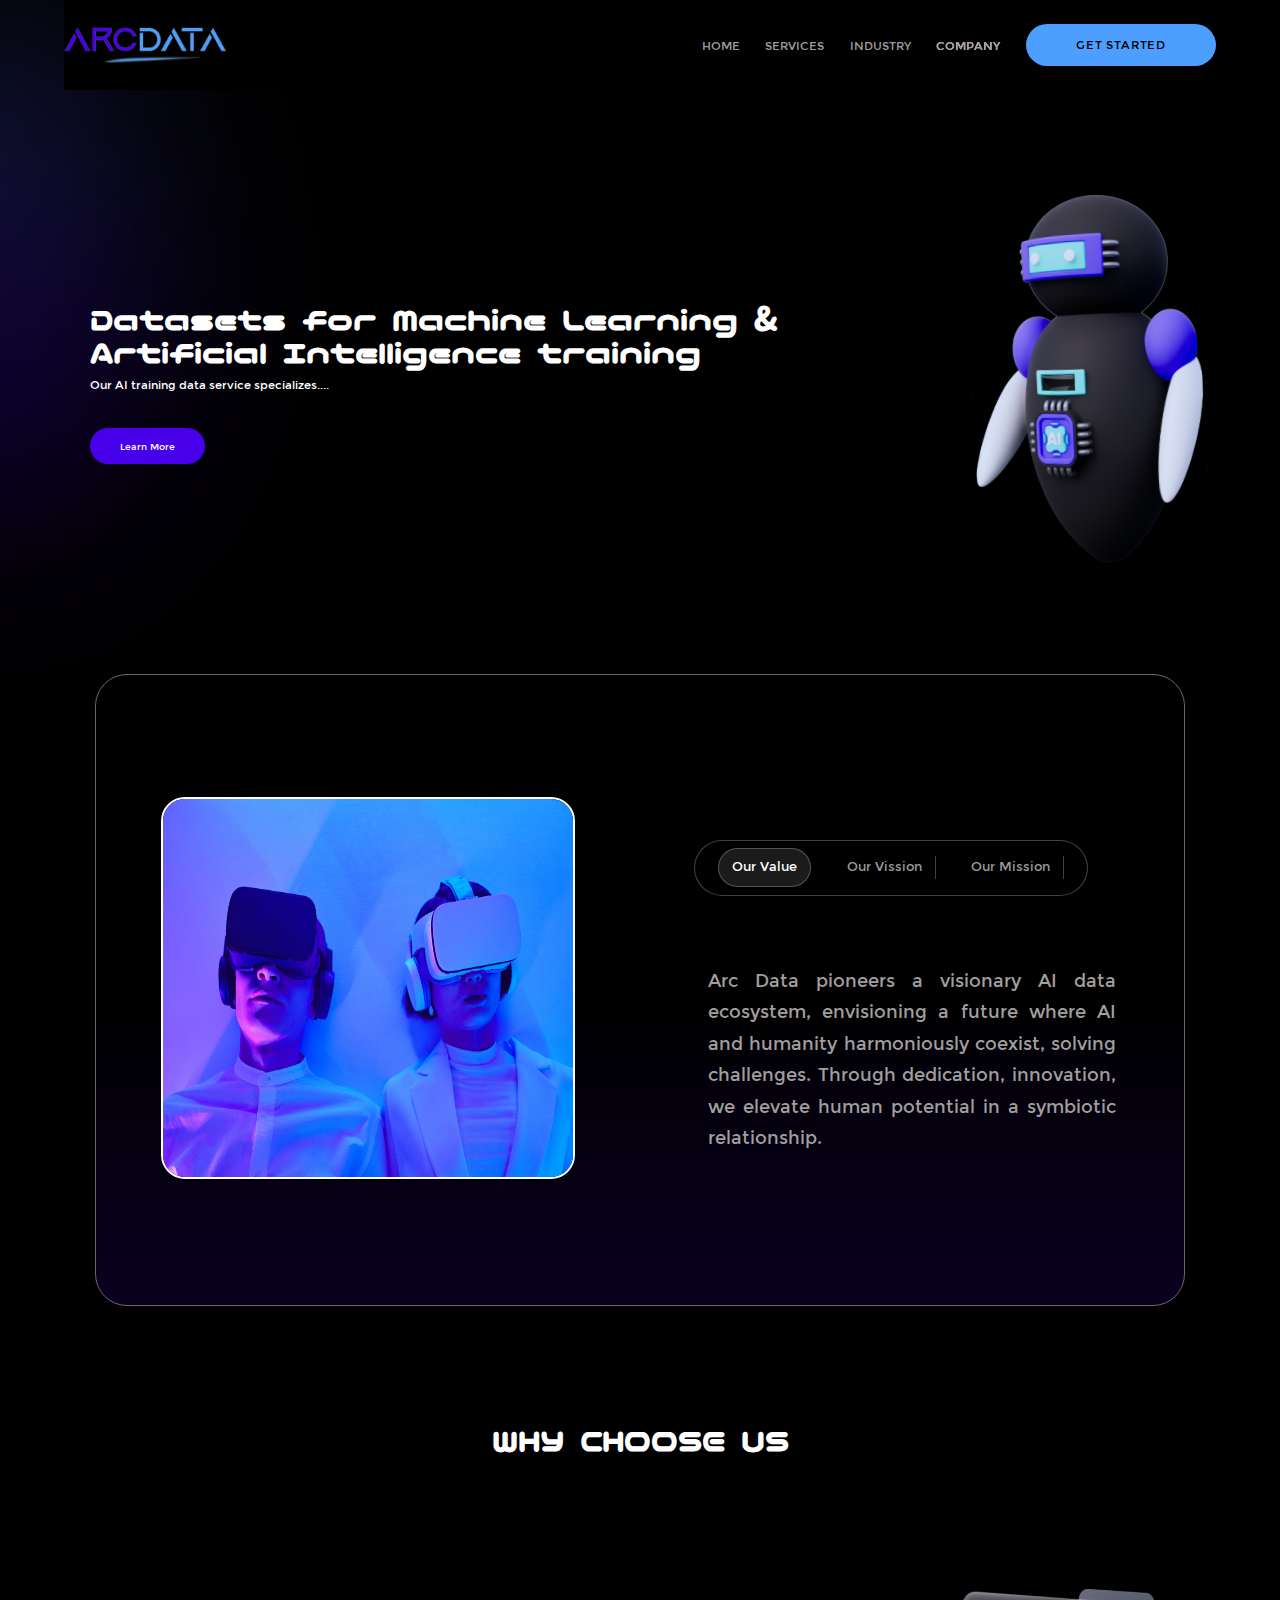
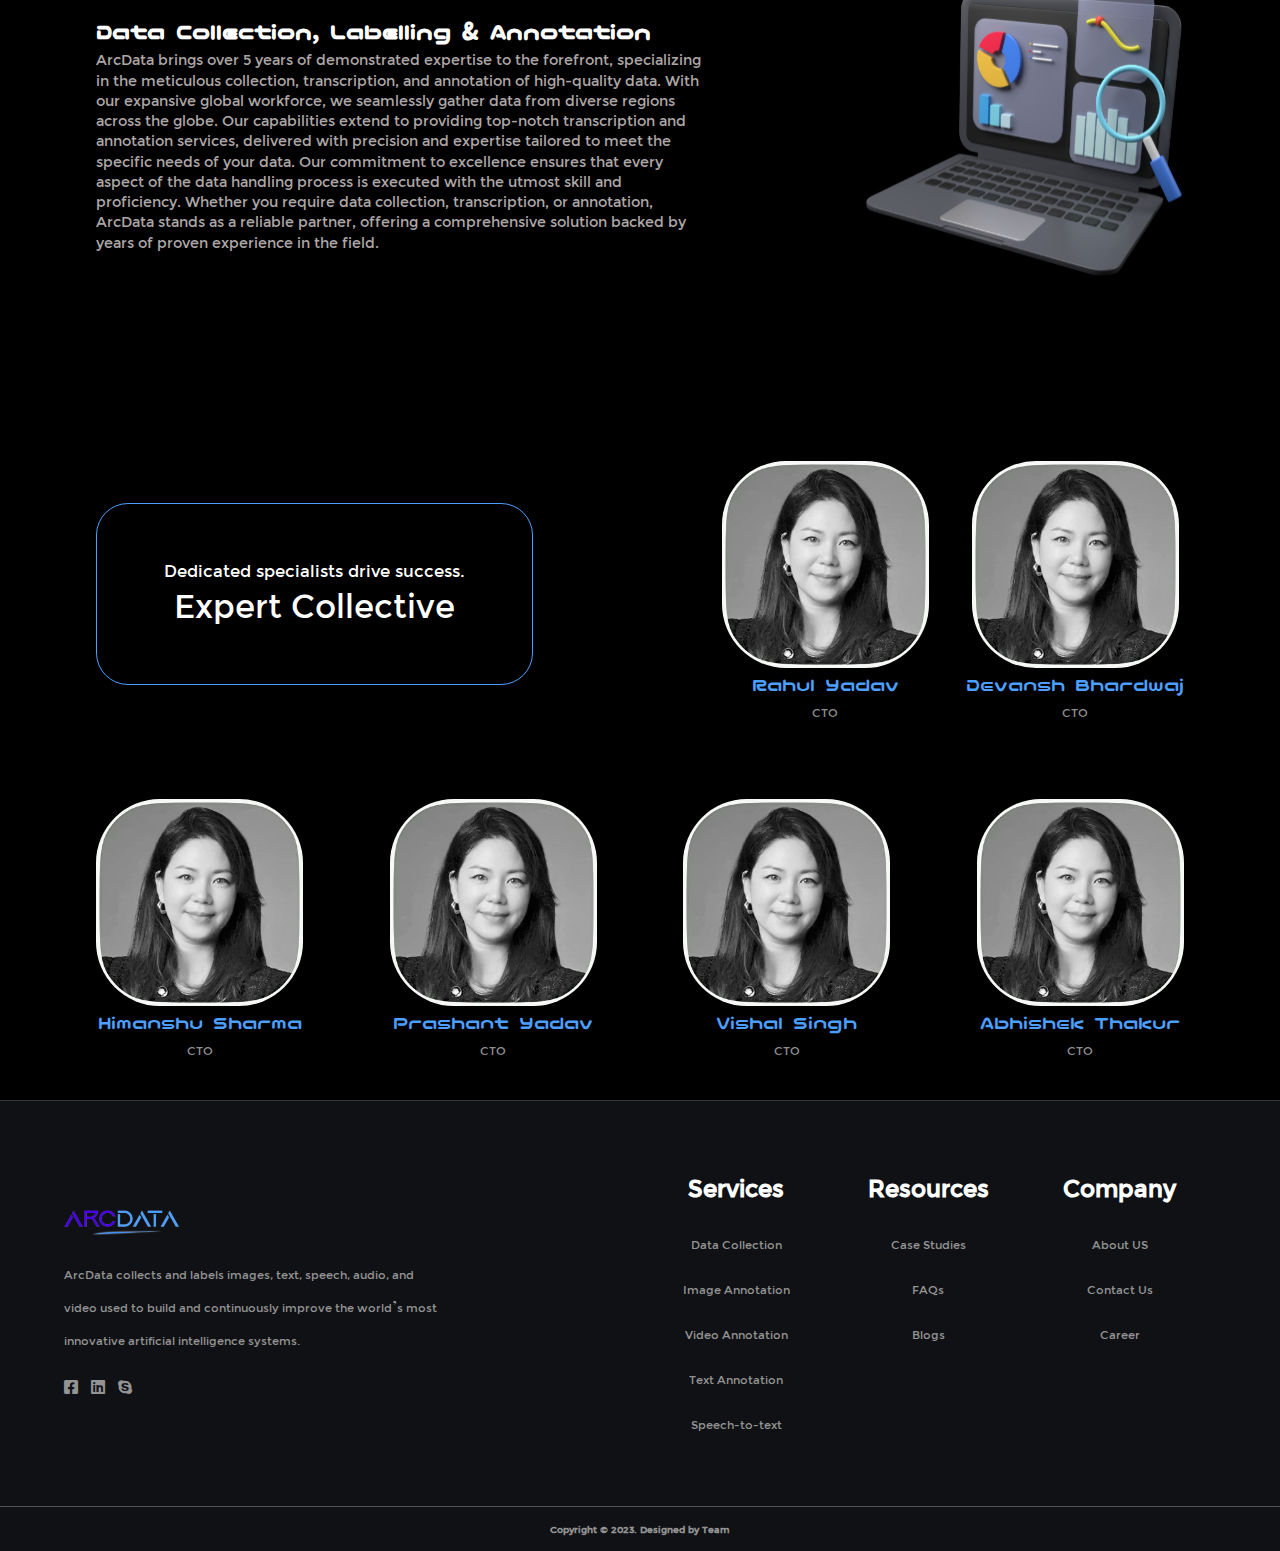
==== company.html @ 922b7103 "finished responsive page" ====
<!DOCTYPE html>
<html lang="en">
<head>
    <meta charset="UTF-8">
    <meta name="viewport" content="width=device-width, initial-scale=1.0">
    <title>ArcData Technology -</title>
    <link rel="icon" type="image/x-icon" href="./assests/favicon.png">
    <script defer src="./company-file.js"></script>
    <!-- responsive styling -->
    <link rel="stylesheet" media="all and (max-device-width: 500px) and (orientation:portrait)" href="./iphone-potrait-company.css" />
    <link rel="stylesheet" media="all and (max-device-width: 500px) and (orientation:landscape)" href="./iphone-landscape-company.css" />
    <link rel="stylesheet" media="all and (max-device-width: 1024px) and (min-device-width: 501px) and (orientation:portrait)" href="./ipad-portrait-company.css" />
    <link rel="stylesheet" media="all and (max-device-width: 1024px) and (min-device-width: 501px) and (orientation:landscape)" href="./ipad-landscape-company.css" />
    <link rel="stylesheet" media="all and (max-device-width: 1024px) and (min-device-width: 501px) and (orientation:landscape)" href="./style2.css">
    <link rel="stylesheet" media="all and (min-device-width: 1025px)" href="./company-style.css">
    <link rel="stylesheet" media="all and (min-device-width: 1025px)" href="./style2.css">

    <link rel="stylesheet" href="https://cdnjs.cloudflare.com/ajax/libs/font-awesome/6.0.0/css/all.min.css">
    <link rel="stylesheet" href="https://cdnjs.cloudflare.com/ajax/libs/font-awesome/4.7.0/css/font-awesome.min.css">
    <link rel="stylesheet" href="https://cdnjs.cloudflare.com/ajax/libs/font-awesome/5.15.3/css/all.min.css">
</head>
<body>
    <div class="loader">
        <img src="./assests/favicon.png" alt="logo">       
    </div>
    <section class="hidden">
        <div class="navbar">
            <div class="navnav">
                <img src="./assests/logo.png" alt="logo">
                <div class="navlinks">
                    <a class="undies" href="./index.html">HOME</a>
                    <a class="undies" href="./services.html">SERVICES</a>
                    <a class="undies" href="./industries.html">INDUSTRY</a>
                    <div class="dropdown"> 
                        <button class="undies">COMPANY</button>
                        <div class="dropdown-content">
                            
                            <div>
                                <div class="droptag1">
                                    <img src="./assests/multiperson.svg" alt="">
                                </div>
                                <div class="droptag2">
                                    <a href="#">About Us</a>
                                </div>
                            </div>
                            <div>
                                <div class="droptag1">
                                    <img src="./assests/telephone.svg" alt="">
                                </div>
                                <div class="droptag2">
                                    <a href="#">Contact Us</a>
                                </div>
                            </div>
                        </div>
                    </div>
                    <a href="#" class="btn4 btn4--svg js-animated-button">
                        <span class="btn4--svg__label">GET STARTED</span>
                        <svg width="190" x="0px" y="0px" viewBox="0 0 60 60" enable-background="new 0 0 60 60" class="btn4--svg__circle">
                            <circle fill="#4C9FFF" cx="30" cy="30" r="28.7" class="js-discover-circle"></circle>
                        </svg>
                        <svg x="0px" y="0px" preserveaspectratio="none" viewBox="2 29.3 56.9 13.4" enable-background="new 2 29.3 56.9 13.4" width="190" class="btn4--svg__border">
                            <g id="Calque_2" class="btn4--svg__border--left js-discover-left-border">
                                <path fill="none" stroke="#53A3FF" stroke-width="0.5" stroke-miterlimit="1" d="M30.4,41.9H9c0,0-6.2-0.3-6.2-5.9S9,30.1,9,30.1h21.4"></path>
                            </g>
                            <g id="Calque_3" class="btn4--svg__border--right js-discover-right-border">
                                <path fill="none" stroke="#53A3FF" stroke-width="0.5" stroke-miterlimit="1" d="M30.4,41.9h21.5c0,0,6.1-0.4,6.1-5.9s-6-5.9-6-5.9H30.4"></path>
                            </g>
                        </svg>
                    </a>
                </div>
                <div class="ham">
                    <button class="hamburger">
                        <div class="bar"></div>
                    </button>
                </div>
            </div>
        </div>  
        <nav class="mobile-nav">
            <a href="./index.html">HOME</a>
            <a href="./services.html">SERVICES</a>
            <a href="./industries.html">INDUSTRY</a>
            <a href="#">ABOUT US</a>
            <a href="#">CONTACT US</a>
        </nav>
        <div class="comp">
            <div class="comp-1">
                <img class="logo" src="./assests/Group.svg" alt="">
                <div class="comp-12">
                    <h1>Datasets for Machine Learning & Artificial Intelligence training</h1>
                    <p>Our AI training data service specializes....</p>
                    <button class="comp-learn">Learn More</button>
                </div>
            </div>
            <div class="comp-2">
                <img class="comp-2-img" src="./assests/robot.svg" alt="">
            </div>
        </div>
        <div class="comp-cont">
            <div class="comp-cont-1">
                <div class="sub-comp">
                    <div class="img">
                        <img class="img-1" src="./assests/vis.jpg" alt="">
                    </div>
                </div>
                <div class="sub1-comp">
                    <div class="sub1-0">
                        <div class="butth">
                            <p onclick="butth(1)" class="butth1 butth-active">Our Value</p>
                            <p onclick="butth(2)" class="butth2" >Our Vission</p>
                            <p onclick="butth(3)" class="butth3 butthright">Our Mission</p>
                        </div>
                    </div>
                    <div class="sub1-2">
                        <div class="sub1-3">
                            <p>Arc Data pioneers a visionary AI data ecosystem, envisioning a future where AI and humanity
                                harmoniously coexist, solving challenges. Through dedication, innovation, we elevate human
                                potential in a symbiotic relationship.
                            </p>
                        </div>
                    </div>
                </div>
            </div>
        </div>
        <div class="why">
            <div class="head-0">
                <h1 h1 class="head-1">WHY CHOOSE US</h1>
            </div>
            <div class="why-me">
                <div class="why-main">
                    <div class="why-1">
                        <h1 class="head-2">Data Collection, Labelling & Annotation</h1>
                        <p class="pa">ArcData brings over 5 years of demonstrated expertise to the forefront, specializing
                            in the meticulous collection, transcription, and annotation of high-quality data. With our
                            expansive global workforce, we seamlessly gather data from diverse regions across the globe. Our
                            capabilities extend to providing top-notch transcription and annotation services, delivered with
                            precision and expertise tailored to meet the specific needs of your data. Our commitment to
                            excellence ensures that every aspect of the data handling process is executed with the utmost
                            skill and proficiency. Whether you require data collection, transcription, or annotation,
                            ArcData stands as a reliable partner, offering a comprehensive solution backed by years of
                            proven experience in the field.
                        </p>
                    </div>
                </div>
                <div class="why-2">
                    <div class="why-img">
                        <img class="why-img-1" src="./assests/lap.svg" alt="">
                    </div>
                </div>
            </div>
        </div>
        <div class="team">
            <div class="team1">
                <div class="team1-1">
                    <div class="team1-1-1">
                        <div class="teamp">
                            <p>Dedicated specialists drive success.</p>
                            <h1>Expert Collective</h1>
                        </div>
                    </div>
                </div>
                <div class="m-main">
                    <div class="mmainxs">
                    <div class="m1"><img src="./assests/a1.jpg" alt="">
                        <h1>Rahul Yadav</h1>
                        <p>CTO</p>
                    </div>
                    <div class="m1"><img src="./assests/a1.jpg" alt="">
                        <h1>Devansh Bhardwaj</h1>
                        <p>CTO</p>
                    </div>
                    </div>
                </div>
            </div>
            <div class="team2">
                <div class="m-main-1">
                    <div class="m2"><img src="./assests/a1.jpg" alt="">
                        <h1>Himanshu Sharma</h1>
                        <p>CTO</p>
                    </div>
                    <div class="m2"><img src="./assests/a1.jpg" alt="">
                        <h1>Prashant Yadav</h1>
                        <p>CTO</p>
                    </div>
                    <div class="m2"><img src="./assests/a1.jpg" alt="">
                        <h1>Vishal Singh</h1>
                        <p>CTO</p>
                    </div>
                    <div class="m2"><img src="./assests/a1.jpg" alt="">
                        <h1>Abhishek Thakur</h1>
                        <p>CTO</p>
                    </div>
                    
                </div>
            </div>
        </div>

        <div class="footer">
            <div class="fcont">
                <div class="ftop">
                    <div class="ftop1">
                        <img src="./assests/logo.png" alt="logo"><img>
                        <p>ArcData collects and labels images, text, speech, audio, and video used to build and continuously improve the world’s most innovative artificial intelligence systems.</p>
                        <div class="iconcont">
                            <a href="#" class="social-button social-button--facebook" aria-label="Facebook">
                                <i class="fab fa-facebook-square"></i>
                            </a>
                            <a href="#" class="social-button social-button--linkedin" aria-label="LinkedIn">
                                <i class="fa-brands fa-linkedin"></i>
                            </a>
                            <a href="#" class="social-button social-button--skype" aria-label="Skype">
                                <i class="fab fa-skype"></i>
                            </a>
                        </div>
                    </div>
                    <div class="ftop2">
                        <div>
                            <h1>Services</h1>
                            <a href="#">Data Collection</a>
                            <a href="#">Image Annotation</a>
                            <a href="#">Video Annotation</a>
                            <a href="#">Text Annotation</a>
                            <a href="#">Speech-to-text</a>
                            
                        </div>
                        <div>
                            <h1>Resources</h1>
                            <a href="#">Case Studies</a>
                            <a href="#">FAQs</a>
                            <a href="#">Blogs</a>
                        </div>
                        <div>
                            <h1>Company</h1>
                            <a href="#">About US</a>
                            <a href="#">Contact Us</a>
                            <a href="#">Career</a>
                        </div>
                    </div>
                </div>
            </div>
            <div class="fbot">
                <h5>Copyright © 2023. Designed by Team</h5>
            </div>
        </div>
    </section>
</body>
</html>
---- iphone-potrait-company.css ----
@font-face {
    font-family: nico;
    font-style: normal;
    font-weight: 100;
    src: url("./assests/Nico/NicoMoji-Regular.ttf");
}
@font-face {
    font-family: nats;
    font-style: normal;
    font-weight: normal;
    src: url("./assests/nats/NATS-Regular.ttf");
}

::-webkit-scrollbar {
    width: 0.5vw;
}  
::-webkit-scrollbar-track {
    background: #000000; 
}
::-webkit-scrollbar-thumb {
    border-radius: 0.5vw;
    background: darkgrey;
}


*{
    margin: 0;
    padding: 0;
}

body{
    background-color: black;
    width: 100%;
}

.hidden{
    display: none !important;
}
.loader{
    height: 100vh;
    width: 100%;
    /* background-color: pink; */
    margin: 0;
    padding: 0;
    border: none;
    display: flex;
    justify-content: center;
    align-items: center;
    /* display: none; */
}
.loader > img{
    max-width: 5vh;
    max-width: 5vw;
    animation: rotate 2s infinite linear;
    transform-style: preserve-3d;
}
@keyframes rotate {
    0% { transform: translateZ(-50px) rotateY(0deg);}
    100% { transform: translateZ(-50px) rotateY(360deg);}
}



body{
    padding: 0;
    margin: 0;
    background-color: #000000;
}
.navbar{
    width: 100%;
    height: 10vh;
    display: flex;
    justify-content: center;
    align-items: center;
}
.navnav{
    display: flex;
    justify-content: space-between;
    align-items: center;
    width: 90%;
    height: 10vh;
    overflow: hidden;
}
.navnav img{
    height: 3vh;
}
.navlinks{
    height: 100%;
    display: flex;
    justify-content: center;
    align-items: center;
    display: none;
}

.navlinks a {
    float: left;
    color: #9D9D9D;
    text-align: center;
    margin-left: 2vw;
    text-decoration: none;
    font-family: nats;
    cursor: pointer;
    font-size: 1rem;
}
.dropdown button{
    color: #9D9D9D;
    text-align: center;
    margin-left: 2vw;
    text-decoration: none;
    font-family: nats;
    cursor: pointer;
    border: none;
    font-size: 1rem;
    font-weight: 100;
}
.undies{
    position: relative;
    background-image: linear-gradient(#FFFFFF,#FFFFFF) !important;
    background-size: 0% 100%;
    background-repeat: no-repeat;
    background-clip: text;
    background-position: right;
    /* color: hsl(0 0% 100% / 0.2) !important; */
    transition: background-size 0.3s ease-in-out;
}
.undies:hover{
    color: #FFFFFF;
    background-position: left;
    background-size: 100% 100%;
}
.dropdown {
    position: relative;
    display: inline-block !important;
}
.dropdown-content {
    display: none !important;
    position: absolute !important;
    min-width: 10vw;
    max-width: 10vw;
    width: 10vw;
    margin-left: -1vw;
    z-index: 1;
    border-radius: 20px;
    background-color: #0E0E0E;
    color: rgb(16, 16, 16);
    font-family: Cambria, Cochin, Georgia, Times, 'Times New Roman', serif;
    border: 0.05px solid rgba(136, 136, 136,0.3);
}
.dropdown-content a {
    color: rgb(112, 111, 111);
    padding: 12px 16px;
    text-decoration: none;
    display: block;
    transition: color,font-size 0.2s linear;
    margin-left: 0vw;
    font-size: 0.8rem !important;
}
.dropdown-content a:hover{
    color:#4C9FFF;
    font-size: 1rem !important;
  }
.dropdown:hover .dropdown-content {
    display: flex !important;
    flex-direction: column;
}

.ham{
    height: 100%;
    display: flex;
    justify-content: center;
    align-items: center;
    flex-direction: column;
    width:25px;
}
.hamburger{
    display: block;
    width: 25px;
    height: 35px;
    cursor: pointer;

    background: none;
    appearance: none;
    outline: none;
    border: none;
}
.hamburger .bar, .hamburger:after, .hamburger:before {
	content: '';
	display: block;
	width: 100%;
	height: 2.5px;
	background-color: #FFF;
	margin: 6px 0px;
    border-radius: 5px;
	transition: 0.4s;
}
.hamburger.is-active:before {
	transform: rotate(-45deg) translate(-4px, 3px);
}
.hamburger.is-active:after {
	transform: rotate(45deg) translate(-9px, -8px);
}
.hamburger.is-active .bar {
	opacity: 0;
}


.mobile-nav {
    z-index: 100000;
	position: fixed;
	top: 10vh;
	left: 100%;
	width: 100%;
	min-height: 100vh;
	display: block;
	background-color: #12002F;
	padding-top: 10vh;
	transition: 0.4s;
}
.mobile-nav.is-active {
	left: 0;
}
.mobile-nav a {
	display: block;
	width: 100%;
	max-width: 200px;
	margin: 0 auto 16px;
	text-align: center;
	padding: 12px 16px;
	background-color: #1f103F;
    font-family: nats;
	color: #FFF;
	text-decoration: none;
}

.mobile-nav a:hover {
	background-color: #24104f;
}
.comh1{
    width: 100%;
    color: white;
    font-family: nico;
    height: 5vh;
    text-align: center;
    display: flex;
    justify-content: center;
    align-items: center;
}
.comdiv{
    display: flex;
    justify-content: center;
    align-items: center;
    flex-direction: column;
}
.comdiv a{
	display: block;
	width: 80%;
	max-width: 150px;
	margin: 0 auto 12px;
	text-align: center;
	padding: 8px 12px;
	background-color: #1f103F;
    font-family: nats;
	color: #FFF;
	text-decoration: none;
}


.comp{
    width: 100%;
    height: 50vh;
    display: flex;
    flex-direction: column-reverse;
    color:white;
    justify-content: center;
    align-items: center;
}
.comp-1{
    width: 100%;
    display: flex;
    justify-content: center;
    align-items: center;
    flex-direction: row;
    height: 50%;
  
}
.comp-12{
    width: 80%;
    display: flex;
    flex-direction: column;
    justify-content: center;
    align-items: center;
}
@keyframes updown {
    0%, 100% {
      transform: translateY(0);
    }
    50% {
      transform: translateY(-20px);
    }
  }
.comp-2-img{
    width:50vw;
    max-width: 30vw;
    animation: updown 1.8s infinite;

}
.comp-12 h1{
    font-family: nico;
    font-size: 2.5vmax;
    line-height: 2.5vmax;
    text-align: center;
}
.comp-12 p{
    color: #adb5bd;;
    font-family: nats;
    font-size: 1.75vmax;
    line-height: 4vmax;
}
.comp-2{
    display: flex;
    justify-content: center;
    align-items: center;
    width: 100%;
    height: 50%;

}
.logo{
    position: absolute;
    width: 100%;
    left: -30%;
    top: -20%;
    z-index: -1;
  }
.comp-learn{
    margin-top: 3vh;
    text-align: center;
    background-color: #4800EA;
    width: 40vw;
    height: 4vh;
    color: white;
    border: none;
    border-radius: 3em;
    font-family: nats;
    transition: all 0.3s ease-in-out;
    cursor: pointer;
}
.comp-learn:hover{
    background-color: white;
    color: black;
    cursor: pointer;
}
.comp-cont{
    display: flex;
    justify-content: center;
    align-items: center;
    height: 75vh;
    width: 100%;
    

}
.comp-cont-1{
    display: flex;
    flex-direction: column;
    justify-content: flex-start;
    align-items: center;
    height: 90%;
    width: 85%;
    border-radius: 2em;
    border:1px solid #6b6868;
    background: rgb(0,0,0);
    background: linear-gradient(180deg, rgba(0,0,0,1) 53%, rgba(3,0,11,1) 66%, rgba(72,0,234,0.128685224089635) 97%);

}
.sub-comp{
    display: flex;
    justify-content: center;
    align-items: center;
    width: 100%;
    height: 60%;
}
.img{
    display: flex;
    justify-content: center;
    align-items: center;
    height: 100%;
    width: 100%;
}
.img-1{
    width: 70vw !important;
    max-width: 70vw !important;
    height: 25vh !important;
    max-height: 25vh !important;
    aspect-ratio: 16/9;
    border-radius: 1.5em;
    border: 2px solid white;
}

.sub1-comp{
    display: flex;
    justify-content: center;
    align-items: center;
    flex-direction: column;
    width: 100%;
    height: 40%;
}

.butth{
    height: 100%;
    width: 75%;
    overflow: hidden;
    background-color:#000000;
    border: 0.8px solid rgba(218, 218, 218,0.3);
    border-radius: 3em;
    display: flex;
    justify-content: space-evenly;
    align-items: center;
    flex-direction: row !important;
    flex-wrap: wrap;

    
}
.butthright{
    border: none !important;
}
.butth p{
    margin: 0;
    color: #adb5bd;
    font-family: nats;
    font-size: 1em;
    cursor: pointer;
    width: 30%;
    text-align: center;
    line-height: 2.5vh;
    border-right: 0.1px solid rgba(218, 218, 218,0.3);
    
}
.butth p:hover{
    color: #fff;
}
.butth-active{
    display: flex;
    align-items: center;
    justify-content: center;
    height: 70%;
    border-radius: 2rem;
    border: none !important;
    border: 0.8px solid rgba(218, 218, 218,0.3) !important;
    background-color: rgba(137, 134, 142, 0.2);
    color: white !important;
    position: relative;
    
   
}

.sub1-0{
    display: flex;
    justify-content: center;
    font-size: 1.25vmax;
    width: 100%;
    height: 15%;
    align-items: center;
}
.sub1-1{
    display: flex;
    justify-content: center;
    align-items: center;
    height: 30%;
    width:80%;
    border-radius: 1.1em;
    border: 1.8px solid #333333;
    background-color: #0B0B0B;

}
.sub-001-active{
    display: flex;
    align-items: center;
    justify-content: center;
    background-color: #333333;
    overflow: hidden;
    border-right: none !important;
    border: solid 1px white;
    border-radius: .75em;
    border-right: none !important;
    height: 4vh;
}
.sub1-2{
    height: 85%;
    display: flex;
    justify-content: center;
    align-items:center;
    width:75%;
}
.sub1-1 p{
    color: #DAD3D3;
    line-height: 1vh;
    border-right: 1px solid #333333;
    font-size: 0.2em;
    display: flex;
    justify-content: center;
    align-items: center;
    font-family: nico;

}
.sub-001{
    width: 33.33%;
}
.sub-002{
    width: 33.33%;
    
}
.sub-003{
    width: 33.33%;
}
.sub-00{
    display: flex;
    justify-content: center;
    align-items: center;
}
.sub-p{
    color: #DAD3D3;
    border-right: none !important;
    line-height: 2vh;
    font-family: nico;
}
.sub1-3{
    height: 80%;
    display: flex;
    justify-content: center;
    align-items: flex-start;

}
.sub1-3 p{
    color:#adb5bd;
    font-family: nats;
    font-size: 1.75vmax;
    line-height: 2vmax;

}

.why{
    display:flex;
    height: 40vh;
    max-height: fit-content;
    width: 100%;
    color: white;
    display: flex;
    flex-direction: column;
    justify-content: center;
    align-items: center;
}
.head-0{
    display: flex;
    width: 100%;
    height: 10%;
    justify-content: center;
    align-items: center;
    
}
.head-1{
    display: flex;
    justify-content: center;
    align-items: center;
    color: #fff;
    width: 100%;
    height: 50%;
    font-size: 3vmax;
    line-height: 3vmax;
    font-family: nico;
}
.head-2{
    font-family: nico;
    font-size: 2vmax;
    color:rgb(233, 232, 232);
    text-align: center;
    top:0;
    margin-top: 0vh;
    width: 100%;
}

.why-me{
    width:100%;
    height: 90%;
    display: flex;
    flex-direction: row;
    justify-content: center;
    align-items: center;
}
.why-main{
    width: 100%;
    height: 100%;
    display: grid;
    place-items: center;
}
.pa{
    line-height: 1.75vmax;
    font-size: 1.5vmax;
    color:#adb5bd;
    font-family: nats;
    text-align: justify;
   
}

.why-2{
    display: none;
    width: 30%;
    justify-content: center;
    align-items: center;
}

.why-1{
    display: flex;
    justify-content: space-evenly;
    align-items: center;
    height:100%;
    flex-direction: column;
    width: 80%;
}
.why-img{
    width: 80%;
    display: flex;
    justify-content: center;
    align-items: center;
}
.team{
    display: flex;
    justify-content: flex-start;
    flex-direction: column;
    align-items: center;
    height:90vh;
    font-family: nats;
    color: white;
}
.team1{
    display: flex;
    justify-content:space-between;
    flex-direction: column;
    align-items: flex-end;
    width: 100%;
    height: 45%;
}
.team1-1{
    width: 100%;
    display: flex;
    justify-content: center;
    align-items: center;
    height: 30%;
}


.team1-1-1{
    display: flex;
    justify-content: center;
    align-items: center;
    flex-direction: column;
    height: fit-content;
    width: 60%;
    height: 100%;
    border-radius: 1.1em;
    color: white;
    background-color: #000000;
    border: 0.9px solid #4C9FFF


}


.teamp{
    display: flex;
    flex-direction: column;     
    justify-content: center ;
    align-items: center;
    width: 100%;
    
}
.teamp p{
    color: #adb5bd;;
    font-size: 1.5vmax;
    line-height: 1.75vmax;
}
.teamp h1{
    font-size: 3vmax;
    line-height: 3vmax;
}

.m-main{
    width: 100%;
    height: 62%;
    justify-content: row;
    display: flex;
    justify-content: center;
    align-items: center;
    line-height: 0.5vh;
    
}
.m1{
    display: flex;
    flex-direction: column; 
    align-items: center;
    justify-content: center;
}
.mmainxs{
    display: grid;
    grid-template-columns: repeat(2, 1fr);
    align-items: center;
    justify-content: space-between;
    width: 100%;
}
.m-main div img{
    height: 18vh;
    border-radius: 2rem ;
    
}


.team2{
    width: 100%;
    height: 55%;
    display: flex;
    justify-content: center;


}
.m-main-1 img{
    height: 18vh;
    border-radius: 2rem;
}
.m-main-1 {
    width: 100%;
    display: grid;
    grid-template-columns: repeat(2, 1fr);
    grid-template-rows: repeat(2, 1fr);
    

}
.m-main-1 div{
    display: flex;
    flex-direction: column;
    justify-content: center;
    align-items: center;
    line-height: 0.5vh;
}
.m-main-1 h1{
    color: #4C9FFF;
    font-size: 1.75vmax;
    line-height: 2.5vmax;
    font-family: nico;
}
.m-main h1{
    font-family: nico;
    font-size: 1.75vmax;
    line-height: 2.5vmax;
    color: #4C9FFF;
}
.m-main p{
    color:#adb5bd;
    font-size: 1.25vmax;
    line-height: 1.75vmax;

}
.m-main-1 p{
    color: #adb5bd;
    font-size: 1.25vmax;
    line-height: 1.75vmax;

}

.team h1{
    font-weight: 100;
    font-size: 1.75vmax;
    line-height: 4vmax;
}



.footer{
    margin-top: 5vh;
    height:50vh;
    width: 100%;
    display: flex;
    justify-content: center;
    align-items: center;
    flex-direction: column;
    border-top: 1px solid #343a40;
    background-color: #0f1114;
    /* display:none; */
}
.fcont{
    height: 100%;
    width: 90%;
}
.ftop{
    height: 45vh;
    display: flex;
    justify-content: center;
    align-items: center;
    flex-direction: column;
}
.fbot{
    border-top: 1px solid #515151;
    height: 10vh;
    max-height: 10vh;
    width: 100%;
    max-width: 100%;
    display: flex;
    justify-content: center;
    align-items: center;
}
.fbot h5{
    color: #adb5bd;
    font-family: nats;
    font-size: 1.5vmax;
    line-height: 1.5vmax;
}
.ftop1{
    height: 100%;
    width: 100%;
    display: flex;
    justify-content: center;
    align-items: center;
    flex-direction: column;
}
.ftop1 img{
    width:20%;
}
.ftop1 p{
    text-align: center;
    margin-top: 2.5vh;
    color: #adb5bd;
    font-family: nats;
    max-width: 100%;
    line-height: 2vh;
    font-size: 3vmin;
}
.ftop2{
    height: 100%;
    width: 100%;
    display: flex;
    justify-content: center;
    align-items: center;
    flex-direction: row;
}
.ftop2 div{
    height: 100%;
    width:33.33%;
    display: flex;
    justify-content: flex-start;
    align-items: center;
    flex-direction: column;
}
.ftop2 div h1{
    margin-top: 15%;
    color: #FFFFFF;
    font-family: nats;
    font-size: 2vmax;
    line-height: 3vmax;
}
.ftop2 div a{
    text-decoration: none;
    color: #adb5bd;
    font-family: nats;
    font-size: 1.5vmax;
    line-height: 2.5vmax;
    transition: 0.3s linear;
}
.ftop2 div a:hover{
    color: #FFFFFF;
}
.iconcont{
    margin-top: 2.5vh;
    width: 100%;
    display: flex;
    align-items: center;
    justify-content: center;
    flex-direction: row;
    gap: 3vw;
}
.iconcont a{
    text-decoration: none;
}
.fa-brands, .fab {
    font-family: "Font Awesome 6 Brands";
    font-weight: 400;
    color: #939393;
    transition: 0.2s linear;
}
.fa-facebook-square:hover{
    color:#fff;
}

.fa-skype:hover{
    color:#fff;
}
.fa-linkedin:hover{
    color:#Fff
}
---- iphone-landscape-company.css ----
*{
    display: none !important;
}
---- ipad-portrait-company.css ----
@font-face {
    font-family: nico;
    font-style: normal;
    font-weight: 100;
    src: url("./assests/Nico/NicoMoji-Regular.ttf");
}
@font-face {
    font-family: nats;
    font-style: normal;
    font-weight: normal;
    src: url("./assests/nats/NATS-Regular.ttf");
}


::-webkit-scrollbar {
    width: 0.5vw;
}  
::-webkit-scrollbar-track {
    background: #000000; 
}
::-webkit-scrollbar-thumb {
    border-radius: 0.5vw;
    background: darkgrey;
}


*{
    margin: 0;
    padding: 0;
}


body{
    background-color: black;
    width: 100%;
}

.hidden{
    display: none !important;
}
.loader{
    height: 100vh;
    width: 100%;
    /* background-color: pink; */
    margin: 0;
    padding: 0;
    border: none;
    display: flex;
    justify-content: center;
    align-items: center;
    /* display: none; */
}
.loader > img{
    max-width: 5vh;
    max-width: 5vw;
    animation: rotate 2s infinite linear;
    transform-style: preserve-3d;
}
@keyframes rotate {
    0% { transform: translateZ(-50px) rotateY(0deg);}
    100% { transform: translateZ(-50px) rotateY(360deg);}
}



body{
    padding: 0;
    margin: 0;
    background-color: #000000;
}
.navbar{
    width: 100%;
    height: 10vh;
    display: flex;
    justify-content: center;
    align-items: center;
}
.navnav{
    display: flex;
    justify-content: space-between;
    align-items: center;
    width: 90%;
    height: 10vh;
    overflow: hidden;
}
.navnav img{
    height: 3vh;
}
.navlinks{
    height: 100%;
    display: flex;
    justify-content: center;
    align-items: center;
    display: none;
}

.navlinks a {
    float: left;
    color: #9D9D9D;
    text-align: center;
    margin-left: 2vw;
    text-decoration: none;
    font-family: nats;
    cursor: pointer;
    font-size: 1rem;
}
.dropdown button{
    color: #9D9D9D;
    text-align: center;
    margin-left: 2vw;
    text-decoration: none;
    font-family: nats;
    cursor: pointer;
    border: none;
    font-size: 1rem;
    font-weight: 100;
}
.undies{
    position: relative;
    background-image: linear-gradient(#FFFFFF,#FFFFFF) !important;
    background-size: 0% 100%;
    background-repeat: no-repeat;
    background-clip: text;
    background-position: right;
    /* color: hsl(0 0% 100% / 0.2) !important; */
    transition: background-size 0.3s ease-in-out;
}
.undies:hover{
    color: #FFFFFF;
    background-position: left;
    background-size: 100% 100%;
}
.dropdown {
    position: relative;
    display: inline-block !important;
}
.dropdown-content {
    display: none !important;
    position: absolute !important;
    min-width: 10vw;
    max-width: 10vw;
    width: 10vw;
    margin-left: -1vw;
    z-index: 1;
    border-radius: 20px;
    background-color: #0E0E0E;
    color: rgb(16, 16, 16);
    font-family: Cambria, Cochin, Georgia, Times, 'Times New Roman', serif;
    border: 0.05px solid rgba(136, 136, 136,0.3);
}
.dropdown-content a {
    color: rgb(112, 111, 111);
    padding: 12px 16px;
    text-decoration: none;
    display: block;
    transition: color,font-size 0.2s linear;
    margin-left: 0vw;
    font-size: 0.8rem !important;
}
.dropdown-content a:hover{
    color:#4C9FFF;
    font-size: 1rem !important;
  }
.dropdown:hover .dropdown-content {
    display: flex !important;
    flex-direction: column;
}

.ham{
    height: 100%;
    display: flex;
    justify-content: center;
    align-items: center;
    flex-direction: column;
    width:25px;
}
.hamburger{
    display: block;
    width: 25px;
    height: 35px;
    cursor: pointer;

    background: none;
    appearance: none;
    outline: none;
    border: none;
}
.hamburger .bar, .hamburger:after, .hamburger:before {
	content: '';
	display: block;
	width: 100%;
	height: 2.5px;
	background-color: #FFF;
	margin: 6px 0px;
    border-radius: 5px;
	transition: 0.4s;
}
.hamburger.is-active:before {
	transform: rotate(-45deg) translate(-4px, 3px);
}
.hamburger.is-active:after {
	transform: rotate(45deg) translate(-9px, -8px);
}
.hamburger.is-active .bar {
	opacity: 0;
}


.mobile-nav {
    z-index: 100000;
	position: fixed;
	top: 10vh;
	left: 100%;
	width: 100%;
	min-height: 100vh;
	display: block;
	background-color: #12002F;
	padding-top: 10vh;
	transition: 0.4s;
}
.mobile-nav.is-active {
	left: 0;
}
.mobile-nav a {
	display: block;
	width: 100%;
	max-width: 200px;
	margin: 0 auto 16px;
	text-align: center;
	padding: 12px 16px;
	background-color: #1f103F;
    font-family: nats;
	color: #FFF;
	text-decoration: none;
}

.mobile-nav a:hover {
	background-color: #24104f;
}
.comh1{
    width: 100%;
    color: white;
    font-family: nico;
    height: 5vh;
    text-align: center;
    display: flex;
    justify-content: center;
    align-items: center;
}
.comdiv{
    display: flex;
    justify-content: center;
    align-items: center;
    flex-direction: column;
}
.comdiv a{
	display: block;
	width: 80%;
	max-width: 150px;
	margin: 0 auto 12px;
	text-align: center;
	padding: 8px 12px;
	background-color: #1f103F;
    font-family: nats;
	color: #FFF;
	text-decoration: none;
}


.comp{
    width: 100%;
    height: 50vh;
    display: flex;
    flex-direction: column-reverse;
    color:white;
    justify-content: center;
    align-items: center;
}
.comp-1{
    width: 100%;
    display: flex;
    justify-content: center;
    align-items: center;
    flex-direction: row;
    height: 50%;
  
}
.comp-12{
    width: 80%;
    display: flex;
    flex-direction: column;
    justify-content: center;
    align-items: center;
}
@keyframes updown {
    0%, 100% {
      transform: translateY(0);
    }
    50% {
      transform: translateY(-20px);
    }
  }
.comp-2-img{
    width:50vw;
    max-width: 30vw;
    animation: updown 1.8s infinite;

}
.comp-12 h1{
    font-family: nico;
    font-size: 2.5vh;
    text-align: center;
}
.comp-12 p{
    font-family: nats;
    font-size:2.5vmin;
    color: #c0b8b8;
}
.comp-2{
    display: flex;
    justify-content: center;
    align-items: center;
    width: 100%;
    height: 50%;

}
.logo{
    position: absolute;
    width: 100%;
    left: -30%;
    top: -20%;
    z-index: -1;
  }
.comp-learn{
    margin-top: 3vh;
    text-align: center;
    background-color: #4800EA;
    width: 40vw;
    height: 4vh;
    color: white;
    border: none;
    border-radius: 3em;
    font-size: 3vmin;
    font-family: nats;
    line-height: 0vmin;
    transition: all 0.3s ease-in-out;
    cursor: pointer;
}
.comp-learn:hover{
    background-color: white;
    color: black;
    cursor: pointer;
}
.comp-cont{
    display: flex;
    justify-content: center;
    align-items: center;
    height: 75vh;
    width: 100%;
    

}
.comp-cont-1{
    display: flex;
    flex-direction: column;
    justify-content: flex-start;
    align-items: center;
    height: 90%;
    width: 85%;
    border-radius: 2em;
    border:1px solid #6b6868;
    background: rgb(0,0,0);
    background: linear-gradient(180deg, rgba(0,0,0,1) 53%, rgba(3,0,11,1) 66%, rgba(72,0,234,0.128685224089635) 97%);

}
.sub-comp{
    display: flex;
    justify-content: center;
    align-items: center;
    width: 100%;
    height: 65%;
}
.img{
    display: flex;
    justify-content: center;
    align-items: center;
    height: 100%;
    width: 100%;
}
.img-1{
    width: 70vw !important;
    max-width: 70vw !important;
    height: 35vh !important;
    max-height: 35vh !important;
    aspect-ratio: 4/3;
    border-radius: 1.5em;
    border: 2px solid white;
}

.sub1-comp{
    display: flex;
    justify-content: center;
    align-items: center;
    flex-direction: column;
    width: 100%;
    height: 35%;
}

.butth{
    height: 6vh;
    width: 75%;
    overflow: hidden;
    background-color:#000000;
    border: 0.8px solid rgba(218, 218, 218,0.3);
    border-radius: 3em;
    display: flex;
    justify-content: space-evenly;
    align-items: center;
    flex-direction: row !important;
    flex-wrap: wrap;

    
}
.butthright{
    border: none !important;
}
.butth p{
    margin: 0;
    color: #999999;
    font-family: nats;
    font-size: 2.2vmin;
    cursor: pointer;
    width: 30%;
    text-align: center;
    line-height: 2.5vh;
    border-right: 0.1px solid rgba(218, 218, 218,0.3);
    
}
.butth p:hover{
    color: #fff;
}
.butth-active{
    display: flex;
    align-items: center;
    justify-content: center;
    height: 70%;
    border-radius: 2rem;
    border: none !important;
    border: 0.8px solid rgba(218, 218, 218,0.3) !important;
    background-color: rgba(137, 134, 142, 0.2);
    color: white !important;
    position: relative;
    
   
}

.sub1-0{
    display: flex;
    justify-content: center;
    font-size: 1em;
    width: 100%;
    height: 30%;
    align-items: center;
}
.sub1-1{
    display: flex;
    justify-content: center;
    align-items: center;
    height: 30%;
    width:80%;
    border-radius: 1.1em;
    border: 1.8px solid #333333;
    background-color: #0B0B0B;

}
.sub-001-active{
    display: flex;
    align-items: center;
    justify-content: center;
    background-color: #333333;
    overflow: hidden;
    border-right: none !important;
    border: solid 1px white;
    border-radius: .75em;
    border-right: none !important;
    height: 4vh;
}
.sub1-2{
    height: 70%;
    display: flex;
    justify-content: center;
    align-items:center;
    width:75%;
}
.sub1-1 p{
    color: #DAD3D3;
    line-height: 1vh;
    border-right: 1px solid #333333;
    font-size: 0.2em;
    display: flex;
    justify-content: center;
    align-items: center;
    font-family: nico;

}
.sub-001{
    width: 33.33%;
}
.sub-002{
    width: 33.33%;
    
}
.sub-003{
    width: 33.33%;
}
.sub-00{
    display: flex;
    justify-content: center;
    align-items: center;
}
.sub-p{
    color: #DAD3D3;
    border-right: none !important;
    line-height: 2vh;
    font-family: nico;
}
.sub1-3{
    height: 80%;
    display: flex;
    justify-content: center;
    align-items: flex-start;

}
.sub1-3 p{
    color:rgb(161, 158, 158);
    font-family: nats;
    font-size: 2.5vmin;
    line-height: 2.75vmin;

}

.why{
    display:flex;
    height: 40vh;
    max-height: fit-content;
    width: 100%;
    color: white;
    display: flex;
    flex-direction: column;
    justify-content: center;
    align-items: center;
}
.head-0{
    display: flex;
    width: 100%;
    height: 20%;
    justify-content: center;
    align-items: center;
    
}
.head-1{
    display: flex;
    justify-content: center;
    align-items: center;
    color: #fff;
    width: 100%;
    height: 50%;
    font-size: 2vh;
    font-family: nico;
    line-height: 0vh;
}
.head-2{
    font-family: nico;
    font-size: 2vh;
    justify-content: center;
    align-items: center;
    color:rgb(233, 232, 232);
    top:0;
    margin-top: 0vh;
    width: 100%;
}

.why-me{
    width:100%;
    height: 80%;
    display: flex;
    flex-direction: row;
    justify-content: center;
    align-items: center;
}
.why-main{
    width: 100%;
    height: 100%;
    display: grid;
    place-items: center;
}
.pa{
    line-height: 2vh;
    font-size: 2vh;
    color:rgb(172, 167, 167);
    font-family: nats;
    text-align: justify;
   
}

.why-2{
    display: none;
    width: 30%;
    justify-content: center;
    align-items: center;
}

.why-1{
    display: flex;
    justify-content: space-evenly;
    align-items: center;
    height:100%;
    flex-direction: column;
    width: 80%;
}
.why-img{
    width: 80%;
    display: flex;
    justify-content: center;
    align-items: center;
}
.team{
    display: flex;
    justify-content: flex-start;
    flex-direction: column;
    align-items: center;
    height:100vh;
    font-family: nats;
    color: white;
}
.team1{
    display: flex;
    justify-content:space-between;
    flex-direction: column;
    align-items: flex-end;
    width: 100%;
    height: 45%;
}
.team1-1{
    width: 100%;
    display: flex;
    justify-content: center;
    align-items: center;
    height: 30%;
}


.team1-1-1{
    display: flex;
    justify-content: center;
    align-items: center;
    flex-direction: column;
    height: fit-content;
    width: 60%;
    height: 100%;
    border-radius: 1.1em;
    color: white;
    background-color: #000000;
    border: 0.9px solid #4C9FFF


}


.teamp{
    display: flex;
    flex-direction: column;     
    justify-content: center ;
    align-items: center;
    width: 100%;
    
}
.teamp p{
    font-size: 2.25vmin;
}
.teamp h1{
    font-size: 3.75vmin;
}

.m-main{
    width: 100%;
    height: 62%;
    justify-content: space-evenly;
    display: flex;
    justify-content: center;
    align-items: center;
    line-height: 0.5vh;
    
}
.m1{
    display: flex;
    flex-direction: column; 
    align-items: center;
    justify-content: space-evenly;
}
.m2{
    display: flex !important;
    flex-direction: column; 
    align-items: center;
    justify-content: space-evenly;
}
.mmainxs{
    display: grid;
    grid-template-columns: repeat(2, 1fr);
    justify-content: space-between;
    height: 100%;
    width: 100%;
}
.m-main div img{
    height: 18vh;
    border-radius: 2rem ;
    
}

.team2{
    width: 100%;
    height: 55%;
    display: flex;
    justify-content: center;


}
.m-main-1 img{
    height: 18vh;
    border-radius: 2rem;
}
.m-main-1 {
    width: 100%;
    display: grid;
    justify-content: center;
    grid-template-columns: repeat(2, 1fr);
    grid-template-rows: repeat(2, 1fr);

}

.m-main-1 h1{
    color: #4C9FFF;
    font-size:2.75vmin;
    line-height: 3vmin;
    font-family: nico;
}
.m-main h1{
    font-family: nico;
    line-height: 2.75vmin;
    font-size:3vmin;
    color: #4C9FFF;
}
.m-main p{
    color:#8E8E8E;
    font-size:2.5vmin;
    line-height: 2.5vmin;


}
.m-main-1 p{
    color:#8E8E8E;
    font-size:2.5vmin;
    line-height: 2.5vmin;
}

.team h1{
    font-weight: 100;
}



.footer{
    margin-top: 5vh;
    height:50vh;
    width: 100%;
    display: flex;
    justify-content: center;
    align-items: center;
    flex-direction: column;
    border-top: 1px solid #343a40;
    background-color: #0f1114;
    /* display:none; */
}
.fcont{
    height: 100%;
    width: 90%;
}
.ftop{
    height: 45vh;
    display: flex;
    justify-content: center;
    align-items: center;
    flex-direction: column;
}
.fbot{
    border-top: 1px solid #515151;
    height: 10vh;
    max-height: 10vh;
    width: 100%;
    max-width: 100%;
    display: flex;
    justify-content: center;
    align-items: center;
}
.fbot h5{
    color: #939393;
    font-family: nats;
}
.ftop1{
    height: 100%;
    width: 100%;
    display: flex;
    justify-content: center;
    align-items: center;
    flex-direction: column;
}
.ftop1 img{
    width:20%;
}
.ftop1 p{
    text-align: center;
    margin-top: 2.5vh;
    color: #adb5bd;
    font-family: nats;
    max-width: 100%;
    line-height: 2vh;
    font-size: 2vmin;
}
.ftop2{
    height: 100%;
    width: 100%;
    display: flex;
    justify-content: center;
    align-items: center;
    flex-direction: row;
}
.ftop2 div{
    height: 100%;
    width:33.33%;
    display: flex;
    justify-content: flex-start;
    align-items: center;
    flex-direction: column;
}
.ftop2 div h1{
    margin-top: 15%;
    color: #FFFFFF;
    font-family: nats;
    font-size: 3vmin;
    line-height: 3.5vmin;
}
.ftop2 div a{
    text-decoration: none;
    color: #adb5bd;;
    font-family: nats;
    font-size: 1.75vmin;
    line-height: 3vmin;
    transition: 0.3s linear;
}
.ftop2 div a:hover{
    color: #FFFFFF;
}
.iconcont{
    margin-top: 2.5vh;
    width: 100%;
    display: flex;
    align-items: center;
    justify-content: center;
    flex-direction: row;
    gap: 3vw;
}
.iconcont a{
    text-decoration: none;
}
.fa-brands, .fab {
    font-family: "Font Awesome 6 Brands";
    font-weight: 400;
    color: #939393;
    transition: 0.2s linear;
}
.fa-facebook-square:hover{
    color:#fff;
}

.fa-skype:hover{
    color:#fff;
}
.fa-linkedin:hover{
    color:#Fff
}
---- ipad-landscape-company.css ----
@font-face {
    font-family: nico;
    font-style: normal;
    font-weight: 100;
    src: url("./assests/Nico/NicoMoji-Regular.ttf");
}
@font-face {
    font-family: nats;
    font-style: normal;
    font-weight: normal;
    src: url("./assests/nats/NATS-Regular.ttf");
}
::-webkit-scrollbar {
    width: 0.5vw;
}  
::-webkit-scrollbar-track {
    background: #000000; 
}
::-webkit-scrollbar-thumb {
    border-radius: 0.5vw;
    background: darkgrey;
}
body{
    background-color: black;
}

.hidden{
    display: none !important;
}
.loader{
    height: 100vh;
    width: 100%;
    /* background-color: pink; */
    margin: 0;
    padding: 0;
    border: none;
    display: flex;
    justify-content: center;
    align-items: center;
    /* display: none; */
}
.loader > img{
    max-width: 5vh;
    max-width: 5vw;
    animation: rotate 2s infinite linear;
    transform-style: preserve-3d;
}
@keyframes rotate {
    0% { transform: translateZ(-50px) rotateY(0deg);}
    100% { transform: translateZ(-50px) rotateY(360deg);}
}


.navbar{
    width: 100%;
    height: 10vh;
    display: flex;
    justify-content: center;
    align-items: center;
    
}
.navnav{
    display: flex;
    justify-content: space-between;
    align-items: center;
    width: 90%;
    background-color: #000000;
    height: 10vh;
}
.fade-effect1{
    color:white;
    height: 0.05vh;
    background: linear-gradient(to right, transparent, rgb(75, 75, 75), transparent);
    border: 1px solid linear-gradient(to right, transparent, rgb(75, 75, 75), transparent);
}
.navnav img{
    height: 4vh;
}
.navlinks{
    height: 100%;
    display: flex;
    justify-content: center;
    align-items: center;
}

.navlinks a {
    float: left;
    /* display: block; */
    color: #9D9D9D;
    text-align: center;
    margin-left: 2vw;
    text-decoration: none;
    font-family: nats;
    cursor: pointer;
    font-size: 1rem;
}
.dropdown button{
    color: #9D9D9D;
    text-align: center;
    margin-left: 2vw;
    text-decoration: none;
    font-family: nats;
    cursor: pointer;
    border: none;
    font-size: 1rem;
    font-weight: 100;
}
/* .navlinks a:hover {
    color:#FFF;
} */
.undies{
    position: relative;
    background-image: linear-gradient(#FFFFFF,#FFFFFF) !important;
    background-size: 0% 100%;
    background-repeat: no-repeat;
    background-clip: text;
    background-position: right;
    /* color: hsl(0 0% 100% / 0.2) !important; */
    transition: background-size 0.3s ease-in-out;
}
.undies:hover{
    color: #FFFFFF;
    background-position: left;
    background-size: 100% 100%;
}
.dropdown {
    position: relative;
    display: inline-block !important;
}
.dropdown-content {
    display: none !important;
    position: absolute !important;
    min-width: 14vw;
    max-width: 14vw;
    width: 14vw;
    margin-left: -2.7vw;
    z-index: 1;
    border-radius: 20px;
    background-color: #0E0E0E;
    color: rgb(16, 16, 16);
    font-family: Cambria, Cochin, Georgia, Times, 'Times New Roman', serif;
    border: 0.05px solid rgba(136, 136, 136,0.3);
}
.dropdown-content a {
    color: #bbbbbb;
    padding: 12px 16px;
    text-decoration: none;
    display: block;
    transition: color,font-size 0.2s linear;
    margin-left: 0vw;
    font-size: 0.8rem !important;
}
.dropdown-content  img{
    height: 2vh;
    width: 2vw;
    aspect-ratio: 1;
}
.dropdown-content div{
    width: 100%;
    height: fit-content;
    display: flex;
    justify-content: center;
    align-items: center;
}
.dropdown-content div:hover a{
    color:#4C9FFF;
    font-size: 1rem !important;
}
.dropdown-content div:hover img{
    filter: invert(59%) sepia(56%) saturate(3686%) hue-rotate(193deg) brightness(104%) contrast(101%);
}
.dropdown:hover .dropdown-content {
    display: flex !important;
    flex-direction: column;
}
.droptag1{
    width: 30% !important;
    height: 100%;
    display: flex !important;
    justify-content: flex-end !important;
    align-items: center !important;
}
.droptag2{
    width: 70% !important;
    height: 100%;
    display: flex !important;
    justify-content: flex-start !important;
    align-items: center !important;
}
.ham{
    display: none;
}
.mobile-nav{
    display: none;
}
.comp{
    height: 65vh;
    width: 100%;
    display: flex;
    flex-direction: row;
    color:white;
    justify-content: center;
    align-items: center;
}
.comp-1{
    width: 70%;
    display: flex;
    justify-content: center;
    align-items: center;
    flex-direction: column;
    height: 100%;
    /* background-image: url(Group.svg); */

}
.comp-12{
    width: 80%;
    display: flex;
    flex-direction: column;
    justify-content: center;
    align-items: flex-start;
}
@keyframes updown {
    0%, 100% {
    transform: translateY(0);
    }
    50% {
    transform: translateY(-20px);
    }
}
.comp-2-img{
    height: 50vh;
    max-height: 50vh;;
    width:20vw;
    max-width: 20vw;
    animation: updown 1.8s infinite;

}
.comp-12 h1{
    font-family: nico;
}
.comp-12 p{
    font-family: nats;
}
.comp-2{
    display: flex;
    justify-content: center;
    align-items: center;
    width: 30%;
    height: 100%;
}
.logo{
    position: absolute;
    left: -30%;
    top: -20%;
    z-index: -1;
}
.comp-learn{
    margin-top: 3vh;
    text-align: none;
    background-color: #4800EA;
    width: 9vw;
    height: 4vh;
    color: white;
    border: none;
    border-radius: 3em;
    font-family: nats;
    transition: all 0.3s ease-in-out;
    cursor: pointer;
    line-height: 0vh;
}
.comp-learn:hover{
    background-color: white;
    color: black;
    cursor: pointer;
}
.comp-cont{
    display: flex;
    justify-content: center;
    align-items: center;
    height: 70vh;
    width: 100%;
    

}
.comp-cont-1{
    display: flex;
    justify-content: flex-start;
    align-items: center;
    height: 100%;
    width: 85%;
    border-radius: 2em;
    border:1px solid #6b6868;
    background: rgb(0,0,0);
    background: linear-gradient(180deg, rgba(0,0,0,1) 53%, rgba(3,0,11,1) 66%, rgba(72,0,234,0.128685224089635) 97%);

}
.sub-comp{
    display: flex;
    justify-content: center;
    align-items: center;
    width: 50%;
}

.img-1{
    width: 32vw;
    max-width: 32vw;
    height: 42vh;
    max-height: 42vh;
    border-radius: 1.5em;
    border: 2px solid white;
}

.sub1-comp{
    display: flex;
    justify-content: center;
    align-items: center;
    flex-direction: column;
    width: 50%;
    height: 100%;
}

.butth{
    height: 6vh;
    width: 100%;
    overflow: hidden;
    background-color:#000000;
    border: 0.8px solid rgba(218, 218, 218,0.3);
    border-radius: 3em;
    display: flex;
    justify-content: space-evenly;
    align-items: center;
    flex-direction: row !important;
    flex-wrap: wrap;
}
.butthright{
    border: none !important;
}
.butth p{
    margin: 0;
    padding-right:1vw;
    padding-left: 1vw;
    color: #999999;
    font-family: nats;
    font-size: 1.1rem;
    cursor: pointer;
    text-align: center;
    line-height: 2.5vh;
    border-right: 0.1px solid rgba(218, 218, 218,0.3); 
}
.butth p:hover{
    color: #fff;
}
.butth-active{
    display: flex;
    align-items: center;
    justify-content: center;
    height: 70%;
    border-radius: 2rem;
    border: none !important;
    border: 0.8px solid rgba(218, 218, 218,0.3) !important;
    background-color: rgba(137, 134, 142, 0.2);
    color: white !important;
    position: relative;
}
.sub1-0{
    height: 35%;
    width: 80%;
    display: flex;
    justify-content:flex-start !important;
    align-items: flex-end;
}
.sub1-1{
    display: flex;
    justify-content: center;
    align-items: center;
    height: 6vh;
    width:27vw;
    border-radius: 1.1em;
    border: 1.8px solid #333333;
    background-color: #0B0B0B;

}
.sub-001-active{
    display: flex;
    align-items: center;
    justify-content: center;
    background-color: #333333;
    overflow: hidden;
    border-right: none !important;
    border: solid 1px white;
    border-radius: .75em;
    border-right: none !important;
    height: 4vh;
}
.sub1-2{
    display: flex;
    justify-content: center;
    align-items:flex-start;
    height:65%;
    width:75%;
}
.sub1-1 p{
    color: #DAD3D3;
    border-right: 1px solid #333333;
    line-height: 2vh;
    font-size: 0.8em;
    display: flex;
    flex-direction: column;
    justify-content: center;
    align-items: center;
    font-family: nico;

}
.sub-001{
    width: 33.33%;
}
.sub-002{
    width: 33.33%;
    
}
.sub-003{
    width: 33.33%;
}
.sub-00{
    display: flex;
    justify-content: center;
    align-items: center;
}
.sub-p{
    color: #DAD3D3;
    border-right: none !important;
    line-height: 2vh;
    font-family: nico;
}
.sub1-3{
    color:rgb(161, 158, 158);
    font-family: nats;
    font-weight: 100;
    font-size: 2.75vmin;
    line-height: 3.5vmin;
    text-align: justify;
    height: 80%;
    display: flex;
    justify-content: center;
    align-items: center;

}
@keyframes moveZAxis {
    0% {
    transform: translateY(0);
    }
    50% {
    transform: translateY(10px);
    }
    100% {
    transform: translateY(0);
    }
}
.why-img{
    height: 50vh;
    max-height: 50vh;;
    width:20vw;
    max-width: 20vw;
    animation: moveZAxis 1.5s infinite;
}


.why{
    height: 80vh;
    color: white;
    display: flex;
    flex-direction: column;
    justify-content: center;
    align-items: center;
}
.head-0{
    display: flex;
    width: 100%;
    justify-content: center;
    align-items: center;
    
}
.head-1{
    display: flex;
    justify-content: center;
    align-items: center;
    color: #fff;
    width: 100%;
    height: 15vh;
    font-family: nico;
}
.head-2{
    font-family: nico;
}

.why-me{
    width:100%;
    display: flex;
    flex-direction: row;
    justify-content: center;
    align-items: center;
}
.why-main{
    width: 70%;
    display: flex;
    justify-content: center;
    align-items: center;
}
.pa{
    line-height: 3vh;
    color:rgb(172, 167, 167);
    font-family: nats;

}

.why-2{
    width: 30%;
    display: flex;
    justify-content: center;
    align-items: center;
}

.why-1{
    display: flex;
    flex-direction: column;
    width: 80%;
}
.why-img{
    width: 80%;
    display: flex;
    justify-content: center;
    align-items: center;
}
.team{
    display: flex;
    justify-content: center;
    flex-direction: column;
    align-items: center;
    height: 75vh;
    font-family: nats;
    color: white;
}
.team1{
    display: flex;
    justify-content: center;
    flex-direction: row;
    align-items: flex-start;
    height: 50%;
    width: 85%;

}
.team1-1{
    display: flex;
    justify-content: flex-start;
    align-items: center;
    height: 80%;
    width: 50%;
}

.chomu{
    display: flex;
    flex-direction: row;
    width: 80%;
}

.team1-1-1{
    display: flex;
    justify-content: center;
    align-items: center;
    flex-direction: column;
    height: 20vh;
    width: 80%;
    border-radius: 2em;
    color: white;
    background-color: #000000;
    border: 0.9px solid #4C9FFF


}
.teamp{
    display: flex;
    flex-direction: column;     
    justify-content: center ;
    align-items: center;
    width: 96%;
    height: 100%;
    line-height: 0vh;
    
}
.teamp p{
    font-size: 2.5vh;
}
.teamp h1{
    font-size: 5vh;
}

.m-main{
    width: 50%;
    display: flex;  
    flex-direction: row;
    justify-content: flex-end;
}
.m-main div img{
    height: 23vh;
    border-radius: 4rem ;
}

.mmainxs{
    display: flex;
    flex-direction: row; 
    width: 85%;
    justify-content: space-between;
    align-items: flex-end;


}
.m1{
    display: flex;
    flex-direction: column;
    align-items: center;
    justify-content: center;
}
.m-main div {
    display: flex;
    align-items: center;
    line-height: 0.5vh;
}
.team2{
    width: 85%;
    height: 50%;
    display: flex;
    justify-content: space-evenly;
    align-items: center;

}
.m-main-1 img{
    height: 23vh;
    border-radius: 4rem ;
}
.m-main-1 {
    width: 100%;
    display: flex;  
    flex-direction: row;
    justify-content: space-between;
    align-items: center;
}
.m-main-1 div{
    display: flex;
    flex-direction: column;
    justify-content: center;
    align-items: center;
    line-height: 0.5vh;
}
.m-main-1 h1{
    color: #4C9FFF;
    font-size:1.2em;
    line-height: 3vh;
    font-family: nico;
}
.m-main h1{
    font-family: nico;
    line-height: 3vh;
    font-size:1.2em;
    color: #4C9FFF;
    text-align: center;
}
.m-main p{
    color:#8E8E8E;

}
.m-main-1 p{
    color:#8E8E8E;

}
.team h1{
    font-weight: 100;
}


    

.footer{
    height:50vh;
    width: 100%;
    display: flex;
    justify-content: center;
    align-items: center;
    flex-direction: column;
    border-top: 1px solid #343a40;
    background-color: #0f1114;
}
.fcont{
    height: 100%;
    width: 90%;
}
.ftop{
    height: 45vh;
    display: flex;
    justify-content: center;
    align-items: center;
}
.fbot{
    border-top: 1px solid #515151;
    height: 10vh;
    max-height: 10vh;
    width: 100%;
    max-width: 100%;
    display: flex;
    justify-content: center;
    align-items: center;
}
.fbot h5{
    color: #939393;
    font-family: nats;
}
.ftop1{
    height: 100%;
    width: 50%;
    display: flex;
    justify-content: center;
    align-items: flex-start;
    flex-direction: column;
}
.ftop1 img{
    width:20%;
}
.ftop1 p{
    margin-top: 2.5vh;
    color: #939393;
    font-family: nats;
    max-width: 65%;
}
.ftop2{
    height: 100%;
    width: 50%;
    display: flex;
    justify-content: center;
    align-items: center;
    flex-direction: row;
}
.ftop2 div{
    height: 100%;
    width:33.33%;
    display: flex;
    justify-content: flex-start;
    align-items: center;
    flex-direction: column;
}
.ftop2 div h1{
    margin-top: 27.5%;
    color: #FFFFFF;
    font-family: nats;
}
.ftop2 div a{
    text-decoration: none;
    color: #939393;
    font-family: nats;
    line-height: 5vh;
    transition: 0.3s linear;
}
.ftop2 div a:hover{
    color: #FFFFFF;
}
.iconcont{
    margin-top: 2.5vh;
    width: 100%;
    display: flex;
    align-items: flex-start;
    flex-direction: row;
    gap: 1vw;
}
.iconcont a{
    text-decoration: none;
}
.fa-brands, .fab {
    font-family: "Font Awesome 6 Brands";
    font-weight: 400;
    color: #939393;
    transition: 0.2s linear;
}
.fa-facebook-square:hover{
    color:#fff;
}

.fa-skype:hover{
    color:#fff;
}
.fa-linkedin:hover{
    color:#Fff
}
---- style2.css ----
.btn4 {
  font-size: 1em;
  line-height: 1em;
  letter-spacing: 0.04em;
  display: inline-block;
  transition: font-size 0.3s linear;
}
.btn4--svg {
  position: relative;
  height: 42px;
  width: 190px;
  overflow: hidden;
  border-radius: 21px;
}
.btn4--svg:hover {
  font-size: 1.125em;
}
.btn4--svg:hover .btn4--svg__circle circle {
  -webkit-transform: scale(0);
  -moz-transform: scale(0);
  -ms-transform: scale(0);
  transform: scale(0);
}
.btn4--svg:hover .btn4--svg__label {
  color: #fff;
}
.btn4--svg:hover .btn4--svg__border--left path,
.btn4--svg:hover .btn4--svg__border--right path {
  stroke-dasharray: 61.8204345703 61.8204345703;
  stroke-dashoffset: 0;
  -webkit-transition-delay: 0.25s;
  -webkit-transition-duration: 0.5s;
  -webkit-transition-timing-function: ease-in-out;
  -webkit-transition-property: stroke-dashoffset;
  -moz-transition-delay: 0.25s;
  -moz-transition-duration: 0.5s;
  -moz-transition-property: stroke-dashoffset;
  -ms-transition-delay: 0.25s;
  -ms-transition-duration: 0.5s;
  -ms-transition-timing-function: ease-in-out;
  -ms-transition-property: stroke-dashoffset;
  transition-delay: 0.25s;
  transition-duration: 0.5s;
  transition-timing-function: ease-in-out;
  transition-property: stroke-dashoffset;
}
.btn4--svg__label {
  -webkit-font-smoothing: antialiased;
  text-align: center;
  color: black;
  z-index: 3;
  width: 100%;
  -webkit-transition: color 0.5s ease-in-out;
  -moz-transition: color 0.5s ease-in-out;
  -ms-transition: color 0.5s ease-in-out;
  transition: color 0.5s ease-in-out;
}
.btn4--svg__circle circle {
  -webkit-transition: transform 0.5s ease-in-out;
  -webkit-transform: scale(1.1);
  -webkit-transform-origin: 50% 50%;
  -moz-transition: transform 0.5s ease-in-out;
  -moz-transform: scale(1.1);
  -moz-transform-origin: 50% 50%;
  -ms-transition: transform 0.5s ease-in-out;
  -ms-transform: scale(1.1);
  -ms-transform-origin: 50% 50%;
  transition: transform 0.5s ease-in-out;
  transform: scale(1.1);
  transform-origin: 50% 50%;
}
.btn4--svg__border--left path, .btn4--svg__border--right path {
  stroke-dasharray: 61.8204345703 61.8204345703;
  -webkit-transition-duration: 0s;
  -webkit-transition-timing-function: ease-in-out;
  -webkit-transition-property: stroke-dashoffset;
  -webkit-transition-delay: 0.5s;
  -moz-transition-duration: 0s;
  -moz-transition-timing-function: ease-in-out;
  -moz-transition-property: stroke-dashoffset;
  -moz-transition-delay: 0.5s;
  -ms-transition-duration: 0s;
  -ms-transition-timing-function: ease-in-out;
  -ms-transition-property: stroke-dashoffset;
  -ms-transition-delay: 0.5s;
  transition-duration: 0s;
  transition-timing-function: ease-in-out;
  transition-property: stroke-dashoffset;
  transition-delay: 0.5s;
}
.btn4--svg__border--left path {
  stroke-dashoffset: -61.8204345703;
}
.btn4--svg__border--right path {
  stroke-dashoffset: 61.8204345703;
}
.btn4--svg svg, .btn4--svg__label {
  position: absolute;
  top: 50%;
  left: 50%;
  -webkit-transform: translate(-50%, -50%);
  -webkit-transform-origin: 50% 50%;
  -moz-transform: translate(-50%, -50%);
  -moz-transform-origin: 50% 50%;
  -ms-transform: translate(-50%, -50%);
  -ms-transform-origin: 50% 50%;
  transform: translate(-50%, -50%);
  transform-origin: 50% 50%;
}
---- company-style.css ----
@font-face {
    font-family: nico;
    font-style: normal;
    font-weight: 100;
    src: url("./assests/Nico/NicoMoji-Regular.ttf");
}
@font-face {
    font-family: nats;
    font-style: normal;
    font-weight: normal;
    src: url("./assests/nats/NATS-Regular.ttf");
}
::-webkit-scrollbar {
    width: 0.5vw;
}  
::-webkit-scrollbar-track {
    background: #000000; 
}
::-webkit-scrollbar-thumb {
    border-radius: 0.5vw;
    background: darkgrey;
}
*{
    margin: 0;
    padding: 0;
}
@media only screen and (min-width: 1025px) {
    body{
        background-color: black;
    }

    .hidden{
        display: none !important;
    }
    .loader{
        height: 100vh;
        width: 100%;
        /* background-color: pink; */
        margin: 0;
        padding: 0;
        border: none;
        display: flex;
        justify-content: center;
        align-items: center;
        /* display: none; */
    }
    .loader > img{
        max-width: 5vh;
        max-width: 5vw;
        animation: rotate 2s infinite linear;
        transform-style: preserve-3d;
    }
    @keyframes rotate {
        0% { transform: translateZ(-50px) rotateY(0deg);}
        100% { transform: translateZ(-50px) rotateY(360deg);}
    }


    .navbar{
        width: 100%;
        height: 10vh;
        display: flex;
        justify-content: center;
        align-items: center;
        
    }
    .navnav{
        display: flex;
        justify-content: space-between;
        align-items: center;
        width: 90%;
        background-color: #000000;
        height: 10vh;
    }
    .fade-effect1{
        color:white;
        height: 0.05vh;
        background: linear-gradient(to right, transparent, rgb(75, 75, 75), transparent);
        border: 1px solid linear-gradient(to right, transparent, rgb(75, 75, 75), transparent);
    }
    .navnav img{
        height: 4vh;
    }
    .navlinks{
        height: 100%;
        display: flex;
        justify-content: center;
        align-items: center;
    }

    .navlinks a {
        float: left;
        /* display: block; */
        color: #9D9D9D;
        text-align: center;
        margin-left: 2vw;
        text-decoration: none;
        font-family: nats;
        cursor: pointer;
        font-size: 1rem;
    }
    .dropdown button{
        color: #9D9D9D;
        text-align: center;
        margin-left: 2vw;
        text-decoration: none;
        font-family: nats;
        cursor: pointer;
        border: none;
        font-size: 1rem;
        font-weight: 100;
    }
    /* .navlinks a:hover {
        color:#FFF;
    } */
    .undies{
        position: relative;
        background-image: linear-gradient(#FFFFFF,#FFFFFF) !important;
        background-size: 0% 100%;
        background-repeat: no-repeat;
        background-clip: text;
        background-position: right;
        /* color: hsl(0 0% 100% / 0.2) !important; */
        transition: background-size 0.3s ease-in-out;
    }
    .undies:hover{
        color: #FFFFFF;
        background-position: left;
        background-size: 100% 100%;
    }
    .dropdown {
        position: relative;
        display: inline-block !important;
    }
    .dropdown-content {
        display: none !important;
        position: absolute !important;
        min-width: 14vw;
        max-width: 14vw;
        width: 14vw;
        margin-left: -2.7vw;
        z-index: 1;
        border-radius: 20px;
        background-color: #0E0E0E;
        color: rgb(16, 16, 16);
        font-family: Cambria, Cochin, Georgia, Times, 'Times New Roman', serif;
        border: 0.05px solid rgba(136, 136, 136,0.3);
    }
    .dropdown-content a {
        color: #bbbbbb;
        padding: 12px 16px;
        text-decoration: none;
        display: block;
        transition: color,font-size 0.2s linear;
        margin-left: 0vw;
        font-size: 0.8rem !important;
    }
    .dropdown-content  img{
        height: 2vh;
        width: 2vw;
        aspect-ratio: 1;
    }
    .dropdown-content div{
        width: 100%;
        height: fit-content;
        display: flex;
        justify-content: center;
        align-items: center;
    }
    .dropdown-content div:hover a{
        color:#4C9FFF;
        font-size: 1rem !important;
    }
    .dropdown-content div:hover img{
        filter: invert(59%) sepia(56%) saturate(3686%) hue-rotate(193deg) brightness(104%) contrast(101%);
    }
    .dropdown:hover .dropdown-content {
        display: flex !important;
        flex-direction: column;
    }
    .droptag1{
        width: 30% !important;
        height: 100%;
        display: flex !important;
        justify-content: flex-end !important;
        align-items: center !important;
    }
    .droptag2{
        width: 70% !important;
        height: 100%;
        display: flex !important;
        justify-content: flex-start !important;
        align-items: center !important;
    }
    .ham{
        display: none;
    }
    .mobile-nav{
        display: none;
    }
    .comp{
        height: 65vh;
        width: 100%;
        display: flex;
        flex-direction: row;
        color:white;
        justify-content: center;
        align-items: center;
    }
    .comp-1{
        width: 70%;
        display: flex;
        justify-content: center;
        align-items: center;
        flex-direction: column;
        height: 100%;
        /* background-image: url(Group.svg); */
    
    }
    .comp-12{
        width: 80%;
        display: flex;
        flex-direction: column;
        justify-content: center;
        align-items: flex-start;
    }
    @keyframes updown {
        0%, 100% {
        transform: translateY(0);
        }
        50% {
        transform: translateY(-20px);
        }
    }
    .comp-2-img{
        height: 50vh;
        max-height: 50vh;;
        width:20vw;
        max-width: 20vw;
        animation: updown 1.8s infinite;

    }
    .comp-12 h1{
        font-family: nico;
    }
    .comp-12 p{
        font-family: nats;
    }
    .comp-2{
        display: flex;
        justify-content: center;
        align-items: center;
        width: 30%;
        height: 100%;
    }
    .logo{
        position: absolute;
        left: -30%;
        top: -20%;
        z-index: -1;
    }
    .comp-learn{
        margin-top: 3vh;
        text-align: none;
        background-color: #4800EA;
        width: 9vw;
        height: 4vh;
        color: white;
        border: none;
        border-radius: 3em;
        font-family: nats;
        transition: all 0.3s ease-in-out;
        cursor: pointer;
        line-height: 0vh;
    }
    .comp-learn:hover{
        background-color: white;
        color: black;
        cursor: pointer;
    }
    .comp-cont{
        display: flex;
        justify-content: center;
        align-items: center;
        height: 70vh;
        width: 100%;
        

    }
    .comp-cont-1{
        display: flex;
        justify-content: flex-start;
        align-items: center;
        height: 100%;
        width: 85%;
        border-radius: 2em;
        border:1px solid #6b6868;
        background: rgb(0,0,0);
        background: linear-gradient(180deg, rgba(0,0,0,1) 53%, rgba(3,0,11,1) 66%, rgba(72,0,234,0.128685224089635) 97%);

    }
    .sub-comp{
        display: flex;
        justify-content: center;
        align-items: center;
        width: 50%;
    }

    .img-1{
        width: 32vw;
        max-width: 32vw;
        height: 42vh;
        max-height: 42vh;
        border-radius: 1.5em;
        border: 2px solid white;
    }

    .sub1-comp{
        display: flex;
        justify-content: center;
        align-items: center;
        flex-direction: column;
        width: 50%;
        height: 100%;
    }
    
    .butth{
        height: 6vh;
        width: 90%;
        overflow: hidden;
        background-color:#000000;
        border: 0.8px solid rgba(218, 218, 218,0.3);
        border-radius: 3em;
        display: flex;
        justify-content: space-evenly;
        align-items: center;
        flex-direction: row !important;
        flex-wrap: wrap;
    }
    .butth-active{
        display: flex;
        align-items: center;
        justify-content: center;
        height: 70%;
        border-radius: 2rem;
        border: none !important;
        border: 0.8px solid rgba(218, 218, 218,0.3) !important;
        background-color: rgba(137, 134, 142, 0.2);
        color: white !important;
    }
    
    .butth p{
        margin: 0;
        padding-right:1vw;
        padding-left: 1vw;
        color: #999999;
        font-family: nats;
        font-size: 1.1rem;
        cursor: pointer;
        text-align: center;
        line-height: 2.5vh;
        border-right: 0.1px solid rgba(218, 218, 218,0.3);
        
    }
    .butth p:hover{
        color: #fff;
    }
    .sub1-0{
        height: 35%;
        width: 80%;
        display: flex;
        justify-content:flex-start !important;
        align-items: flex-end;
    }
    .sub1-1{
        display: flex;
        justify-content: center;
        align-items: center;
        height: 6vh;
        width:27vw;
        border-radius: 1.1em;
        border: 1.8px solid #333333;
        background-color: #0B0B0B;

    }
    .sub-001-active{
        display: flex;
        align-items: center;
        justify-content: center;
        background-color: #333333;
        overflow: hidden;
        border-right: none !important;
        border: solid 1px white;
        border-radius: .75em;
        border-right: none !important;
        height: 4vh;
    }
    .sub1-2{
        display: flex;
        justify-content: center;
        align-items:flex-start;
        height:65%;
        width:75%;
    }
    .sub1-1 p{
        color: #DAD3D3;
        border-right: 1px solid #333333;
        line-height: 2vh;
        font-size: 0.8em;
        display: flex;
        flex-direction: column;
        justify-content: center;
        align-items: center;
        font-family: nico;

    }
    .sub-001{
        width: 33.33%;
    }
    .sub-002{
        width: 33.33%;
        
    }
    .sub-003{
        width: 33.33%;
    }
    .sub-00{
        display: flex;
        justify-content: center;
        align-items: center;
    }
    .sub-p{
        color: #DAD3D3;
        border-right: none !important;
        line-height: 2vh;
        font-family: nico;
    }
    .sub1-3{
        color:rgb(161, 158, 158);
        font-family: nats;
        font-weight: 100;
        font-size: 2.75vmin;
        line-height: 3.5vmin;
        text-align: justify;
        height: 80%;
        display: flex;
        justify-content: center;
        align-items: center;

    }
    @keyframes moveZAxis {
        0% {
        transform: translateY(0);
        }
        50% {
        transform: translateY(10px);
        }
        100% {
        transform: translateY(0);
        }
    }
    .why-img{
        height: 50vh;
        max-height: 50vh;;
        width:20vw;
        max-width: 20vw;
        animation: moveZAxis 1.5s infinite;
    }


    .why{
        height: 80vh;
        color: white;
        display: flex;
        flex-direction: column;
        justify-content: center;
        align-items: center;
    }
    .head-0{
        display: flex;
        width: 100%;
        justify-content: center;
        align-items: center;
        
    }
    .head-1{
        display: flex;
        justify-content: center;
        align-items: center;
        color: #fff;
        width: 100%;
        height: 15vh;
        font-family: nico;
        font-size: 2.5vmax;
        line-height: 3vmax;
    }
    .head-2{
        font-family: nico;
        font-size: 1.75vmax;
        line-height: 3vmax;
    }

    .why-me{
        width:100%;
        display: flex;
        flex-direction: row;
        justify-content: center;
        align-items: center;
    }
    .why-main{
        width: 60%;
        display: flex;
        justify-content: flex-start;
        align-items: center;
    }
    .pa{
        line-height: 3vh;
        color:rgb(172, 167, 167);
        font-family: nats;
        font-size: 2.25vmin;
        line-height: 2.25vmin;
    }

    .why-2{
        width: 25%;
        display: flex;
        justify-content: center;
        align-items: center;
    }

    .why-1{
        display: flex;
        flex-direction: column;
        width: 80%;
    }
    .why-img{
        width: 80%;
        display: flex;
        justify-content: center;
        align-items: center;
    }
    
    .team{
        display: flex;
        justify-content: center;
        flex-direction: column;
        align-items: center;
        height: 75vh;
        font-family: nats;
        color: white;
    }
    .team1{
        display: flex;
        justify-content: center;
        flex-direction: row;
        align-items: flex-start;
        height: 50%;
        width: 85%;

    }
    .team1-1{
        display: flex;
        justify-content: flex-start;
        align-items: center;
        height: 100%;
        width: 50%;
    }

    .chomu{
        display: flex;
        flex-direction: row;
        width: 80%;
    }

    .team1-1-1{
        display: flex;
        justify-content: center;
        align-items: center;
        flex-direction: column;
        height: 20vh;
        width: 80%;
        border-radius: 2em;
        color: white;
        background-color: #000000;
        border: 0.9px solid #4C9FFF


    }
    .teamp{
        display: flex;
        flex-direction: column;     
        justify-content: center ;
        align-items: center;
        height: 100%;
        width: 96%;
        
    }
    .teamp p{
        font-size: 2.5vh;
        line-height: 2.5vh;
    }
    .teamp h1{
        font-size: 5vh;
        line-height: 5vh;
    }

    .m-main{
        height: 100%;
        width: 50%;
        display: flex;  
        flex-direction: row;
        justify-content: flex-end;
    }
    .m-main div img{
        height: 23vh;
        border-radius: 4rem ;
    }

    .mmainxs{
        display: flex;
        flex-direction: row; 
        width: 85%;
        justify-content: space-between;
        align-items: flex-end;


    }
    .m1{
        height: 100%;
        display: flex;
        flex-direction: column;
        align-items: center;
        justify-content: center;
    }
    .m-main div {
        display: flex;
        align-items: center;
        line-height: 0.5vh;
    }
    .team2{
        width: 85%;
        height: 50%;
        display: flex;
        justify-content: space-evenly;
        align-items: center;

    }
    .m-main-1 img{
        height: 23vh;
        border-radius: 4rem ;
    }
    .m-main-1 {
        width: 100%;
        display: flex;  
        flex-direction: row;
        justify-content: space-between;
        align-items: center;
    }
    .m-main-1 div{
        display: flex;
        flex-direction: column;
        justify-content: center;
        align-items: center;
        line-height: 0.5vh;
    }
    .m-main-1 h1{
        color: #4C9FFF;
        font-size: 1.5vmax;
        line-height: 2.5vmax;
        font-family: nico;
    }
    .m-main h1{
        font-family: nico;
        font-size: 1.5vmax;
        line-height: 2.5vmax;
        color: #4C9FFF;
        text-align: center;
    }
    .m-main p{
        color:#8E8E8E;
        font-size: 1.25vmax;
        line-height: 2vmax;

    }
    .m-main-1 p{
        color:#8E8E8E;
        font-size: 1.25vmax;
        line-height: 2vmax;

    }
    .team h1{
        font-weight: 100;
    }

    
        

    .footer{
        height:50vh;
        width: 100%;
        display: flex;
        justify-content: center;
        align-items: center;
        flex-direction: column;
        border-top: 1px solid #343a40;
        background-color: #0f1114;
    }
    .fcont{
        height: 100%;
        width: 90%;
    }
    .ftop{
        height: 45vh;
        display: flex;
        justify-content: center;
        align-items: center;
    }
    .fbot{
        border-top: 1px solid #515151;
        height: 10vh;
        max-height: 10vh;
        width: 100%;
        max-width: 100%;
        display: flex;
        justify-content: center;
        align-items: center;
    }
    .fbot h5{
        color: #939393;
        font-family: nats;
    }
    .ftop1{
        height: 100%;
        width: 50%;
        display: flex;
        justify-content: center;
        align-items: flex-start;
        flex-direction: column;
    }
    .ftop1 img{
        width:20%;
    }
    .ftop1 p{
        margin-top: 2.5vh;
        color: #939393;
        font-family: nats;
        max-width: 65%;
    }
    .ftop2{
        height: 100%;
        width: 50%;
        display: flex;
        justify-content: center;
        align-items: center;
        flex-direction: row;
    }
    .ftop2 div{
        height: 100%;
        width:33.33%;
        display: flex;
        justify-content: flex-start;
        align-items: center;
        flex-direction: column;
    }
    .ftop2 div h1{
        margin-top: 27.5%;
        color: #FFFFFF;
        font-family: nats;
    }
    .ftop2 div a{
        text-decoration: none;
        color: #939393;
        font-family: nats;
        line-height: 5vh;
        transition: 0.3s linear;
    }
    .ftop2 div a:hover{
        color: #FFFFFF;
    }
    .iconcont{
        margin-top: 2.5vh;
        width: 100%;
        display: flex;
        align-items: flex-start;
        flex-direction: row;
        gap: 1vw;
    }
    .iconcont a{
        text-decoration: none;
    }
    .fa-brands, .fab {
        font-family: "Font Awesome 6 Brands";
        font-weight: 400;
        color: #939393;
        transition: 0.2s linear;
    }
    .fa-facebook-square:hover{
        color:#fff;
    }

    .fa-skype:hover{
        color:#fff;
    }
    .fa-linkedin:hover{
        color:#Fff
    }

}
@media only screen and (max-width: 1024px) and (min-width: 501px) and (orientation:portrait) {
    *{
        display: none !important;
    }
}
@media only screen and (max-width: 1024px) and (min-width: 501px) and (orientation:landscape) {
    *{
        display: none !important;
    }
}
@media only screen and (max-width: 500px) and (orientation:landscape) {
    *{
        display: none !important;
    }
}
@media only screen and (max-width: 500px) and (orientation:portrait) {
    *{
        margin: 0;
        padding: 0;
    }
    
    body{
        background-color: black;
        width: 100%;
    }
    
    .hidden{
        display: none !important;
    }
    .loader{
        height: 100vh;
        width: 100%;
        /* background-color: pink; */
        margin: 0;
        padding: 0;
        border: none;
        display: flex;
        justify-content: center;
        align-items: center;
        /* display: none; */
    }
    .loader > img{
        max-width: 5vh;
        max-width: 5vw;
        animation: rotate 2s infinite linear;
        transform-style: preserve-3d;
    }
    @keyframes rotate {
        0% { transform: translateZ(-50px) rotateY(0deg);}
        100% { transform: translateZ(-50px) rotateY(360deg);}
    }
    
    
    
    body{
        padding: 0;
        margin: 0;
        background-color: #000000;
    }
    .navbar{
        width: 100%;
        height: 10vh;
        display: flex;
        justify-content: center;
        align-items: center;
    }
    .navnav{
        display: flex;
        justify-content: space-between;
        align-items: center;
        width: 90%;
        height: 10vh;
        overflow: hidden;
    }
    .navnav img{
        height: 3vh;
    }
    .navlinks{
        height: 100%;
        display: flex;
        justify-content: center;
        align-items: center;
        display: none;
    }
    
    .navlinks a {
        float: left;
        color: #9D9D9D;
        text-align: center;
        margin-left: 2vw;
        text-decoration: none;
        font-family: nats;
        cursor: pointer;
        font-size: 1rem;
    }
    .dropdown button{
        color: #9D9D9D;
        text-align: center;
        margin-left: 2vw;
        text-decoration: none;
        font-family: nats;
        cursor: pointer;
        border: none;
        font-size: 1rem;
        font-weight: 100;
    }
    .undies{
        position: relative;
        background-image: linear-gradient(#FFFFFF,#FFFFFF) !important;
        background-size: 0% 100%;
        background-repeat: no-repeat;
        background-clip: text;
        background-position: right;
        /* color: hsl(0 0% 100% / 0.2) !important; */
        transition: background-size 0.3s ease-in-out;
    }
    .undies:hover{
        color: #FFFFFF;
        background-position: left;
        background-size: 100% 100%;
    }
    .dropdown {
        position: relative;
        display: inline-block !important;
    }
    .dropdown-content {
        display: none !important;
        position: absolute !important;
        min-width: 10vw;
        max-width: 10vw;
        width: 10vw;
        margin-left: -1vw;
        z-index: 1;
        border-radius: 20px;
        background-color: #0E0E0E;
        color: rgb(16, 16, 16);
        font-family: Cambria, Cochin, Georgia, Times, 'Times New Roman', serif;
        border: 0.05px solid rgba(136, 136, 136,0.3);
    }
    .dropdown-content a {
        color: rgb(112, 111, 111);
        padding: 12px 16px;
        text-decoration: none;
        display: block;
        transition: color,font-size 0.2s linear;
        margin-left: 0vw;
        font-size: 0.8rem !important;
    }
    .dropdown-content a:hover{
        color:#4C9FFF;
        font-size: 1rem !important;
      }
    .dropdown:hover .dropdown-content {
        display: flex !important;
        flex-direction: column;
    }
    
    .ham{
        height: 100%;
        display: flex;
        justify-content: center;
        align-items: center;
        flex-direction: column;
        width:25px;
    }
    .hamburger{
        display: block;
        width: 25px;
        height: 35px;
        cursor: pointer;
    
        background: none;
        appearance: none;
        outline: none;
        border: none;
    }
    .hamburger .bar, .hamburger:after, .hamburger:before {
        content: '';
        display: block;
        width: 100%;
        height: 2.5px;
        background-color: #FFF;
        margin: 6px 0px;
        border-radius: 5px;
        transition: 0.4s;
    }
    .hamburger.is-active:before {
        transform: rotate(-45deg) translate(-4px, 3px);
    }
    .hamburger.is-active:after {
        transform: rotate(45deg) translate(-9px, -8px);
    }
    .hamburger.is-active .bar {
        opacity: 0;
    }
    
    
    .mobile-nav {
        z-index: 100000;
        position: fixed;
        top: 10vh;
        left: 100%;
        width: 100%;
        min-height: 100vh;
        display: block;
        background-color: #12002F;
        padding-top: 10vh;
        transition: 0.4s;
    }
    .mobile-nav.is-active {
        left: 0;
    }
    .mobile-nav a {
        display: block;
        width: 100%;
        max-width: 200px;
        margin: 0 auto 16px;
        text-align: center;
        padding: 12px 16px;
        background-color: #1f103F;
        font-family: nats;
        color: #FFF;
        text-decoration: none;
    }
    
    .mobile-nav a:hover {
        background-color: #24104f;
    }
    .comh1{
        width: 100%;
        color: white;
        font-family: nico;
        height: 5vh;
        text-align: center;
        display: flex;
        justify-content: center;
        align-items: center;
    }
    .comdiv{
        display: flex;
        justify-content: center;
        align-items: center;
        flex-direction: column;
    }
    .comdiv a{
        display: block;
        width: 80%;
        max-width: 150px;
        margin: 0 auto 12px;
        text-align: center;
        padding: 8px 12px;
        background-color: #1f103F;
        font-family: nats;
        color: #FFF;
        text-decoration: none;
    }
    
    
    .comp{
        width: 100%;
        height: 50vh;
        display: flex;
        flex-direction: column-reverse;
        color:white;
        justify-content: center;
        align-items: center;
    }
    .comp-1{
        width: 100%;
        display: flex;
        justify-content: center;
        align-items: center;
        flex-direction: row;
        height: 50%;
      
    }
    .comp-12{
        width: 80%;
        display: flex;
        flex-direction: column;
        justify-content: center;
        align-items: center;
    }
    @keyframes updown {
        0%, 100% {
          transform: translateY(0);
        }
        50% {
          transform: translateY(-20px);
        }
      }
    .comp-2-img{
        width:50vw;
        max-width: 30vw;
        animation: updown 1.8s infinite;
    
    }
    .comp-12 h1{
        font-family: nico;
        font-size: 2.5vmax;
        line-height: 2.5vmax;
        text-align: center;
    }
    .comp-12 p{
        color: #adb5bd;;
        font-family: nats;
        font-size: 1.75vmax;
        line-height: 4vmax;
    }
    .comp-2{
        display: flex;
        justify-content: center;
        align-items: center;
        width: 100%;
        height: 50%;
    
    }
    .logo{
        position: absolute;
        width: 100%;
        left: -30%;
        top: -20%;
        z-index: -1;
      }
    .comp-learn{
        margin-top: 3vh;
        text-align: center;
        background-color: #4800EA;
        width: 40vw;
        height: 4vh;
        color: white;
        border: none;
        border-radius: 3em;
        font-family: nats;
        transition: all 0.3s ease-in-out;
        cursor: pointer;
    }
    .comp-learn:hover{
        background-color: white;
        color: black;
        cursor: pointer;
    }
    .comp-cont{
        display: flex;
        justify-content: center;
        align-items: center;
        height: 75vh;
        width: 100%;
        
    
    }
    .comp-cont-1{
        display: flex;
        flex-direction: column;
        justify-content: flex-start;
        align-items: center;
        height: 90%;
        width: 85%;
        border-radius: 2em;
        border:1px solid #6b6868;
        background: rgb(0,0,0);
        background: linear-gradient(180deg, rgba(0,0,0,1) 53%, rgba(3,0,11,1) 66%, rgba(72,0,234,0.128685224089635) 97%);
    
    }
    .sub-comp{
        display: flex;
        justify-content: center;
        align-items: center;
        width: 100%;
        height: 60%;
    }
    .img{
        display: flex;
        justify-content: center;
        align-items: center;
        height: 100%;
        width: 100%;
    }
    .img-1{
        width: 70vw !important;
        max-width: 70vw !important;
        height: 25vh !important;
        max-height: 25vh !important;
        aspect-ratio: 16/9;
        border-radius: 1.5em;
        border: 2px solid white;
    }
    
    .sub1-comp{
        display: flex;
        justify-content: center;
        align-items: center;
        flex-direction: column;
        width: 100%;
        height: 40%;
    }
    
    .butth{
        height: 100%;
        width: 75%;
        overflow: hidden;
        background-color:#000000;
        border: 0.8px solid rgba(218, 218, 218,0.3);
        border-radius: 3em;
        display: flex;
        justify-content: space-evenly;
        align-items: center;
        flex-direction: row !important;
        flex-wrap: wrap;
    
        
    }
    .butthright{
        border: none !important;
    }
    .butth p{
        margin: 0;
        color: #adb5bd;
        font-family: nats;
        font-size: 1em;
        cursor: pointer;
        width: 30%;
        text-align: center;
        line-height: 2.5vh;
        border-right: 0.1px solid rgba(218, 218, 218,0.3);
        
    }
    .butth p:hover{
        color: #fff;
    }
    .butth-active{
        display: flex;
        align-items: center;
        justify-content: center;
        height: 70%;
        border-radius: 2rem;
        border: none !important;
        border: 0.8px solid rgba(218, 218, 218,0.3) !important;
        background-color: rgba(137, 134, 142, 0.2);
        color: white !important;
        position: relative;
        
       
    }
    
    .sub1-0{
        display: flex;
        justify-content: center;
        font-size: 1.25vmax;
        width: 100%;
        height: 15%;
        align-items: center;
    }
    .sub1-1{
        display: flex;
        justify-content: center;
        align-items: center;
        height: 30%;
        width:80%;
        border-radius: 1.1em;
        border: 1.8px solid #333333;
        background-color: #0B0B0B;
    
    }
    .sub-001-active{
        display: flex;
        align-items: center;
        justify-content: center;
        background-color: #333333;
        overflow: hidden;
        border-right: none !important;
        border: solid 1px white;
        border-radius: .75em;
        border-right: none !important;
        height: 4vh;
    }
    .sub1-2{
        height: 85%;
        display: flex;
        justify-content: center;
        align-items:center;
        width:75%;
    }
    .sub1-1 p{
        color: #DAD3D3;
        line-height: 1vh;
        border-right: 1px solid #333333;
        font-size: 0.2em;
        display: flex;
        justify-content: center;
        align-items: center;
        font-family: nico;
    
    }
    .sub-001{
        width: 33.33%;
    }
    .sub-002{
        width: 33.33%;
        
    }
    .sub-003{
        width: 33.33%;
    }
    .sub-00{
        display: flex;
        justify-content: center;
        align-items: center;
    }
    .sub-p{
        color: #DAD3D3;
        border-right: none !important;
        line-height: 2vh;
        font-family: nico;
    }
    .sub1-3{
        height: 80%;
        display: flex;
        justify-content: center;
        align-items: flex-start;
    
    }
    .sub1-3 p{
        color:#adb5bd;
        font-family: nats;
        font-size: 1.75vmax;
        line-height: 2vmax;
    
    }
    
    .why{
        display:flex;
        height: 40vh;
        max-height: fit-content;
        width: 100%;
        color: white;
        display: flex;
        flex-direction: column;
        justify-content: center;
        align-items: center;
    }
    .head-0{
        display: flex;
        width: 100%;
        height: 10%;
        justify-content: center;
        align-items: center;
        
    }
    .head-1{
        display: flex;
        justify-content: center;
        align-items: center;
        color: #fff;
        width: 100%;
        height: 50%;
        font-size: 3vmax;
        line-height: 3vmax;
        font-family: nico;
    }
    .head-2{
        font-family: nico;
        font-size: 2vmax;
        color:rgb(233, 232, 232);
        text-align: center;
        top:0;
        margin-top: 0vh;
        width: 100%;
    }
    
    .why-me{
        width:100%;
        height: 90%;
        display: flex;
        flex-direction: row;
        justify-content: center;
        align-items: center;
    }
    .why-main{
        width: 100%;
        height: 100%;
        display: grid;
        place-items: center;
    }
    .pa{
        line-height: 1.75vmax;
        font-size: 1.5vmax;
        color:#adb5bd;
        font-family: nats;
        text-align: justify;
       
    }
    
    .why-2{
        display: none;
        width: 30%;
        justify-content: center;
        align-items: center;
    }
    
    .why-1{
        display: flex;
        justify-content: space-evenly;
        align-items: center;
        height:100%;
        flex-direction: column;
        width: 80%;
    }
    .why-img{
        width: 80%;
        display: flex;
        justify-content: center;
        align-items: center;
    }
    .team{
        display: flex;
        justify-content: flex-start;
        flex-direction: column;
        align-items: center;
        height:90vh;
        font-family: nats;
        color: white;
    }
    .team1{
        display: flex;
        justify-content:space-between;
        flex-direction: column;
        align-items: flex-end;
        width: 100%;
        height: 45%;
    }
    .team1-1{
        width: 100%;
        display: flex;
        justify-content: center;
        align-items: center;
        height: 30%;
    }
    
    
    .team1-1-1{
        display: flex;
        justify-content: center;
        align-items: center;
        flex-direction: column;
        height: fit-content;
        width: 60%;
        height: 100%;
        border-radius: 1.1em;
        color: white;
        background-color: #000000;
        border: 0.9px solid #4C9FFF
    
    
    }
    
    
    .teamp{
        display: flex;
        flex-direction: column;     
        justify-content: center ;
        align-items: center;
        width: 100%;
        
    }
    .teamp p{
        color: #adb5bd;;
        font-size: 1.5vmax;
        line-height: 1.75vmax;
    }
    .teamp h1{
        font-size: 3vmax;
        line-height: 3vmax;
    }
    
    .m-main{
        width: 100%;
        height: 62%;
        justify-content: row;
        display: flex;
        justify-content: center;
        align-items: center;
        line-height: 0.5vh;
        
    }
    .m1{
        display: flex;
        flex-direction: column; 
        align-items: center;
        justify-content: center;
    }
    .mmainxs{
        display: grid;
        grid-template-columns: repeat(2, 1fr);
        align-items: center;
        justify-content: space-between;
        width: 100%;
    }
    .m-main div img{
        height: 18vh;
        border-radius: 2rem ;
        
    }
    
    
    .team2{
        width: 100%;
        height: 55%;
        display: flex;
        justify-content: center;
    
    
    }
    .m-main-1 img{
        height: 18vh;
        border-radius: 2rem;
    }
    .m-main-1 {
        width: 100%;
        display: grid;
        grid-template-columns: repeat(2, 1fr);
        grid-template-rows: repeat(2, 1fr);
        
    
    }
    .m-main-1 div{
        display: flex;
        flex-direction: column;
        justify-content: center;
        align-items: center;
        line-height: 0.5vh;
    }
    .m-main-1 h1{
        color: #4C9FFF;
        font-size: 1.75vmax;
        line-height: 2.5vmax;
        font-family: nico;
    }
    .m-main h1{
        font-family: nico;
        font-size: 1.75vmax;
        line-height: 2.5vmax;
        color: #4C9FFF;
    }
    .m-main p{
        color:#adb5bd;
        font-size: 1.25vmax;
        line-height: 1.75vmax;
    
    }
    .m-main-1 p{
        color: #adb5bd;
        font-size: 1.25vmax;
        line-height: 1.75vmax;
    
    }
    
    .team h1{
        font-weight: 100;
        font-size: 1.75vmax;
        line-height: 4vmax;
    }
    
    
    
    .footer{
        margin-top: 5vh;
        height:50vh;
        width: 100%;
        display: flex;
        justify-content: center;
        align-items: center;
        flex-direction: column;
        border-top: 1px solid #343a40;
        background-color: #0f1114;
        /* display:none; */
    }
    .fcont{
        height: 100%;
        width: 90%;
    }
    .ftop{
        height: 45vh;
        display: flex;
        justify-content: center;
        align-items: center;
        flex-direction: column;
    }
    .fbot{
        border-top: 1px solid #515151;
        height: 10vh;
        max-height: 10vh;
        width: 100%;
        max-width: 100%;
        display: flex;
        justify-content: center;
        align-items: center;
    }
    .fbot h5{
        color: #adb5bd;
        font-family: nats;
        font-size: 1.5vmax;
        line-height: 1.5vmax;
    }
    .ftop1{
        height: 100%;
        width: 100%;
        display: flex;
        justify-content: center;
        align-items: center;
        flex-direction: column;
    }
    .ftop1 img{
        width:20%;
    }
    .ftop1 p{
        text-align: center;
        margin-top: 2.5vh;
        color: #adb5bd;
        font-family: nats;
        max-width: 100%;
        line-height: 2vh;
        font-size: 3vmin;
    }
    .ftop2{
        height: 100%;
        width: 100%;
        display: flex;
        justify-content: center;
        align-items: center;
        flex-direction: row;
    }
    .ftop2 div{
        height: 100%;
        width:33.33%;
        display: flex;
        justify-content: flex-start;
        align-items: center;
        flex-direction: column;
    }
    .ftop2 div h1{
        margin-top: 15%;
        color: #FFFFFF;
        font-family: nats;
        font-size: 2vmax;
        line-height: 3vmax;
    }
    .ftop2 div a{
        text-decoration: none;
        color: #adb5bd;
        font-family: nats;
        font-size: 1.5vmax;
        line-height: 2.5vmax;
        transition: 0.3s linear;
    }
    .ftop2 div a:hover{
        color: #FFFFFF;
    }
    .iconcont{
        margin-top: 2.5vh;
        width: 100%;
        display: flex;
        align-items: center;
        justify-content: center;
        flex-direction: row;
        gap: 3vw;
    }
    .iconcont a{
        text-decoration: none;
    }
    .fa-brands, .fab {
        font-family: "Font Awesome 6 Brands";
        font-weight: 400;
        color: #939393;
        transition: 0.2s linear;
    }
    .fa-facebook-square:hover{
        color:#fff;
    }
    
    .fa-skype:hover{
        color:#fff;
    }
    .fa-linkedin:hover{
        color:#Fff
    }
    
}
---- style2.css ----
.btn4 {
  font-size: 1em;
  line-height: 1em;
  letter-spacing: 0.04em;
  display: inline-block;
  transition: font-size 0.3s linear;
}
.btn4--svg {
  position: relative;
  height: 42px;
  width: 190px;
  overflow: hidden;
  border-radius: 21px;
}
.btn4--svg:hover {
  font-size: 1.125em;
}
.btn4--svg:hover .btn4--svg__circle circle {
  -webkit-transform: scale(0);
  -moz-transform: scale(0);
  -ms-transform: scale(0);
  transform: scale(0);
}
.btn4--svg:hover .btn4--svg__label {
  color: #fff;
}
.btn4--svg:hover .btn4--svg__border--left path,
.btn4--svg:hover .btn4--svg__border--right path {
  stroke-dasharray: 61.8204345703 61.8204345703;
  stroke-dashoffset: 0;
  -webkit-transition-delay: 0.25s;
  -webkit-transition-duration: 0.5s;
  -webkit-transition-timing-function: ease-in-out;
  -webkit-transition-property: stroke-dashoffset;
  -moz-transition-delay: 0.25s;
  -moz-transition-duration: 0.5s;
  -moz-transition-property: stroke-dashoffset;
  -ms-transition-delay: 0.25s;
  -ms-transition-duration: 0.5s;
  -ms-transition-timing-function: ease-in-out;
  -ms-transition-property: stroke-dashoffset;
  transition-delay: 0.25s;
  transition-duration: 0.5s;
  transition-timing-function: ease-in-out;
  transition-property: stroke-dashoffset;
}
.btn4--svg__label {
  -webkit-font-smoothing: antialiased;
  text-align: center;
  color: black;
  z-index: 3;
  width: 100%;
  -webkit-transition: color 0.5s ease-in-out;
  -moz-transition: color 0.5s ease-in-out;
  -ms-transition: color 0.5s ease-in-out;
  transition: color 0.5s ease-in-out;
}
.btn4--svg__circle circle {
  -webkit-transition: transform 0.5s ease-in-out;
  -webkit-transform: scale(1.1);
  -webkit-transform-origin: 50% 50%;
  -moz-transition: transform 0.5s ease-in-out;
  -moz-transform: scale(1.1);
  -moz-transform-origin: 50% 50%;
  -ms-transition: transform 0.5s ease-in-out;
  -ms-transform: scale(1.1);
  -ms-transform-origin: 50% 50%;
  transition: transform 0.5s ease-in-out;
  transform: scale(1.1);
  transform-origin: 50% 50%;
}
.btn4--svg__border--left path, .btn4--svg__border--right path {
  stroke-dasharray: 61.8204345703 61.8204345703;
  -webkit-transition-duration: 0s;
  -webkit-transition-timing-function: ease-in-out;
  -webkit-transition-property: stroke-dashoffset;
  -webkit-transition-delay: 0.5s;
  -moz-transition-duration: 0s;
  -moz-transition-timing-function: ease-in-out;
  -moz-transition-property: stroke-dashoffset;
  -moz-transition-delay: 0.5s;
  -ms-transition-duration: 0s;
  -ms-transition-timing-function: ease-in-out;
  -ms-transition-property: stroke-dashoffset;
  -ms-transition-delay: 0.5s;
  transition-duration: 0s;
  transition-timing-function: ease-in-out;
  transition-property: stroke-dashoffset;
  transition-delay: 0.5s;
}
.btn4--svg__border--left path {
  stroke-dashoffset: -61.8204345703;
}
.btn4--svg__border--right path {
  stroke-dashoffset: 61.8204345703;
}
.btn4--svg svg, .btn4--svg__label {
  position: absolute;
  top: 50%;
  left: 50%;
  -webkit-transform: translate(-50%, -50%);
  -webkit-transform-origin: 50% 50%;
  -moz-transform: translate(-50%, -50%);
  -moz-transform-origin: 50% 50%;
  -ms-transform: translate(-50%, -50%);
  -ms-transform-origin: 50% 50%;
  transform: translate(-50%, -50%);
  transform-origin: 50% 50%;
}
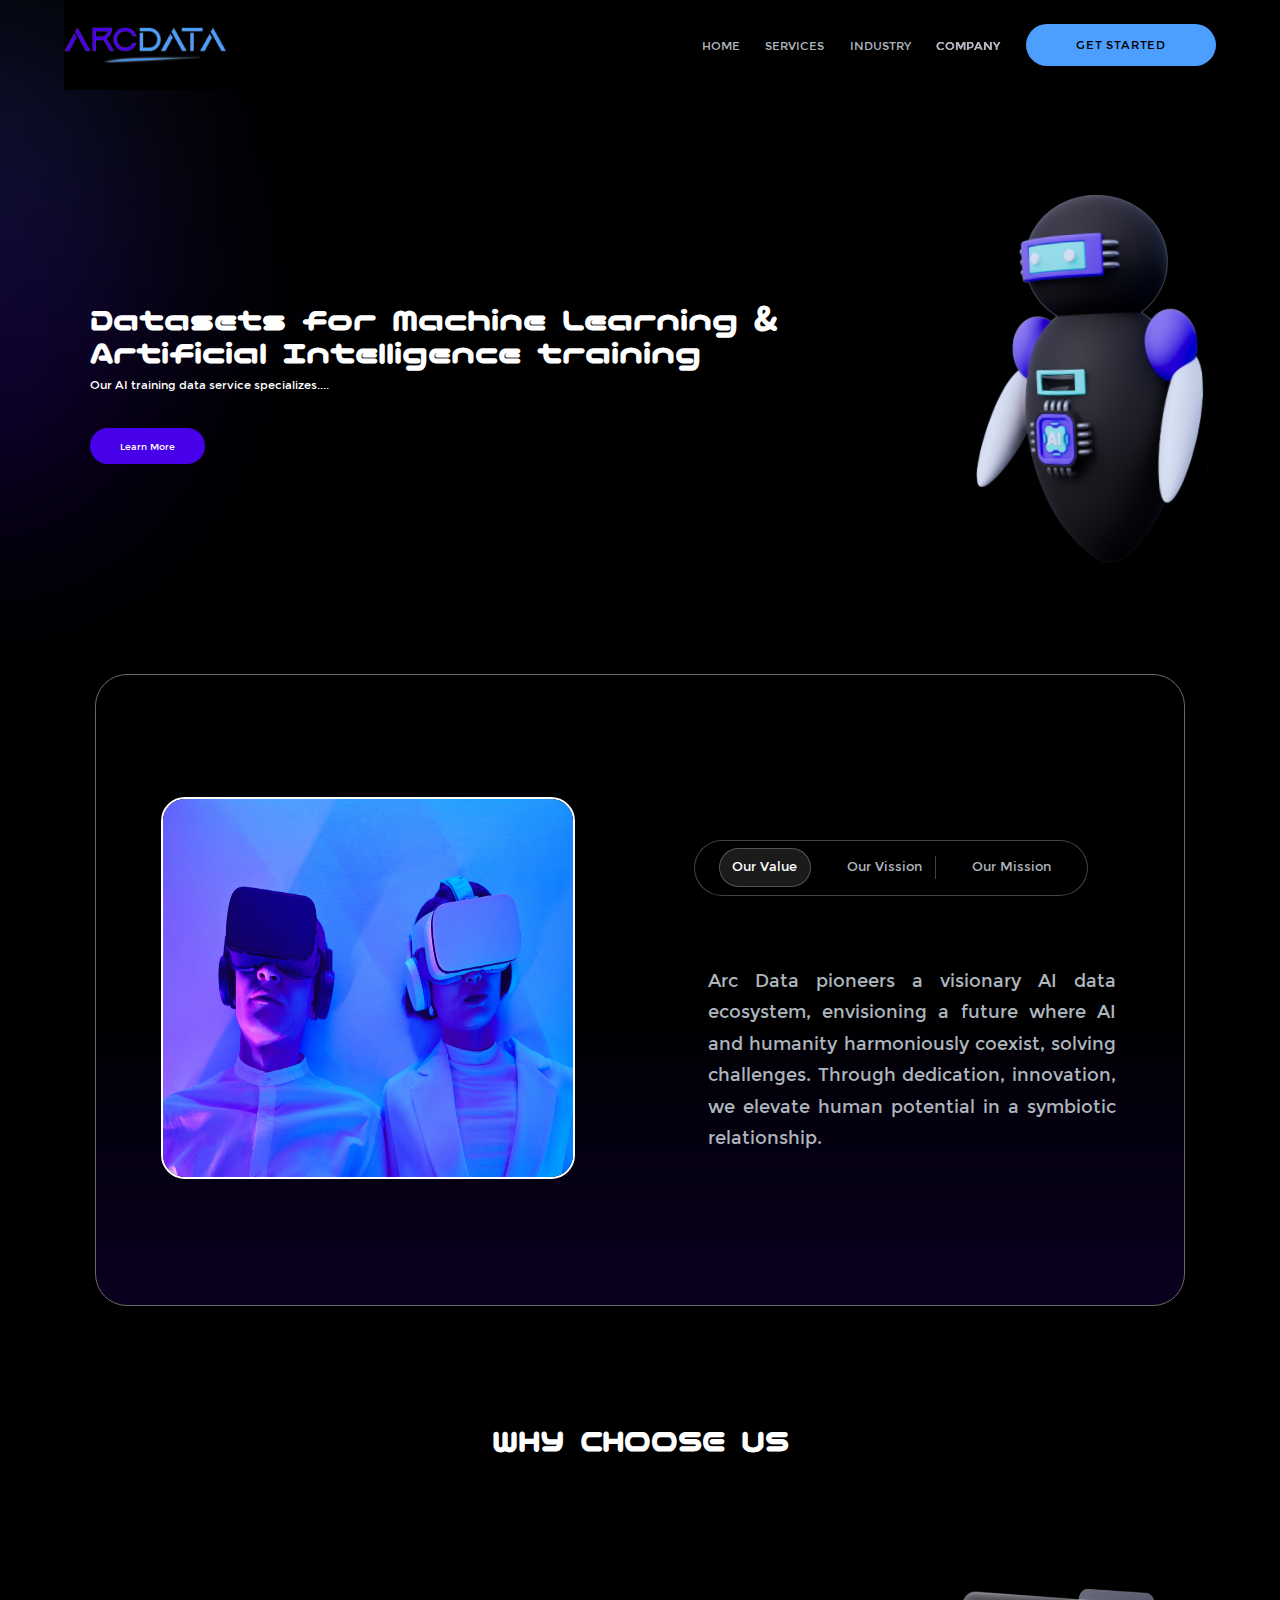
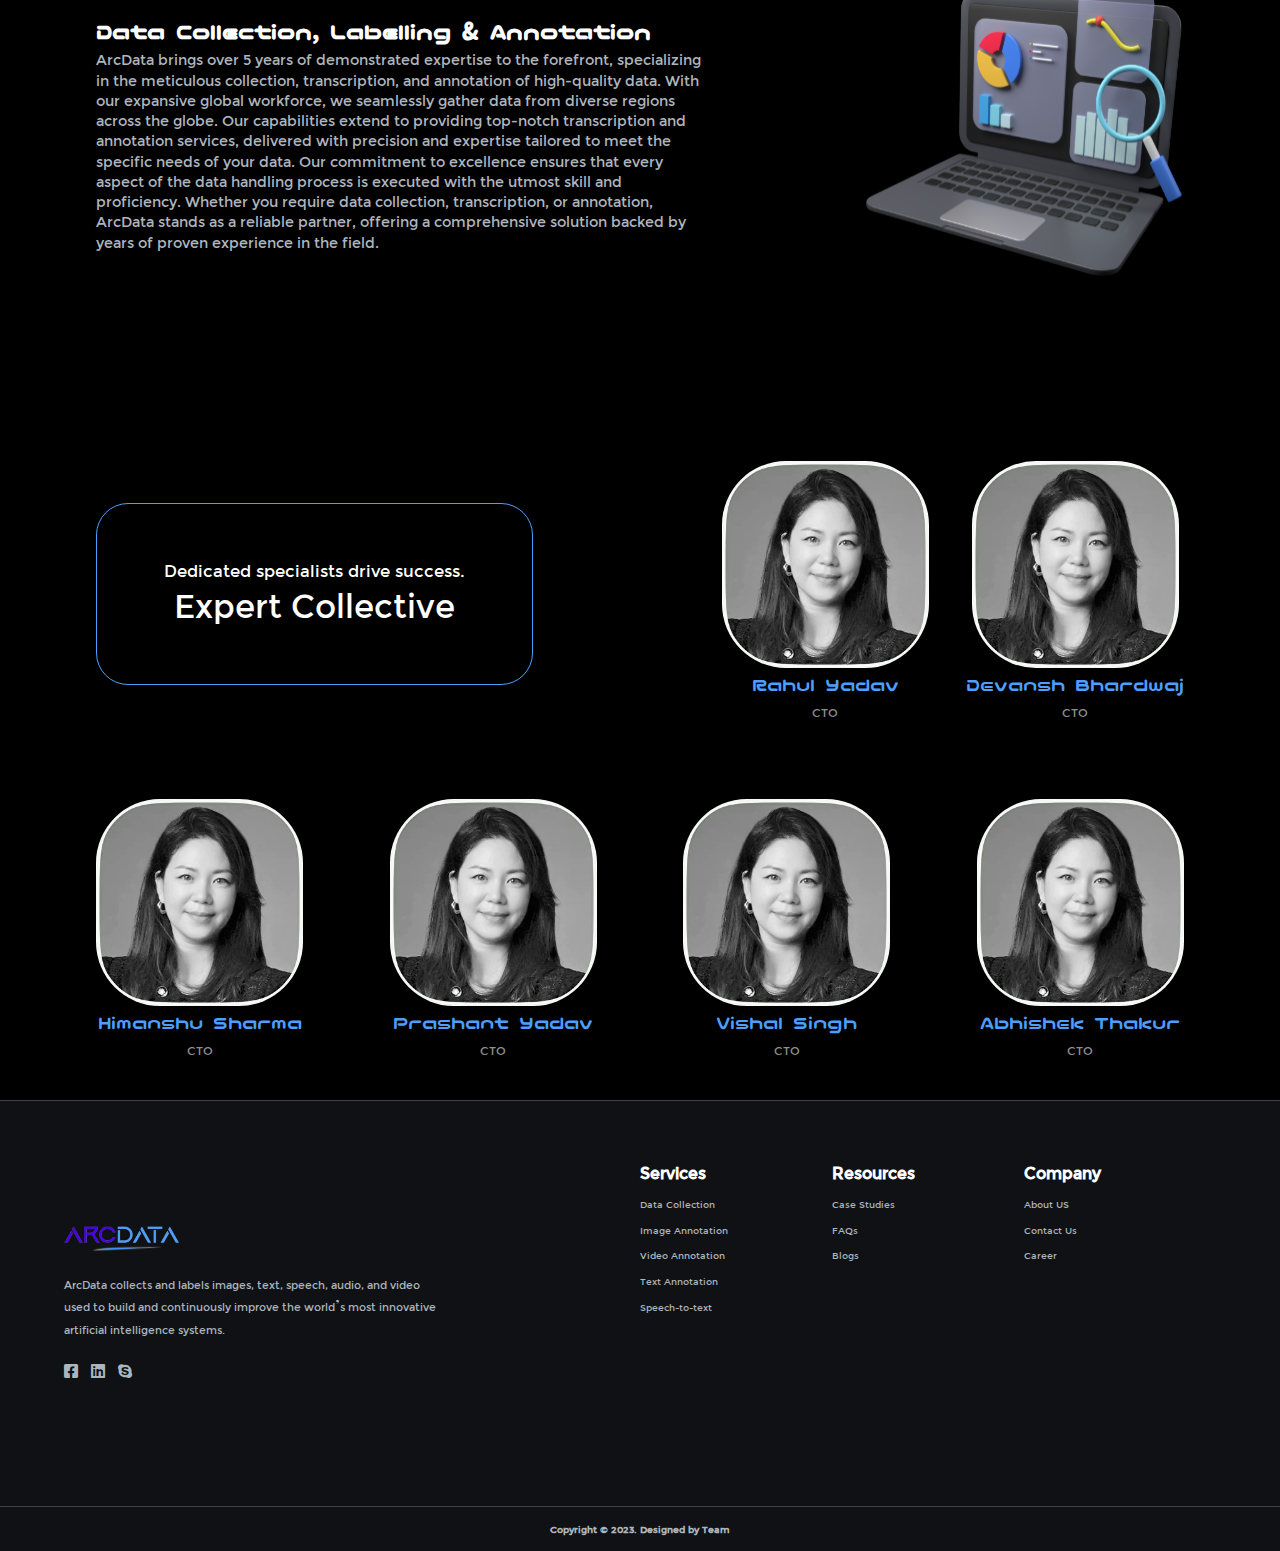
==== commit 1f6e5e67: "finished responsive page" ====
--- a/company.html
+++ b/company.html
@@ -48,7 +48,7 @@
                                     <img src="./assests/telephone.svg" alt="">
                                 </div>
                                 <div class="droptag2">
-                                    <a href="#">Contact Us</a>
+                                    <a href="./touch.html">Contact Us</a>
                                 </div>
                             </div>
                         </div>
@@ -80,7 +80,7 @@
             <a href="./services.html">SERVICES</a>
             <a href="./industries.html">INDUSTRY</a>
             <a href="#">ABOUT US</a>
-            <a href="#">CONTACT US</a>
+            <a href="./touch.html">CONTACT US</a>
         </nav>
         <div class="comp">
             <div class="comp-1">
--- a/iphone-potrait-company.css
+++ b/iphone-potrait-company.css
@@ -94,7 +94,7 @@
 
 .navlinks a {
     float: left;
-    color: #9D9D9D;
+    color: #adb5bd;
     text-align: center;
     margin-left: 2vw;
     text-decoration: none;
@@ -103,7 +103,7 @@
     font-size: 1rem;
 }
 .dropdown button{
-    color: #9D9D9D;
+    color: #adb5bd;
     text-align: center;
     margin-left: 2vw;
     text-decoration: none;
@@ -491,7 +491,7 @@
     width:75%;
 }
 .sub1-1 p{
-    color: #DAD3D3;
+    color: #adb5bd;
     line-height: 1vh;
     border-right: 1px solid #333333;
     font-size: 0.2em;
@@ -517,7 +517,7 @@
     align-items: center;
 }
 .sub-p{
-    color: #DAD3D3;
+    color: #adb5bd;
     border-right: none !important;
     line-height: 2vh;
     font-family: nico;
@@ -673,7 +673,7 @@
     
 }
 .teamp p{
-    color: #adb5bd;;
+    color: #adb5bd;
     font-size: 1.5vmax;
     line-height: 1.75vmax;
 }
@@ -880,7 +880,7 @@
 .fa-brands, .fab {
     font-family: "Font Awesome 6 Brands";
     font-weight: 400;
-    color: #939393;
+    color: #adb5bd;;
     transition: 0.2s linear;
 }
 .fa-facebook-square:hover{
--- a/ipad-portrait-company.css
+++ b/ipad-portrait-company.css
@@ -96,7 +96,7 @@
 
 .navlinks a {
     float: left;
-    color: #9D9D9D;
+    color: #adb5bd;
     text-align: center;
     margin-left: 2vw;
     text-decoration: none;
@@ -105,7 +105,7 @@
     font-size: 1rem;
 }
 .dropdown button{
-    color: #9D9D9D;
+    color: #adb5bd;
     text-align: center;
     margin-left: 2vw;
     text-decoration: none;
@@ -426,7 +426,7 @@
 }
 .butth p{
     margin: 0;
-    color: #999999;
+    color: #adb5bd;
     font-family: nats;
     font-size: 2.2vmin;
     cursor: pointer;
@@ -803,7 +803,7 @@
     align-items: center;
 }
 .fbot h5{
-    color: #939393;
+    color: #adb5bd;;
     font-family: nats;
 }
 .ftop1{
@@ -875,7 +875,7 @@
 .fa-brands, .fab {
     font-family: "Font Awesome 6 Brands";
     font-weight: 400;
-    color: #939393;
+    color: #adb5bd;;
     transition: 0.2s linear;
 }
 .fa-facebook-square:hover{
--- a/ipad-landscape-company.css
+++ b/ipad-landscape-company.css
@@ -20,6 +20,13 @@
     border-radius: 0.5vw;
     background: darkgrey;
 }
+
+
+
+*{
+    margin: 0;
+    padding: 0;
+}
 body{
     background-color: black;
 }
@@ -86,7 +93,7 @@
 .navlinks a {
     float: left;
     /* display: block; */
-    color: #9D9D9D;
+    color: #adb5bd;
     text-align: center;
     margin-left: 2vw;
     text-decoration: none;
@@ -95,7 +102,7 @@
     font-size: 1rem;
 }
 .dropdown button{
-    color: #9D9D9D;
+    color: #adb5bd;
     text-align: center;
     margin-left: 2vw;
     text-decoration: none;
@@ -143,7 +150,7 @@
 }
 .dropdown-content a {
     color: #bbbbbb;
-    padding: 12px 16px;
+    padding: 12px 8px;
     text-decoration: none;
     display: block;
     transition: color,font-size 0.2s linear;
@@ -237,9 +244,14 @@
 }
 .comp-12 h1{
     font-family: nico;
+    font-size: 2.75vmax;
+    line-height: 2.75vmax;
 }
 .comp-12 p{
     font-family: nats;
+    color: #adb5bd;
+    font-size: 1.75vmax;
+    line-height: 4vmax;
 }
 .comp-2{
     display: flex;
@@ -258,7 +270,9 @@
     margin-top: 3vh;
     text-align: none;
     background-color: #4800EA;
-    width: 9vw;
+    width: fit-content;
+    padding-left: 2.5vw;
+    padding-right: 2.5vw;
     height: 4vh;
     color: white;
     border: none;
@@ -339,9 +353,10 @@
     margin: 0;
     padding-right:1vw;
     padding-left: 1vw;
-    color: #999999;
+    color: #adb5bd;
     font-family: nats;
-    font-size: 1.1rem;
+    font-size: 1.75vmax;
+    line-height: 1.75vmax;
     cursor: pointer;
     text-align: center;
     line-height: 2.5vh;
@@ -433,7 +448,7 @@
     font-family: nico;
 }
 .sub1-3{
-    color:rgb(161, 158, 158);
+    color:#adb5bd;
     font-family: nats;
     font-weight: 100;
     font-size: 2.75vmin;
@@ -458,12 +473,21 @@
 }
 .why-img{
     height: 50vh;
-    max-height: 50vh;;
-    width:20vw;
-    max-width: 20vw;
+    max-height: 50vh;
+    width:100%;
+    max-width: 100%;
     animation: moveZAxis 1.5s infinite;
-}
-
+    display: flex;
+    justify-content: center;
+    align-items: center;
+    overflow: hidden;
+}
+.why-img img{
+    max-width: 100%;
+    max-height: 100%;
+    height: auto;
+    width: auto;
+}
 
 .why{
     height: 80vh;
@@ -488,33 +512,38 @@
     width: 100%;
     height: 15vh;
     font-family: nico;
+    font-size: 3vmax;
+    line-height: 4vmax;
 }
 .head-2{
+    font-size: 3vmin;
     font-family: nico;
 }
 
 .why-me{
     width:100%;
+    justify-content:space-evenly;
     display: flex;
     flex-direction: row;
-    justify-content: center;
     align-items: center;
 }
 .why-main{
-    width: 70%;
-    display: flex;
-    justify-content: center;
+    height: 100%;
+    width: 50%;
+    display: flex;
+    justify-content: space-evenly;
     align-items: center;
 }
 .pa{
-    line-height: 3vh;
-    color:rgb(172, 167, 167);
+    line-height: 3vmin;
+    font-size: 2.6vmin;
+    color:#adb5bd;
     font-family: nats;
-
 }
 
 .why-2{
-    width: 30%;
+    height: 100%;
+    width: 25%;
     display: flex;
     justify-content: center;
     align-items: center;
@@ -523,13 +552,9 @@
 .why-1{
     display: flex;
     flex-direction: column;
-    width: 80%;
-}
-.why-img{
-    width: 80%;
-    display: flex;
-    justify-content: center;
-    align-items: center;
+    width: 100%;
+    height: 100%;
+    justify-content: space-evenly;
 }
 .team{
     display: flex;
@@ -553,7 +578,7 @@
     display: flex;
     justify-content: flex-start;
     align-items: center;
-    height: 80%;
+    height: 100%;
     width: 50%;
 }
 
@@ -570,7 +595,7 @@
     flex-direction: column;
     height: 20vh;
     width: 80%;
-    border-radius: 2em;
+    border-radius: 2.5vmax;
     color: white;
     background-color: #000000;
     border: 0.9px solid #4C9FFF
@@ -584,17 +609,20 @@
     align-items: center;
     width: 96%;
     height: 100%;
-    line-height: 0vh;
     
 }
 .teamp p{
-    font-size: 2.5vh;
+    color: #adb5bd;;
+    font-size: 2vmax;
+    line-height: 2.5vmax;
 }
 .teamp h1{
-    font-size: 5vh;
+    font-size: 3vmax;
+    line-height: 3.5vmax;
 }
 
 .m-main{
+    height: 100%;
     width: 50%;
     display: flex;  
     flex-direction: row;
@@ -653,138 +681,148 @@
 }
 .m-main-1 h1{
     color: #4C9FFF;
-    font-size:1.2em;
-    line-height: 3vh;
+    font-size: 1.65vmax;
+    line-height: 4vmax;
     font-family: nico;
 }
 .m-main h1{
     font-family: nico;
-    line-height: 3vh;
-    font-size:1.2em;
     color: #4C9FFF;
     text-align: center;
+    font-size: 1.65vmax;
+    line-height: 4vmax;
 }
 .m-main p{
-    color:#8E8E8E;
+    color:#adb5bd;
+    font-size: 1.25vmax;
+    line-height: 1.25vmax;
 
 }
 .m-main-1 p{
-    color:#8E8E8E;
+    color:#adb5bd;
+    font-size: 1.25vmax;
+    line-height: 1.25vmax;
 
 }
 .team h1{
     font-weight: 100;
+    font-size: 1.65vmax;
+    line-height: 4vmax;
 }
 
 
     
-
 .footer{
-    height:50vh;
-    width: 100%;
-    display: flex;
-    justify-content: center;
-    align-items: center;
-    flex-direction: column;
-    border-top: 1px solid #343a40;
-    background-color: #0f1114;
-}
-.fcont{
-    height: 100%;
-    width: 90%;
-}
-.ftop{
-    height: 45vh;
-    display: flex;
-    justify-content: center;
-    align-items: center;
-}
-.fbot{
-    border-top: 1px solid #515151;
-    height: 10vh;
-    max-height: 10vh;
-    width: 100%;
-    max-width: 100%;
-    display: flex;
-    justify-content: center;
-    align-items: center;
-}
-.fbot h5{
-    color: #939393;
-    font-family: nats;
-}
-.ftop1{
-    height: 100%;
-    width: 50%;
-    display: flex;
-    justify-content: center;
-    align-items: flex-start;
-    flex-direction: column;
-}
-.ftop1 img{
-    width:20%;
-}
-.ftop1 p{
-    margin-top: 2.5vh;
-    color: #939393;
-    font-family: nats;
-    max-width: 65%;
-}
-.ftop2{
-    height: 100%;
-    width: 50%;
-    display: flex;
-    justify-content: center;
-    align-items: center;
-    flex-direction: row;
-}
-.ftop2 div{
-    height: 100%;
-    width:33.33%;
-    display: flex;
-    justify-content: flex-start;
-    align-items: center;
-    flex-direction: column;
-}
-.ftop2 div h1{
-    margin-top: 27.5%;
-    color: #FFFFFF;
-    font-family: nats;
-}
-.ftop2 div a{
-    text-decoration: none;
-    color: #939393;
-    font-family: nats;
-    line-height: 5vh;
-    transition: 0.3s linear;
-}
-.ftop2 div a:hover{
-    color: #FFFFFF;
-}
-.iconcont{
-    margin-top: 2.5vh;
-    width: 100%;
-    display: flex;
-    align-items: flex-start;
-    flex-direction: row;
-    gap: 1vw;
-}
-.iconcont a{
-    text-decoration: none;
-}
-.fa-brands, .fab {
-    font-family: "Font Awesome 6 Brands";
-    font-weight: 400;
-    color: #939393;
-    transition: 0.2s linear;
-}
-.fa-facebook-square:hover{
-    color:#fff;
-}
-
-.fa-skype:hover{
-    color:#fff;
-}
-.fa-linkedin:hover{
-    color:#Fff
-}
+        height:50vh;
+        width: 100%;
+        display: flex;
+        justify-content: center;
+        align-items: center;
+        flex-direction: column;
+        border-top: 1px solid #343a40;
+        background-color: #0f1114;
+    }
+    .fcont{
+        height: 100%;
+        width: 90%;
+    }
+    .ftop{
+        height: 45vh;
+        display: flex;
+        justify-content: center;
+        align-items: center;
+    }
+    .fbot{
+        border-top: 1px solid #515151;
+        height: 10vh;
+        max-height: 10vh;
+        width: 100%;
+        max-width: 100%;
+        display: flex;
+        justify-content: center;
+        align-items: center;
+    }
+    .fbot h5{
+        color: #adb5bd;
+        font-family: nats;
+    }
+    .ftop1{
+        height: 100%;
+        width: 50%;
+        display: flex;
+        justify-content: center;
+        align-items: flex-start;
+        flex-direction: column;
+    }
+    .ftop1 img{
+        width:20%;
+    }
+    .ftop1 p{
+        margin-top: 2.5vh;
+        color: #adb5bd;
+        font-family: nats;
+        max-width: 65%;
+        font-size: 1.75vmax;
+        line-height: 1.75vmax;
+    }
+    .ftop2{
+        height: 100%;
+        width: 50%;
+        display: flex;
+        justify-content: center;
+        align-items: center;
+        flex-direction: row;
+    }
+    .ftop2 div{
+        height: 100%;
+        width:33.33%;
+        display: flex;
+        justify-content: flex-start;
+        align-items: center;
+        flex-direction: column;
+    }
+    .ftop2 div h1{
+        margin-top: 27.5%;
+        color: #FFFFFF;
+        font-family: nats;
+        font-size: 2vmax;
+        line-height: 3.5vmax;
+    }
+    .ftop2 div a{
+        text-decoration: none;
+        color: #adb5bd;
+        font-family: nats;
+        transition: 0.3s linear;
+        font-size: 1.5vmax;
+        line-height: 2vmax;
+    }
+    .ftop2 div a:hover{
+        color: #FFFFFF;
+    }
+    .iconcont{
+        margin-top: 2.5vh;
+        width: 100%;
+        display: flex;
+        align-items: flex-start;
+        flex-direction: row;
+        gap: 1vw;
+    }
+    .iconcont a{
+        text-decoration: none;
+    }
+    .fa-brands, .fab {
+        font-family: "Font Awesome 6 Brands";
+        font-weight: 400;
+        color: #adb5bd;;
+        transition: 0.2s linear;
+    }
+    .fa-facebook-square:hover{
+        color:#fff;
+    }
+
+    .fa-skype:hover{
+        color:#fff;
+    }
+    .fa-linkedin:hover{
+        color:#Fff
+    }
--- a/company-style.css
+++ b/company-style.css
@@ -91,7 +91,7 @@
     .navlinks a {
         float: left;
         /* display: block; */
-        color: #9D9D9D;
+        color: #adb5bd;
         text-align: center;
         margin-left: 2vw;
         text-decoration: none;
@@ -100,7 +100,7 @@
         font-size: 1rem;
     }
     .dropdown button{
-        color: #9D9D9D;
+        color: #adb5bd;
         text-align: center;
         margin-left: 2vw;
         text-decoration: none;
@@ -353,7 +353,7 @@
         margin: 0;
         padding-right:1vw;
         padding-left: 1vw;
-        color: #999999;
+        color: #adb5bd;;
         font-family: nats;
         font-size: 1.1rem;
         cursor: pointer;
@@ -364,6 +364,9 @@
     }
     .butth p:hover{
         color: #fff;
+    }
+    .butthright{
+        border-right: none !important;
     }
     .sub1-0{
         height: 35%;
@@ -436,7 +439,7 @@
         font-family: nico;
     }
     .sub1-3{
-        color:rgb(161, 158, 158);
+        color:#adb5bd;
         font-family: nats;
         font-weight: 100;
         font-size: 2.75vmin;
@@ -515,7 +518,7 @@
     }
     .pa{
         line-height: 3vh;
-        color:rgb(172, 167, 167);
+        color:#adb5bd;
         font-family: nats;
         font-size: 2.25vmin;
         line-height: 2.25vmin;
@@ -702,7 +705,7 @@
         justify-content: center;
         align-items: center;
         flex-direction: column;
-        border-top: 1px solid #343a40;
+        border-top: 1px solid rgba(173, 181, 189,0.3);
         background-color: #0f1114;
     }
     .fcont{
@@ -716,7 +719,7 @@
         align-items: center;
     }
     .fbot{
-        border-top: 1px solid #515151;
+        border-top: 1px solid rgba(173, 181, 189,0.3);
         height: 10vh;
         max-height: 10vh;
         width: 100%;
@@ -726,7 +729,7 @@
         align-items: center;
     }
     .fbot h5{
-        color: #939393;
+        color: #adb5bd;
         font-family: nats;
     }
     .ftop1{
@@ -742,16 +745,17 @@
     }
     .ftop1 p{
         margin-top: 2.5vh;
-        color: #939393;
+        color: #adb5bd;
         font-family: nats;
         max-width: 65%;
+        font-size: 1.2vmax;
+        line-height: 1.75vmax;
     }
     .ftop2{
         height: 100%;
         width: 50%;
         display: flex;
         justify-content: center;
-        align-items: center;
         flex-direction: row;
     }
     .ftop2 div{
@@ -759,20 +763,22 @@
         width:33.33%;
         display: flex;
         justify-content: flex-start;
-        align-items: center;
         flex-direction: column;
     }
     .ftop2 div h1{
         margin-top: 27.5%;
         color: #FFFFFF;
         font-family: nats;
+        font-size: 1.75vmax;
+        line-height: 3vmax;
     }
     .ftop2 div a{
         text-decoration: none;
-        color: #939393;
-        font-family: nats;
-        line-height: 5vh;
+        color: #adb5bd;
+        font-family: nats;
         transition: 0.3s linear;
+        font-size: 1vmax;
+        line-height: 2vmax;
     }
     .ftop2 div a:hover{
         color: #FFFFFF;
@@ -791,7 +797,7 @@
     .fa-brands, .fab {
         font-family: "Font Awesome 6 Brands";
         font-weight: 400;
-        color: #939393;
+        color: #adb5bd;;
         transition: 0.2s linear;
     }
     .fa-facebook-square:hover{
@@ -808,13 +814,1674 @@
 }
 @media only screen and (max-width: 1024px) and (min-width: 501px) and (orientation:portrait) {
     *{
+        margin: 0;
+        padding: 0;
+    }
+    
+    
+    body{
+        background-color: black;
+        width: 100%;
+    }
+    
+    .hidden{
         display: none !important;
     }
+    .loader{
+        height: 100vh;
+        width: 100%;
+        /* background-color: pink; */
+        margin: 0;
+        padding: 0;
+        border: none;
+        display: flex;
+        justify-content: center;
+        align-items: center;
+        /* display: none; */
+    }
+    .loader > img{
+        max-width: 5vh;
+        max-width: 5vw;
+        animation: rotate 2s infinite linear;
+        transform-style: preserve-3d;
+    }
+    @keyframes rotate {
+        0% { transform: translateZ(-50px) rotateY(0deg);}
+        100% { transform: translateZ(-50px) rotateY(360deg);}
+    }
+    
+    
+    
+    body{
+        padding: 0;
+        margin: 0;
+        background-color: #000000;
+    }
+    .navbar{
+        width: 100%;
+        height: 10vh;
+        display: flex;
+        justify-content: center;
+        align-items: center;
+    }
+    .navnav{
+        display: flex;
+        justify-content: space-between;
+        align-items: center;
+        width: 90%;
+        height: 10vh;
+        overflow: hidden;
+    }
+    .navnav img{
+        height: 3vh;
+    }
+    .navlinks{
+        height: 100%;
+        display: flex;
+        justify-content: center;
+        align-items: center;
+        display: none;
+    }
+    
+    .navlinks a {
+        float: left;
+        color: #adb5bd;
+        text-align: center;
+        margin-left: 2vw;
+        text-decoration: none;
+        font-family: nats;
+        cursor: pointer;
+        font-size: 1rem;
+    }
+    .dropdown button{
+        color: #adb5bd;
+        text-align: center;
+        margin-left: 2vw;
+        text-decoration: none;
+        font-family: nats;
+        cursor: pointer;
+        border: none;
+        font-size: 1rem;
+        font-weight: 100;
+    }
+    .undies{
+        position: relative;
+        background-image: linear-gradient(#FFFFFF,#FFFFFF) !important;
+        background-size: 0% 100%;
+        background-repeat: no-repeat;
+        background-clip: text;
+        background-position: right;
+        /* color: hsl(0 0% 100% / 0.2) !important; */
+        transition: background-size 0.3s ease-in-out;
+    }
+    .undies:hover{
+        color: #FFFFFF;
+        background-position: left;
+        background-size: 100% 100%;
+    }
+    .dropdown {
+        position: relative;
+        display: inline-block !important;
+    }
+    .dropdown-content {
+        display: none !important;
+        position: absolute !important;
+        min-width: 10vw;
+        max-width: 10vw;
+        width: 10vw;
+        margin-left: -1vw;
+        z-index: 1;
+        border-radius: 20px;
+        background-color: #0E0E0E;
+        color: rgb(16, 16, 16);
+        font-family: Cambria, Cochin, Georgia, Times, 'Times New Roman', serif;
+        
+    }
+    .dropdown-content a {
+        color: rgb(112, 111, 111);
+        padding: 12px 16px;
+        text-decoration: none;
+        display: block;
+        transition: color,font-size 0.2s linear;
+        margin-left: 0vw;
+        font-size: 0.8rem !important;
+    }
+    .dropdown-content a:hover{
+        color:#4C9FFF;
+        font-size: 1rem !important;
+      }
+    .dropdown:hover .dropdown-content {
+        display: flex !important;
+        flex-direction: column;
+    }
+    
+    .ham{
+        height: 100%;
+        display: flex;
+        justify-content: center;
+        align-items: center;
+        flex-direction: column;
+        width:25px;
+    }
+    .hamburger{
+        display: block;
+        width: 25px;
+        height: 35px;
+        cursor: pointer;
+    
+        background: none;
+        appearance: none;
+        outline: none;
+        border: none;
+    }
+    .hamburger .bar, .hamburger:after, .hamburger:before {
+        content: '';
+        display: block;
+        width: 100%;
+        height: 2.5px;
+        background-color: #FFF;
+        margin: 6px 0px;
+        border-radius: 5px;
+        transition: 0.4s;
+    }
+    .hamburger.is-active:before {
+        transform: rotate(-45deg) translate(-4px, 3px);
+    }
+    .hamburger.is-active:after {
+        transform: rotate(45deg) translate(-9px, -8px);
+    }
+    .hamburger.is-active .bar {
+        opacity: 0;
+    }
+    
+    
+    .mobile-nav {
+        z-index: 100000;
+        position: fixed;
+        top: 10vh;
+        left: 100%;
+        width: 100%;
+        min-height: 100vh;
+        display: block;
+        background-color: #12002F;
+        padding-top: 10vh;
+        transition: 0.4s;
+    }
+    .mobile-nav.is-active {
+        left: 0;
+    }
+    .mobile-nav a {
+        display: block;
+        width: 100%;
+        max-width: 200px;
+        margin: 0 auto 16px;
+        text-align: center;
+        padding: 12px 16px;
+        background-color: #1f103F;
+        font-family: nats;
+        color: #FFF;
+        text-decoration: none;
+    }
+    
+    .mobile-nav a:hover {
+        background-color: #24104f;
+    }
+    .comh1{
+        width: 100%;
+        color: white;
+        font-family: nico;
+        height: 5vh;
+        text-align: center;
+        display: flex;
+        justify-content: center;
+        align-items: center;
+    }
+    .comdiv{
+        display: flex;
+        justify-content: center;
+        align-items: center;
+        flex-direction: column;
+    }
+    .comdiv a{
+        display: block;
+        width: 80%;
+        max-width: 150px;
+        margin: 0 auto 12px;
+        text-align: center;
+        padding: 8px 12px;
+        background-color: #1f103F;
+        font-family: nats;
+        color: #FFF;
+        text-decoration: none;
+    }
+    
+    
+    .comp{
+        width: 100%;
+        height: 50vh;
+        display: flex;
+        flex-direction: column-reverse;
+        color:white;
+        justify-content: center;
+        align-items: center;
+    }
+    .comp-1{
+        width: 100%;
+        display: flex;
+        justify-content: center;
+        align-items: center;
+        flex-direction: row;
+        height: 50%;
+      
+    }
+    .comp-12{
+        width: 80%;
+        display: flex;
+        flex-direction: column;
+        justify-content: center;
+        align-items: center;
+    }
+    @keyframes updown {
+        0%, 100% {
+          transform: translateY(0);
+        }
+        50% {
+          transform: translateY(-20px);
+        }
+      }
+    .comp-2-img{
+        width:50vw;
+        max-width: 30vw;
+        animation: updown 1.8s infinite;
+    
+    }
+    .comp-12 h1{
+        font-family: nico;
+        font-size: 2.5vh;
+        text-align: center;
+    }
+    .comp-12 p{
+        font-family: nats;
+        font-size:2.5vmin;
+        color: #adb5bd;
+    }
+    .comp-2{
+        display: flex;
+        justify-content: center;
+        align-items: center;
+        width: 100%;
+        height: 50%;
+    
+    }
+    .logo{
+        position: absolute;
+        width: 100%;
+        left: -30%;
+        top: -20%;
+        z-index: -1;
+      }
+    .comp-learn{
+        margin-top: 3vh;
+        text-align: center;
+        background-color: #4800EA;
+        width: 40vw;
+        height: 4vh;
+        color: white;
+        border: none;
+        border-radius: 3em;
+        font-size: 3vmin;
+        font-family: nats;
+        line-height: 0vmin;
+        transition: all 0.3s ease-in-out;
+        cursor: pointer;
+    }
+    .comp-learn:hover{
+        background-color: white;
+        color: black;
+        cursor: pointer;
+    }
+    .comp-cont{
+        display: flex;
+        justify-content: center;
+        align-items: center;
+        height: 75vh;
+        width: 100%;
+        
+    
+    }
+    .comp-cont-1{
+        display: flex;
+        flex-direction: column;
+        justify-content: flex-start;
+        align-items: center;
+        height: 90%;
+        width: 85%;
+        border-radius: 2em;
+        border:1px solid #6b6868;
+        background: rgb(0,0,0);
+        background: linear-gradient(180deg, rgba(0,0,0,1) 53%, rgba(3,0,11,1) 66%, rgba(72,0,234,0.128685224089635) 97%);
+    
+    }
+    .sub-comp{
+        display: flex;
+        justify-content: center;
+        align-items: center;
+        width: 100%;
+        height: 65%;
+    }
+    .img{
+        display: flex;
+        justify-content: center;
+        align-items: center;
+        height: 100%;
+        width: 100%;
+    }
+    .img-1{
+        width: 70vw !important;
+        max-width: 70vw !important;
+        height: 35vh !important;
+        max-height: 35vh !important;
+        aspect-ratio: 4/3;
+        border-radius: 1.5em;
+        border: 2px solid white;
+    }
+    
+    .sub1-comp{
+        display: flex;
+        justify-content: center;
+        align-items: center;
+        flex-direction: column;
+        width: 100%;
+        height: 35%;
+    }
+    
+    .butth{
+        height: 6vh;
+        width: 75%;
+        overflow: hidden;
+        background-color:#000000;
+        border: 0.8px solid rgba(218, 218, 218,0.3);
+        border-radius: 3em;
+        display: flex;
+        justify-content: space-evenly;
+        align-items: center;
+        flex-direction: row !important;
+        flex-wrap: wrap;
+    
+        
+    }
+    .butthright{
+        border: none !important;
+    }
+    .butth p{
+        margin: 0;
+        color: #adb5bd;;
+        font-family: nats;
+        font-size: 2.2vmin;
+        cursor: pointer;
+        width: 30%;
+        text-align: center;
+        line-height: 2.5vh;
+        border-right: 0.1px solid rgba(218, 218, 218,0.3);
+        
+    }
+    .butth p:hover{
+        color: #fff;
+    }
+    .butth-active{
+        display: flex;
+        align-items: center;
+        justify-content: center;
+        height: 70%;
+        border-radius: 2rem;
+        border: none !important;
+        border: 0.8px solid rgba(218, 218, 218,0.3) !important;
+        background-color: rgba(137, 134, 142, 0.2);
+        color: white !important;
+        position: relative;
+        
+       
+    }
+    
+    .sub1-0{
+        display: flex;
+        justify-content: center;
+        font-size: 1em;
+        width: 100%;
+        height: 30%;
+        align-items: center;
+    }
+    .sub1-1{
+        display: flex;
+        justify-content: center;
+        align-items: center;
+        height: 30%;
+        width:80%;
+        border-radius: 1.1em;
+        border: 1.8px solid #333333;
+        background-color: #0B0B0B;
+    
+    }
+    .sub-001-active{
+        display: flex;
+        align-items: center;
+        justify-content: center;
+        background-color: #333333;
+        overflow: hidden;
+        border-right: none !important;
+        border: solid 1px white;
+        border-radius: .75em;
+        border-right: none !important;
+        height: 4vh;
+    }
+    .sub1-2{
+        height: 70%;
+        display: flex;
+        justify-content: center;
+        align-items:center;
+        width:75%;
+    }
+    .sub1-1 p{
+        color: #DAD3D3;
+        line-height: 1vh;
+        border-right: 1px solid #333333;
+        font-size: 0.2em;
+        display: flex;
+        justify-content: center;
+        align-items: center;
+        font-family: nico;
+    
+    }
+    .sub-001{
+        width: 33.33%;
+    }
+    .sub-002{
+        width: 33.33%;
+        
+    }
+    .sub-003{
+        width: 33.33%;
+    }
+    .sub-00{
+        display: flex;
+        justify-content: center;
+        align-items: center;
+    }
+    .sub-p{
+        color: #DAD3D3;
+        border-right: none !important;
+        line-height: 2vh;
+        font-family: nico;
+    }
+    .sub1-3{
+        height: 80%;
+        display: flex;
+        justify-content: center;
+        align-items: flex-start;
+    
+    }
+    .sub1-3 p{
+        color:#adb5bd;
+        font-family: nats;
+        font-size: 2.5vmin;
+        line-height: 2.75vmin;
+    
+    }
+    
+    .why{
+        display:flex;
+        height: 40vh;
+        max-height: fit-content;
+        width: 100%;
+        color: white;
+        display: flex;
+        flex-direction: column;
+        justify-content: center;
+        align-items: center;
+    }
+    .head-0{
+        display: flex;
+        width: 100%;
+        height: 20%;
+        justify-content: center;
+        align-items: center;
+        
+    }
+    .head-1{
+        display: flex;
+        justify-content: center;
+        align-items: center;
+        color: #fff;
+        width: 100%;
+        height: 50%;
+        font-size: 2vh;
+        font-family: nico;
+        line-height: 0vh;
+    }
+    .head-2{
+        font-family: nico;
+        font-size: 2vh;
+        justify-content: center;
+        align-items: center;
+        color:rgb(233, 232, 232);
+        top:0;
+        margin-top: 0vh;
+        width: 100%;
+    }
+    
+    .why-me{
+        width:100%;
+        height: 80%;
+        display: flex;
+        flex-direction: row;
+        justify-content: center;
+        align-items: center;
+    }
+    .why-main{
+        width: 100%;
+        height: 100%;
+        display: grid;
+        place-items: center;
+    }
+    .pa{
+        line-height: 2vh;
+        font-size: 2vh;
+        color:#adb5bd;
+        font-family: nats;
+        text-align: justify;
+       
+    }
+    
+    .why-2{
+        display: none;
+        width: 30%;
+        justify-content: center;
+        align-items: center;
+    }
+    
+    .why-1{
+        display: flex;
+        justify-content: space-evenly;
+        align-items: center;
+        height:100%;
+        flex-direction: column;
+        width: 80%;
+    }
+    .why-img{
+        width: 80%;
+        display: flex;
+        justify-content: center;
+        align-items: center;
+    }
+    .team{
+        display: flex;
+        justify-content: flex-start;
+        flex-direction: column;
+        align-items: center;
+        height:100vh;
+        font-family: nats;
+        color: white;
+    }
+    .team1{
+        display: flex;
+        justify-content:space-between;
+        flex-direction: column;
+        align-items: flex-end;
+        width: 100%;
+        height: 45%;
+    }
+    .team1-1{
+        width: 100%;
+        display: flex;
+        justify-content: center;
+        align-items: center;
+        height: 30%;
+    }
+    
+    
+    .team1-1-1{
+        display: flex;
+        justify-content: center;
+        align-items: center;
+        flex-direction: column;
+        height: fit-content;
+        width: 60%;
+        height: 100%;
+        border-radius: 1.1em;
+        color: white;
+        background-color: #000000;
+        border: 0.9px solid #4C9FFF
+    
+    
+    }
+    
+    
+    .teamp{
+        display: flex;
+        flex-direction: column;     
+        justify-content: center ;
+        align-items: center;
+        width: 100%;
+        
+    }
+    .teamp p{
+        font-size: 2.25vmin;
+    }
+    .teamp h1{
+        font-size: 3.75vmin;
+    }
+    
+    .m-main{
+        width: 100%;
+        height: 62%;
+        justify-content: space-evenly;
+        display: flex;
+        justify-content: center;
+        align-items: center;
+        line-height: 0.5vh;
+        
+    }
+    .m1{
+        display: flex;
+        flex-direction: column; 
+        align-items: center;
+        justify-content: space-evenly;
+    }
+    .m2{
+        display: flex !important;
+        flex-direction: column; 
+        align-items: center;
+        justify-content: space-evenly;
+    }
+    .mmainxs{
+        display: grid;
+        grid-template-columns: repeat(2, 1fr);
+        justify-content: space-between;
+        height: 100%;
+        width: 100%;
+    }
+    .m-main div img{
+        height: 18vh;
+        border-radius: 2rem ;
+        
+    }
+    
+    .team2{
+        width: 100%;
+        height: 55%;
+        display: flex;
+        justify-content: center;
+    
+    
+    }
+    .m-main-1 img{
+        height: 18vh;
+        border-radius: 2rem;
+    }
+    .m-main-1 {
+        width: 100%;
+        display: grid;
+        justify-content: center;
+        grid-template-columns: repeat(2, 1fr);
+        grid-template-rows: repeat(2, 1fr);
+    
+    }
+    
+    .m-main-1 h1{
+        color: #4C9FFF;
+        font-size:2.75vmin;
+        line-height: 3vmin;
+        font-family: nico;
+    }
+    .m-main h1{
+        font-family: nico;
+        line-height: 2.75vmin;
+        font-size:3vmin;
+        color: #4C9FFF;
+    }
+    .m-main p{
+        color:#8E8E8E;
+        font-size:2.5vmin;
+        line-height: 2.5vmin;
+    
+    
+    }
+    .m-main-1 p{
+        color:#8E8E8E;
+        font-size:2.5vmin;
+        line-height: 2.5vmin;
+    }
+    
+    .team h1{
+        font-weight: 100;
+    }
+    
+    .footer{
+        margin-top: 5vh;
+        height:50vh;
+        width: 100%;
+        display: flex;
+        justify-content: center;
+        align-items: center;
+        flex-direction: column;
+        border-top: 1px solid rgba(173, 181, 189,0.3);
+        background-color: #0f1114;
+        /* display:none; */
+    }
+    .fcont{
+        height: 100%;
+        width: 90%;
+    }
+    .ftop{
+        height: 45vh;
+        display: flex;
+        justify-content: center;
+        align-items: center;
+        flex-direction: column;
+    }
+    .fbot{
+        border-top: 1px solid rgba(173, 181, 189,0.3);
+        height: 10vh;
+        max-height: 10vh;
+        width: 100%;
+        max-width: 100%;
+        display: flex;
+        justify-content: center;
+        align-items: center;
+    }
+    .fbot h5{
+        color: #adb5bd;;
+        font-family: nats;
+    }
+    .ftop1{
+        height: 100%;
+        width: 100%;
+        display: flex;
+        justify-content: center;
+        align-items: center;
+        flex-direction: column;
+    }
+    .ftop1 img{
+        width:20%;
+    }
+    .ftop1 p{
+        text-align: center;
+        margin-top: 2.5vh;
+        color: #adb5bd;
+        font-family: nats;
+        max-width: 100%;
+        line-height: 2vh;
+        font-size: 2vmin;
+    }
+    .ftop2{
+        height: 100%;
+        width: 100%;
+        display: flex;
+        justify-content: center;
+        align-items: center;
+        flex-direction: row;
+    }
+    .ftop2 div{
+        height: 100%;
+        width:33.33%;
+        display: flex;
+        justify-content: flex-start;
+        align-items: center;
+        flex-direction: column;
+    }
+    .ftop2 div h1{
+        margin-top: 15%;
+        color: #FFFFFF;
+        font-family: nats;
+        font-size: 3vmin;
+        line-height: 3.5vmin;
+    }
+    .ftop2 div a{
+        text-decoration: none;
+        color: #adb5bd;;
+        font-family: nats;
+        font-size: 1.75vmin;
+        line-height: 3vmin;
+        transition: 0.3s linear;
+    }
+    .ftop2 div a:hover{
+        color: #FFFFFF;
+    }
+    .iconcont{
+        margin-top: 2.5vh;
+        width: 100%;
+        display: flex;
+        align-items: center;
+        justify-content: center;
+        flex-direction: row;
+        gap: 3vw;
+    }
+    .iconcont a{
+        text-decoration: none;
+    }
+    .fa-brands, .fab {
+        font-family: "Font Awesome 6 Brands";
+        font-weight: 400;
+        color: #adb5bd;;
+        transition: 0.2s linear;
+    }
+    .fa-facebook-square:hover{
+        color:#fff;
+    }
+    
+    .fa-skype:hover{
+        color:#fff;
+    }
+    .fa-linkedin:hover{
+        color:#Fff
+    }
+    
 }
 @media only screen and (max-width: 1024px) and (min-width: 501px) and (orientation:landscape) {
     *{
+        margin: 0;
+        padding: 0;
+    }
+    body{
+        background-color: black;
+    }
+    
+    .hidden{
         display: none !important;
     }
+    .loader{
+        height: 100vh;
+        width: 100%;
+        /* background-color: pink; */
+        margin: 0;
+        padding: 0;
+        border: none;
+        display: flex;
+        justify-content: center;
+        align-items: center;
+        /* display: none; */
+    }
+    .loader > img{
+        max-width: 5vh;
+        max-width: 5vw;
+        animation: rotate 2s infinite linear;
+        transform-style: preserve-3d;
+    }
+    @keyframes rotate {
+        0% { transform: translateZ(-50px) rotateY(0deg);}
+        100% { transform: translateZ(-50px) rotateY(360deg);}
+    }
+    
+    
+    .navbar{
+        width: 100%;
+        height: 10vh;
+        display: flex;
+        justify-content: center;
+        align-items: center;
+        
+    }
+    .navnav{
+        display: flex;
+        justify-content: space-between;
+        align-items: center;
+        width: 90%;
+        background-color: #000000;
+        height: 10vh;
+    }
+    .fade-effect1{
+        color:white;
+        height: 0.05vh;
+        background: linear-gradient(to right, transparent, rgb(75, 75, 75), transparent);
+        border: 1px solid linear-gradient(to right, transparent, rgb(75, 75, 75), transparent);
+    }
+    .navnav img{
+        height: 4vh;
+    }
+    .navlinks{
+        height: 100%;
+        display: flex;
+        justify-content: center;
+        align-items: center;
+    }
+    
+    .navlinks a {
+        float: left;
+        /* display: block; */
+        color: #adb5bd;
+        text-align: center;
+        margin-left: 2vw;
+        text-decoration: none;
+        font-family: nats;
+        cursor: pointer;
+        font-size: 1rem;
+    }
+    .dropdown button{
+        color: #adb5bd;
+        text-align: center;
+        margin-left: 2vw;
+        text-decoration: none;
+        font-family: nats;
+        cursor: pointer;
+        border: none;
+        font-size: 1rem;
+        font-weight: 100;
+    }
+    /* .navlinks a:hover {
+        color:#FFF;
+    } */
+    .undies{
+        position: relative;
+        background-image: linear-gradient(#FFFFFF,#FFFFFF) !important;
+        background-size: 0% 100%;
+        background-repeat: no-repeat;
+        background-clip: text;
+        background-position: right;
+        /* color: hsl(0 0% 100% / 0.2) !important; */
+        transition: background-size 0.3s ease-in-out;
+    }
+    .undies:hover{
+        color: #FFFFFF;
+        background-position: left;
+        background-size: 100% 100%;
+    }
+    .dropdown {
+        position: relative;
+        display: inline-block !important;
+    }
+    .dropdown-content {
+        display: none !important;
+        position: absolute !important;
+        min-width: 14vw;
+        max-width: 14vw;
+        width: 14vw;
+        margin-left: -2.7vw;
+        z-index: 1;
+        border-radius: 20px;
+        background-color: #0E0E0E;
+        color: rgb(16, 16, 16);
+        font-family: Cambria, Cochin, Georgia, Times, 'Times New Roman', serif;
+        border: 0.05px solid rgba(136, 136, 136,0.3);
+    }
+    .dropdown-content a {
+        color: #bbbbbb;
+        padding: 12px 8px;
+        text-decoration: none;
+        display: block;
+        transition: color,font-size 0.2s linear;
+        margin-left: 0vw;
+        font-size: 0.8rem !important;
+    }
+    .dropdown-content  img{
+        height: 2vh;
+        width: 2vw;
+        aspect-ratio: 1;
+    }
+    .dropdown-content div{
+        width: 100%;
+        height: fit-content;
+        display: flex;
+        justify-content: center;
+        align-items: center;
+    }
+    .dropdown-content div:hover a{
+        color:#4C9FFF;
+        font-size: 1rem !important;
+    }
+    .dropdown-content div:hover img{
+        filter: invert(59%) sepia(56%) saturate(3686%) hue-rotate(193deg) brightness(104%) contrast(101%);
+    }
+    .dropdown:hover .dropdown-content {
+        display: flex !important;
+        flex-direction: column;
+    }
+    .droptag1{
+        width: 30% !important;
+        height: 100%;
+        display: flex !important;
+        justify-content: flex-end !important;
+        align-items: center !important;
+    }
+    .droptag2{
+        width: 70% !important;
+        height: 100%;
+        display: flex !important;
+        justify-content: flex-start !important;
+        align-items: center !important;
+    }
+    .ham{
+        display: none;
+    }
+    .mobile-nav{
+        display: none;
+    }
+    .comp{
+        height: 65vh;
+        width: 100%;
+        display: flex;
+        flex-direction: row;
+        color:white;
+        justify-content: center;
+        align-items: center;
+    }
+    .comp-1{
+        width: 70%;
+        display: flex;
+        justify-content: center;
+        align-items: center;
+        flex-direction: column;
+        height: 100%;
+        /* background-image: url(Group.svg); */
+    
+    }
+    .comp-12{
+        width: 80%;
+        display: flex;
+        flex-direction: column;
+        justify-content: center;
+        align-items: flex-start;
+    }
+    @keyframes updown {
+        0%, 100% {
+        transform: translateY(0);
+        }
+        50% {
+        transform: translateY(-20px);
+        }
+    }
+    .comp-2-img{
+        height: 50vh;
+        max-height: 50vh;;
+        width:20vw;
+        max-width: 20vw;
+        animation: updown 1.8s infinite;
+    
+    }
+    .comp-12 h1{
+        font-family: nico;
+        font-size: 2.75vmax;
+        line-height: 2.75vmax;
+    }
+    .comp-12 p{
+        font-family: nats;
+        color: #adb5bd;
+        font-size: 1.75vmax;
+        line-height: 4vmax;
+    }
+    .comp-2{
+        display: flex;
+        justify-content: center;
+        align-items: center;
+        width: 30%;
+        height: 100%;
+    }
+    .logo{
+        position: absolute;
+        left: -30%;
+        top: -20%;
+        z-index: -1;
+    }
+    .comp-learn{
+        margin-top: 3vh;
+        text-align: none;
+        background-color: #4800EA;
+        width: fit-content;
+        padding-left: 2.5vw;
+        padding-right: 2.5vw;
+        height: 4vh;
+        color: white;
+        border: none;
+        border-radius: 3em;
+        font-family: nats;
+        transition: all 0.3s ease-in-out;
+        cursor: pointer;
+        line-height: 0vh;
+    }
+    .comp-learn:hover{
+        background-color: white;
+        color: black;
+        cursor: pointer;
+    }
+    .comp-cont{
+        display: flex;
+        justify-content: center;
+        align-items: center;
+        height: 70vh;
+        width: 100%;
+        
+    
+    }
+    .comp-cont-1{
+        display: flex;
+        justify-content: flex-start;
+        align-items: center;
+        height: 100%;
+        width: 85%;
+        border-radius: 2em;
+        border:1px solid #6b6868;
+        background: rgb(0,0,0);
+        background: linear-gradient(180deg, rgba(0,0,0,1) 53%, rgba(3,0,11,1) 66%, rgba(72,0,234,0.128685224089635) 97%);
+    
+    }
+    .sub-comp{
+        display: flex;
+        justify-content: center;
+        align-items: center;
+        width: 50%;
+    }
+    
+    .img-1{
+        width: 32vw;
+        max-width: 32vw;
+        height: 42vh;
+        max-height: 42vh;
+        border-radius: 1.5em;
+        border: 2px solid white;
+    }
+    
+    .sub1-comp{
+        display: flex;
+        justify-content: center;
+        align-items: center;
+        flex-direction: column;
+        width: 50%;
+        height: 100%;
+    }
+    
+    .butth{
+        height: 6vh;
+        width: 100%;
+        overflow: hidden;
+        background-color:#000000;
+        border: 0.8px solid rgba(218, 218, 218,0.3);
+        border-radius: 3em;
+        display: flex;
+        justify-content: space-evenly;
+        align-items: center;
+        flex-direction: row !important;
+        flex-wrap: wrap;
+    }
+    .butthright{
+        border: none !important;
+    }
+    .butth p{
+        margin: 0;
+        padding-right:1vw;
+        padding-left: 1vw;
+        color: #adb5bd;
+        font-family: nats;
+        font-size: 1.75vmax;
+        line-height: 1.75vmax;
+        cursor: pointer;
+        text-align: center;
+        line-height: 2.5vh;
+        border-right: 0.1px solid rgba(218, 218, 218,0.3); 
+    }
+    .butth p:hover{
+        color: #fff;
+    }
+    .butth-active{
+        display: flex;
+        align-items: center;
+        justify-content: center;
+        height: 70%;
+        border-radius: 2rem;
+        border: none !important;
+        border: 0.8px solid rgba(218, 218, 218,0.3) !important;
+        background-color: rgba(137, 134, 142, 0.2);
+        color: white !important;
+        position: relative;
+    }
+    .sub1-0{
+        height: 35%;
+        width: 80%;
+        display: flex;
+        justify-content:flex-start !important;
+        align-items: flex-end;
+    }
+    .sub1-1{
+        display: flex;
+        justify-content: center;
+        align-items: center;
+        height: 6vh;
+        width:27vw;
+        border-radius: 1.1em;
+        border: 1.8px solid #333333;
+        background-color: #0B0B0B;
+    
+    }
+    .sub-001-active{
+        display: flex;
+        align-items: center;
+        justify-content: center;
+        background-color: #333333;
+        overflow: hidden;
+        border-right: none !important;
+        border: solid 1px white;
+        border-radius: .75em;
+        border-right: none !important;
+        height: 4vh;
+    }
+    .sub1-2{
+        display: flex;
+        justify-content: center;
+        align-items:flex-start;
+        height:65%;
+        width:75%;
+    }
+    .sub1-1 p{
+        color: #DAD3D3;
+        border-right: 1px solid #333333;
+        line-height: 2vh;
+        font-size: 0.8em;
+        display: flex;
+        flex-direction: column;
+        justify-content: center;
+        align-items: center;
+        font-family: nico;
+    
+    }
+    .sub-001{
+        width: 33.33%;
+    }
+    .sub-002{
+        width: 33.33%;
+        
+    }
+    .sub-003{
+        width: 33.33%;
+    }
+    .sub-00{
+        display: flex;
+        justify-content: center;
+        align-items: center;
+    }
+    .sub-p{
+        color: #DAD3D3;
+        border-right: none !important;
+        line-height: 2vh;
+        font-family: nico;
+    }
+    .sub1-3{
+        color:#adb5bd;
+        font-family: nats;
+        font-weight: 100;
+        font-size: 2.75vmin;
+        line-height: 3.5vmin;
+        text-align: justify;
+        height: 80%;
+        display: flex;
+        justify-content: center;
+        align-items: center;
+    
+    }
+    @keyframes moveZAxis {
+        0% {
+        transform: translateY(0);
+        }
+        50% {
+        transform: translateY(10px);
+        }
+        100% {
+        transform: translateY(0);
+        }
+    }
+    .why-img{
+        height: 50vh;
+        max-height: 50vh;
+        width:100%;
+        max-width: 100%;
+        animation: moveZAxis 1.5s infinite;
+        display: flex;
+        justify-content: center;
+        align-items: center;
+        overflow: hidden;
+    }
+    .why-img img{
+        max-width: 100%;
+        max-height: 100%;
+        height: auto;
+        width: auto;
+    }
+    
+    .why{
+        height: 80vh;
+        color: white;
+        display: flex;
+        flex-direction: column;
+        justify-content: center;
+        align-items: center;
+    }
+    .head-0{
+        display: flex;
+        width: 100%;
+        justify-content: center;
+        align-items: center;
+        
+    }
+    .head-1{
+        display: flex;
+        justify-content: center;
+        align-items: center;
+        color: #fff;
+        width: 100%;
+        height: 15vh;
+        font-family: nico;
+        font-size: 3vmax;
+        line-height: 4vmax;
+    }
+    .head-2{
+        font-size: 3vmin;
+        font-family: nico;
+    }
+    
+    .why-me{
+        width:100%;
+        justify-content:space-evenly;
+        display: flex;
+        flex-direction: row;
+        align-items: center;
+    }
+    .why-main{
+        height: 100%;
+        width: 50%;
+        display: flex;
+        justify-content: space-evenly;
+        align-items: center;
+    }
+    .pa{
+        line-height: 3vmin;
+        font-size: 2.6vmin;
+        color:#adb5bd;
+        font-family: nats;
+    }
+    
+    .why-2{
+        height: 100%;
+        width: 25%;
+        display: flex;
+        justify-content: center;
+        align-items: center;
+    }
+    
+    .why-1{
+        display: flex;
+        flex-direction: column;
+        width: 100%;
+        height: 100%;
+        justify-content: space-evenly;
+    }
+    .team{
+        display: flex;
+        justify-content: center;
+        flex-direction: column;
+        align-items: center;
+        height: 75vh;
+        font-family: nats;
+        color: white;
+    }
+    .team1{
+        display: flex;
+        justify-content: center;
+        flex-direction: row;
+        align-items: flex-start;
+        height: 50%;
+        width: 85%;
+    
+    }
+    .team1-1{
+        display: flex;
+        justify-content: flex-start;
+        align-items: center;
+        height: 100%;
+        width: 50%;
+    }
+    
+    .chomu{
+        display: flex;
+        flex-direction: row;
+        width: 80%;
+    }
+    
+    .team1-1-1{
+        display: flex;
+        justify-content: center;
+        align-items: center;
+        flex-direction: column;
+        height: 20vh;
+        width: 80%;
+        border-radius: 2.5vmax;
+        color: white;
+        background-color: #000000;
+        border: 0.9px solid #4C9FFF
+    
+    
+    }
+    .teamp{
+        display: flex;
+        flex-direction: column;     
+        justify-content: center ;
+        align-items: center;
+        width: 96%;
+        height: 100%;
+        
+    }
+    .teamp p{
+        color: #adb5bd;;
+        font-size: 2vmax;
+        line-height: 2.5vmax;
+    }
+    .teamp h1{
+        font-size: 3vmax;
+        line-height: 3.5vmax;
+    }
+    
+    .m-main{
+        height: 100%;
+        width: 50%;
+        display: flex;  
+        flex-direction: row;
+        justify-content: flex-end;
+    }
+    .m-main div img{
+        height: 23vh;
+        border-radius: 4rem ;
+    }
+    
+    .mmainxs{
+        display: flex;
+        flex-direction: row; 
+        width: 85%;
+        justify-content: space-between;
+        align-items: flex-end;
+    
+    
+    }
+    .m1{
+        display: flex;
+        flex-direction: column;
+        align-items: center;
+        justify-content: center;
+    }
+    .m-main div {
+        display: flex;
+        align-items: center;
+        line-height: 0.5vh;
+    }
+    .team2{
+        width: 85%;
+        height: 50%;
+        display: flex;
+        justify-content: space-evenly;
+        align-items: center;
+    
+    }
+    .m-main-1 img{
+        height: 23vh;
+        border-radius: 4rem ;
+    }
+    .m-main-1 {
+        width: 100%;
+        display: flex;  
+        flex-direction: row;
+        justify-content: space-between;
+        align-items: center;
+    }
+    .m-main-1 div{
+        display: flex;
+        flex-direction: column;
+        justify-content: center;
+        align-items: center;
+        line-height: 0.5vh;
+    }
+    .m-main-1 h1{
+        color: #4C9FFF;
+        font-size: 1.65vmax;
+        line-height: 4vmax;
+        font-family: nico;
+    }
+    .m-main h1{
+        font-family: nico;
+        color: #4C9FFF;
+        text-align: center;
+        font-size: 1.65vmax;
+        line-height: 4vmax;
+    }
+    .m-main p{
+        color:#adb5bd;
+        font-size: 1.25vmax;
+        line-height: 1.25vmax;
+    
+    }
+    .m-main-1 p{
+        color:#adb5bd;
+        font-size: 1.25vmax;
+        line-height: 1.25vmax;
+    
+    }
+    .team h1{
+        font-weight: 100;
+        font-size: 1.65vmax;
+        line-height: 4vmax;
+    }
+    
+    
+        
+    .footer{
+            height:50vh;
+            width: 100%;
+            display: flex;
+            justify-content: center;
+            align-items: center;
+            flex-direction: column;
+            border-top: 1px solid rgba(173, 181, 189,0.3);
+            background-color: #0f1114;
+        }
+        .fcont{
+            height: 100%;
+            width: 90%;
+        }
+        .ftop{
+            height: 45vh;
+            display: flex;
+            justify-content: center;
+            align-items: center;
+        }
+        .fbot{
+            border-top: 1px solid rgba(173, 181, 189,0.3);
+            height: 10vh;
+            max-height: 10vh;
+            width: 100%;
+            max-width: 100%;
+            display: flex;
+            justify-content: center;
+            align-items: center;
+        }
+        .fbot h5{
+            color: #adb5bd;
+            font-family: nats;
+        }
+        .ftop1{
+            height: 100%;
+            width: 50%;
+            display: flex;
+            justify-content: center;
+            align-items: flex-start;
+            flex-direction: column;
+        }
+        .ftop1 img{
+            width:20%;
+        }
+        .ftop1 p{
+            margin-top: 2.5vh;
+            color: #adb5bd;
+            font-family: nats;
+            max-width: 65%;
+            font-size: 1.75vmax;
+            line-height: 1.75vmax;
+        }
+        .ftop2{
+            height: 100%;
+            width: 50%;
+            display: flex;
+            justify-content: center;
+            align-items: center;
+            flex-direction: row;
+        }
+        .ftop2 div{
+            height: 100%;
+            width:33.33%;
+            display: flex;
+            justify-content: flex-start;
+            align-items: center;
+            flex-direction: column;
+        }
+        .ftop2 div h1{
+            margin-top: 27.5%;
+            color: #FFFFFF;
+            font-family: nats;
+            font-size: 2vmax;
+            line-height: 3.5vmax;
+        }
+        .ftop2 div a{
+            text-decoration: none;
+            color: #adb5bd;
+            font-family: nats;
+            transition: 0.3s linear;
+            font-size: 1.5vmax;
+            line-height: 3vmax;
+        }
+        .ftop2 div a:hover{
+            color: #FFFFFF;
+        }
+        .iconcont{
+            margin-top: 2.5vh;
+            width: 100%;
+            display: flex;
+            align-items: flex-start;
+            flex-direction: row;
+            gap: 1vw;
+        }
+        .iconcont a{
+            text-decoration: none;
+        }
+        .fa-brands, .fab {
+            font-family: "Font Awesome 6 Brands";
+            font-weight: 400;
+            color: #adb5bd;;
+            transition: 0.2s linear;
+        }
+        .fa-facebook-square:hover{
+            color:#fff;
+        }
+    
+        .fa-skype:hover{
+            color:#fff;
+        }
+        .fa-linkedin:hover{
+            color:#Fff
+        }
+    
 }
 @media only screen and (max-width: 500px) and (orientation:landscape) {
     *{
@@ -893,7 +2560,7 @@
     
     .navlinks a {
         float: left;
-        color: #9D9D9D;
+        color: #adb5bd;
         text-align: center;
         margin-left: 2vw;
         text-decoration: none;
@@ -902,7 +2569,7 @@
         font-size: 1rem;
     }
     .dropdown button{
-        color: #9D9D9D;
+        color: #adb5bd;
         text-align: center;
         margin-left: 2vw;
         text-decoration: none;
@@ -1579,7 +3246,7 @@
         justify-content: center;
         align-items: center;
         flex-direction: column;
-        border-top: 1px solid #343a40;
+        border-top: 1px solid rgba(173, 181, 189,0.3);
         background-color: #0f1114;
         /* display:none; */
     }
@@ -1595,7 +3262,7 @@
         flex-direction: column;
     }
     .fbot{
-        border-top: 1px solid #515151;
+        border-top: 1px solid rgba(173, 181, 189,0.3);
         height: 10vh;
         max-height: 10vh;
         width: 100%;
@@ -1658,7 +3325,7 @@
         color: #adb5bd;
         font-family: nats;
         font-size: 1.5vmax;
-        line-height: 2.5vmax;
+        line-height: 2vmax;
         transition: 0.3s linear;
     }
     .ftop2 div a:hover{
@@ -1679,7 +3346,7 @@
     .fa-brands, .fab {
         font-family: "Font Awesome 6 Brands";
         font-weight: 400;
-        color: #939393;
+        color: #adb5bd;;
         transition: 0.2s linear;
     }
     .fa-facebook-square:hover{
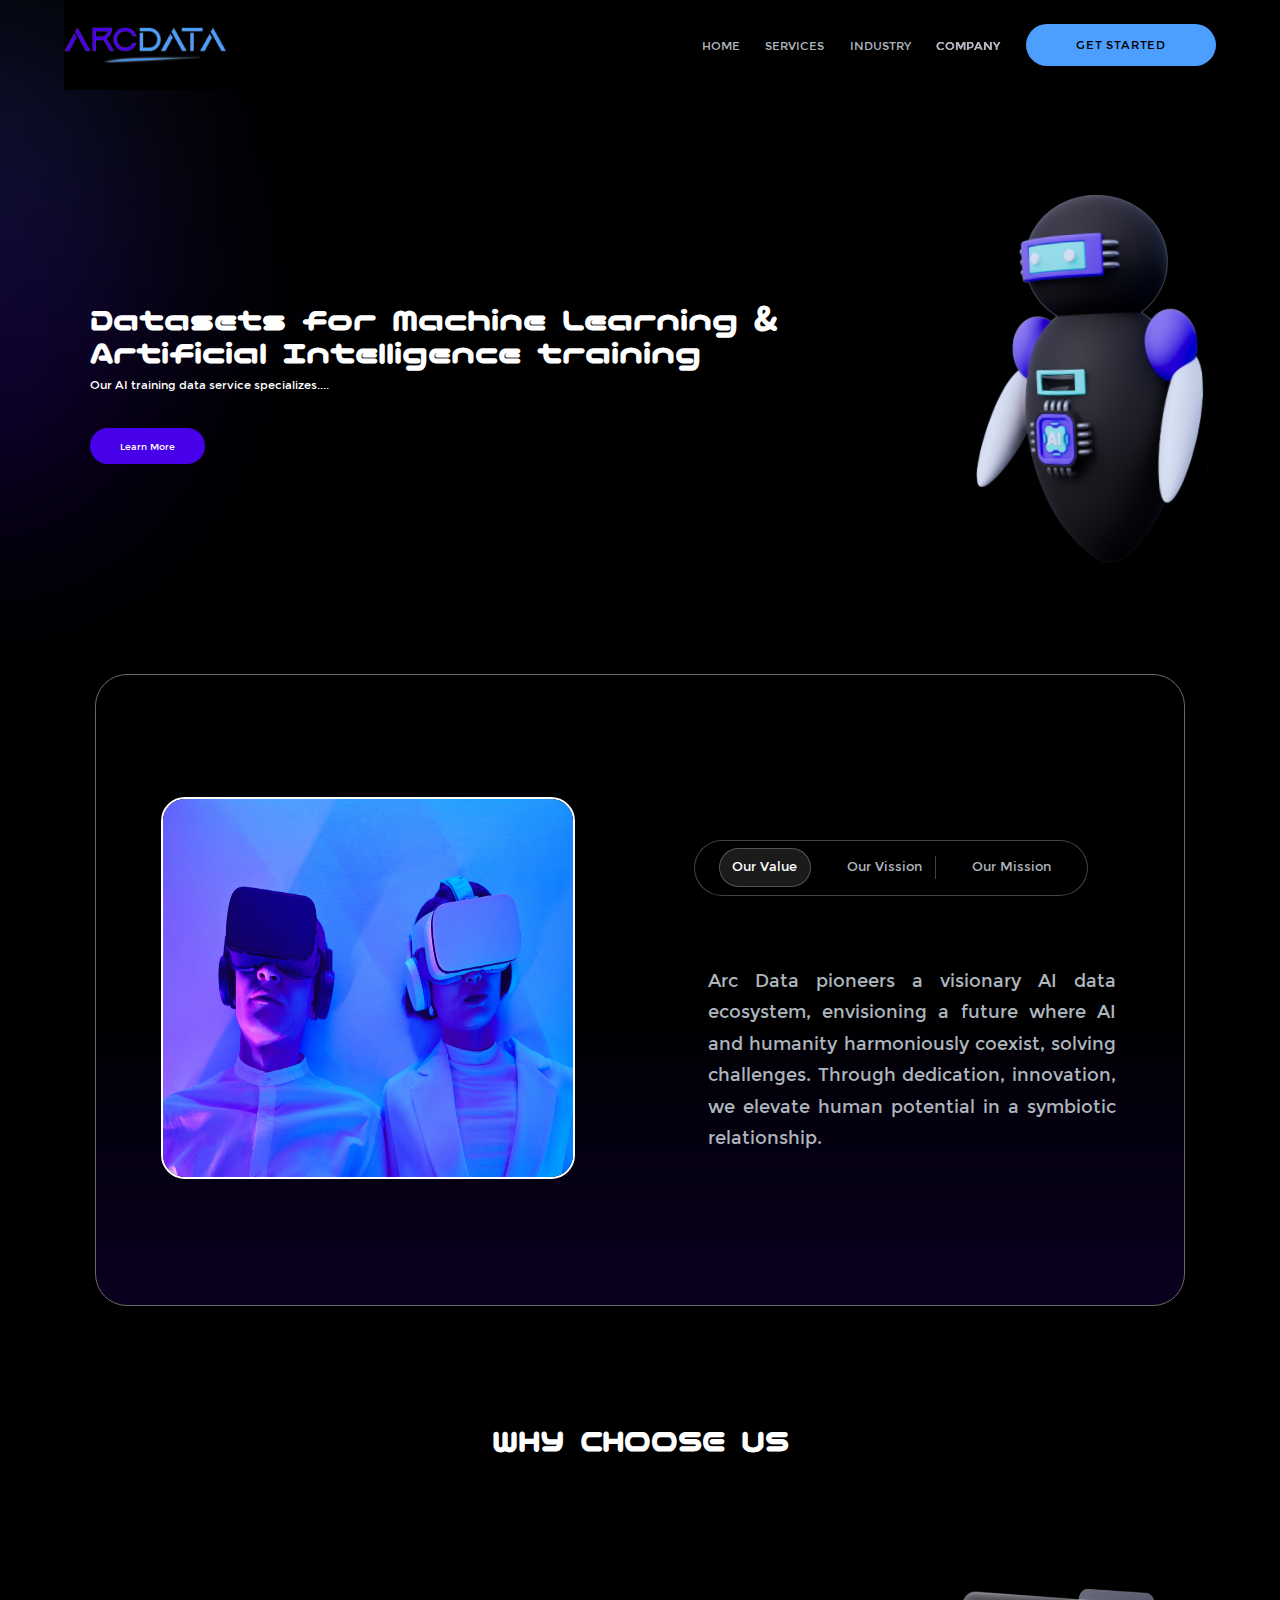
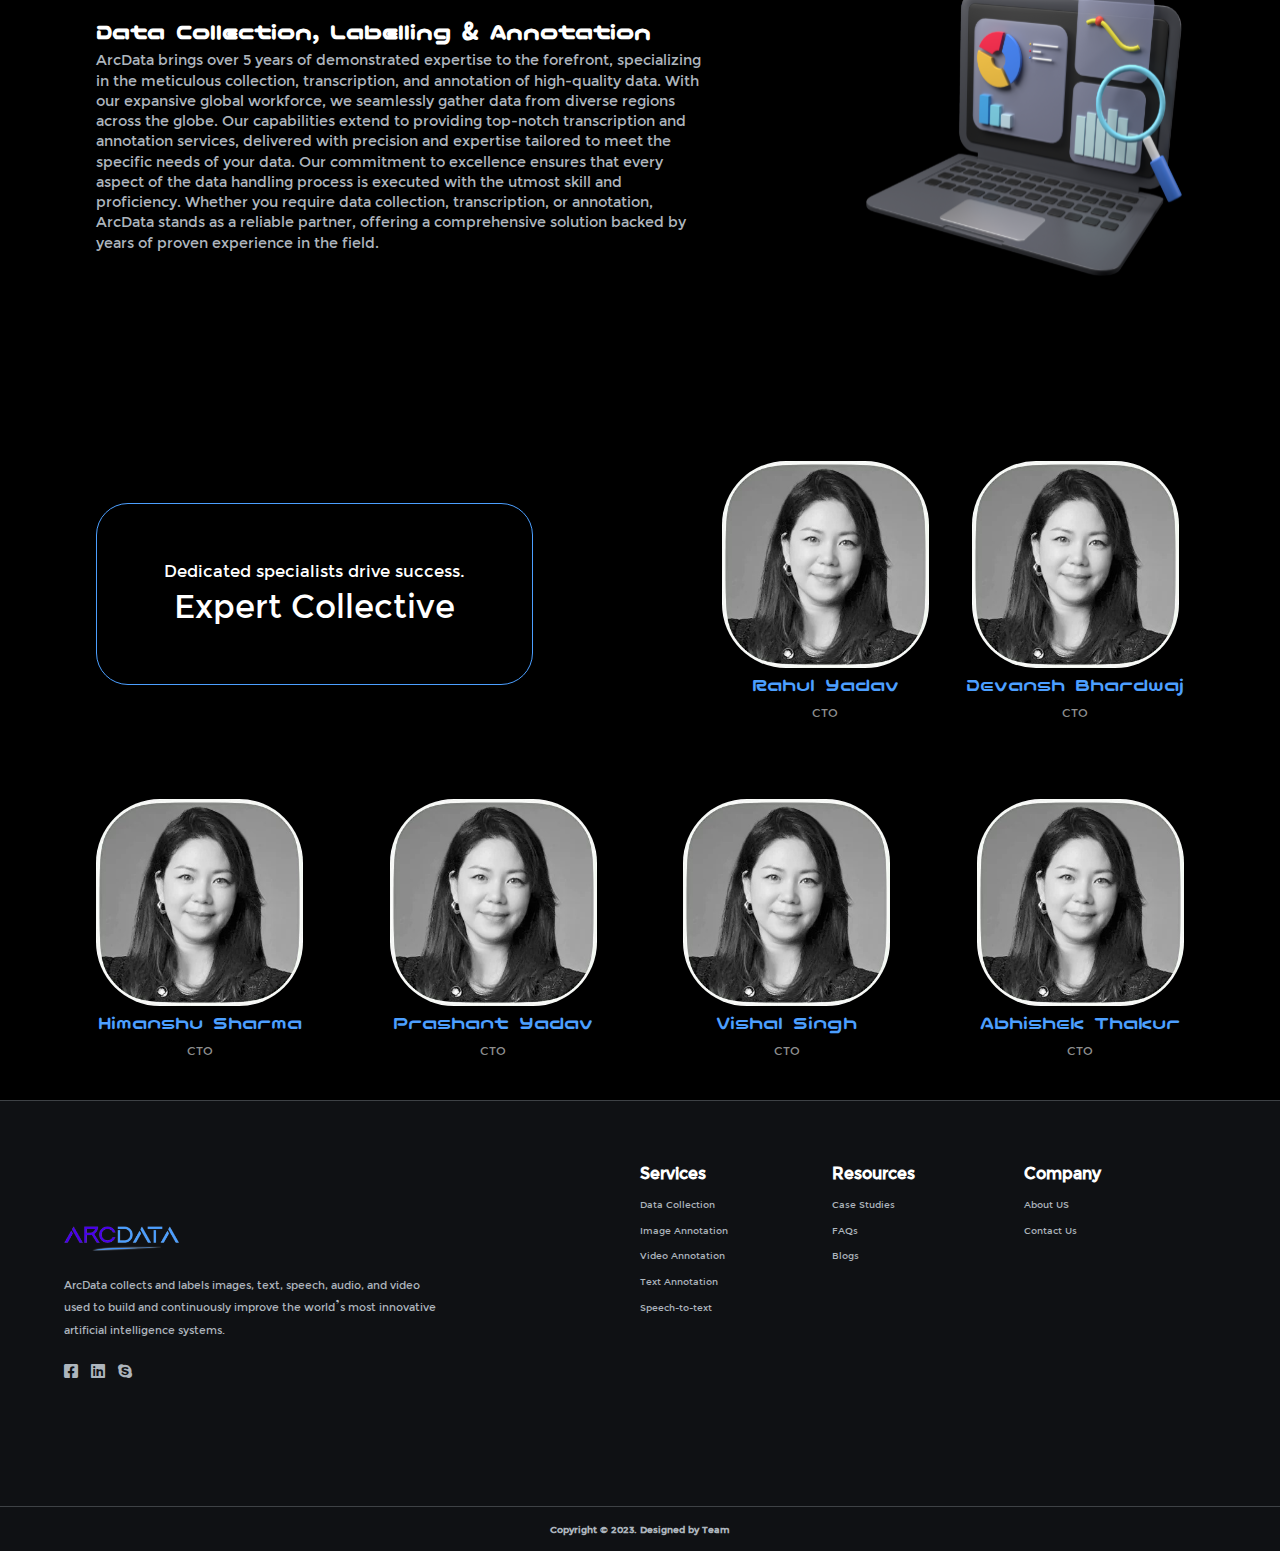
==== commit 9a3975e3: "aadded links ot footer" ====
--- a/company.html
+++ b/company.html
@@ -215,11 +215,11 @@
                     <div class="ftop2">
                         <div>
                             <h1>Services</h1>
-                            <a href="#">Data Collection</a>
-                            <a href="#">Image Annotation</a>
-                            <a href="#">Video Annotation</a>
-                            <a href="#">Text Annotation</a>
-                            <a href="#">Speech-to-text</a>
+                            <a href="./services.html">Data Collection</a>
+                            <a href="./services.html">Image Annotation</a>
+                            <a href="./services.html">Video Annotation</a>
+                            <a href="./services.html">Text Annotation</a>
+                            <a href="./services.html">Speech-to-text</a>
                             
                         </div>
                         <div>
@@ -230,9 +230,8 @@
                         </div>
                         <div>
                             <h1>Company</h1>
-                            <a href="#">About US</a>
-                            <a href="#">Contact Us</a>
-                            <a href="#">Career</a>
+                            <a href="./company.html">About US</a>
+                            <a href="./touch.html">Contact Us</a>
                         </div>
                     </div>
                 </div>
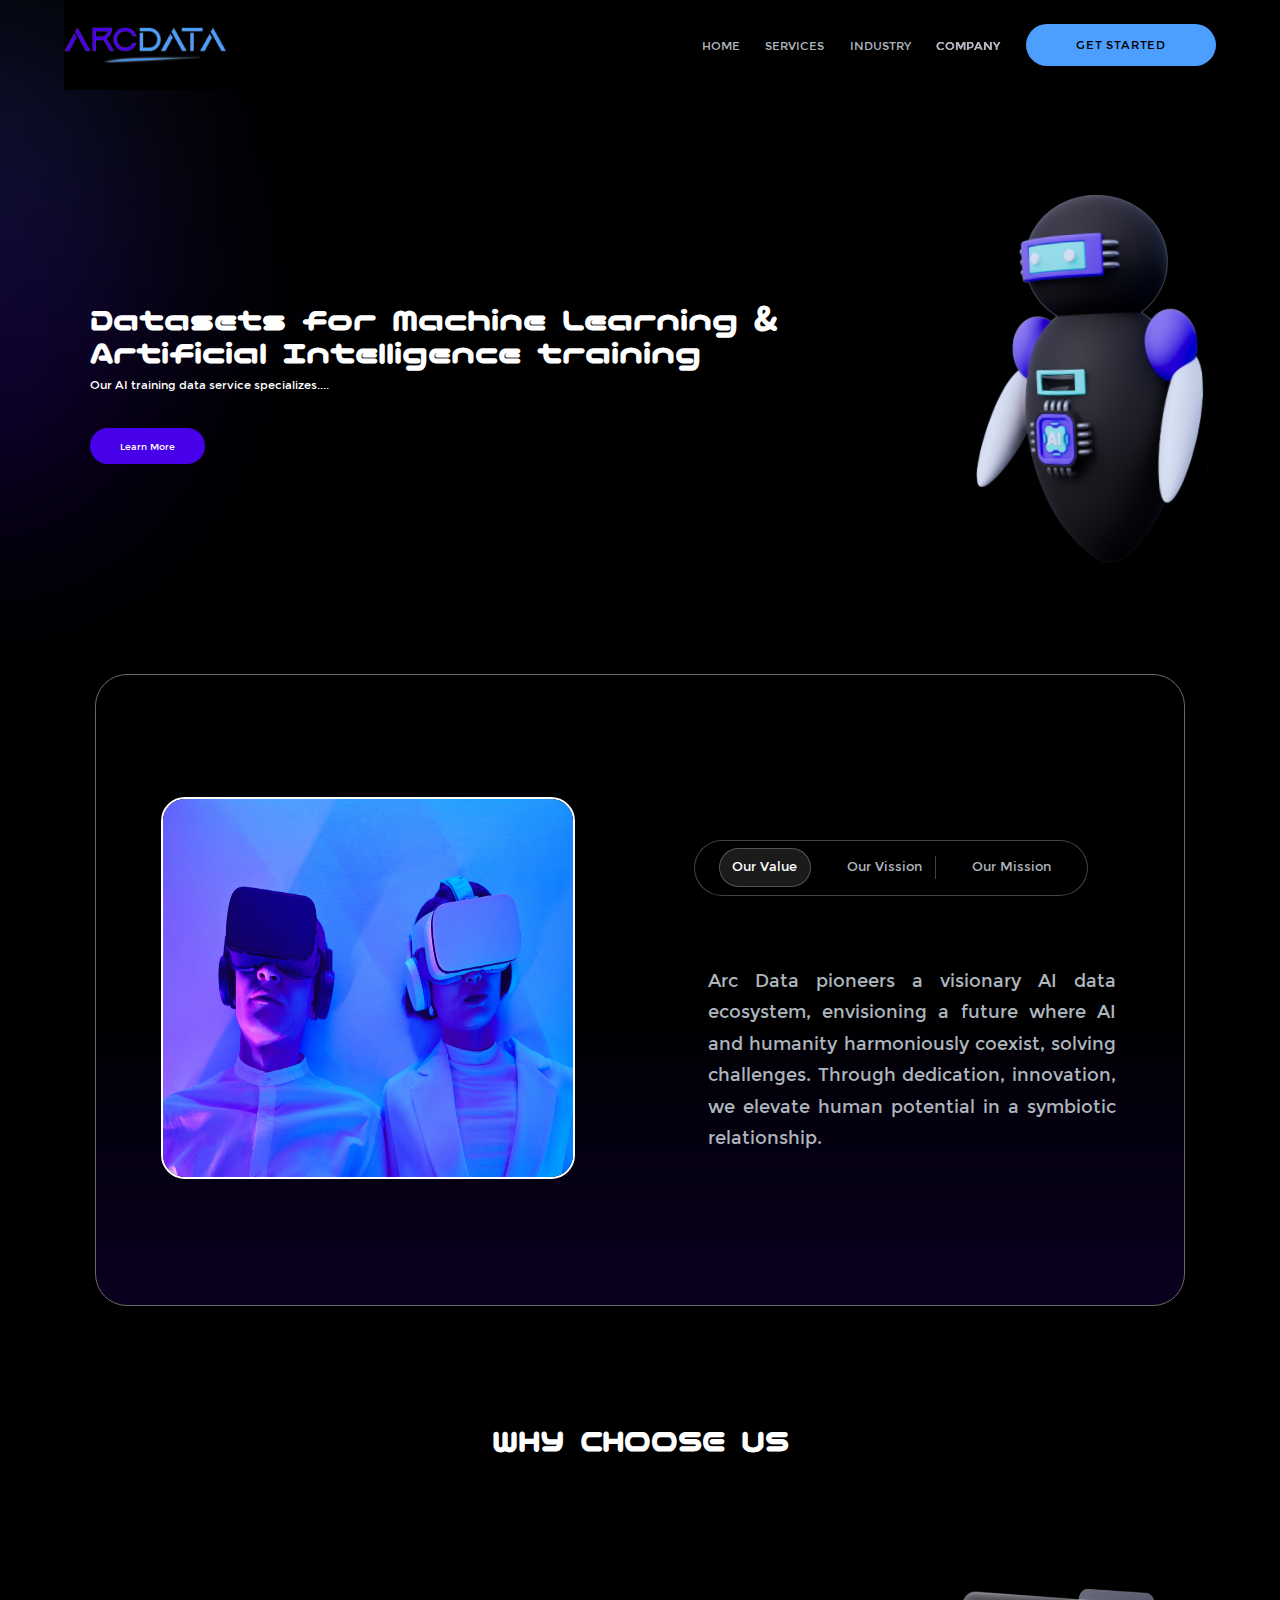
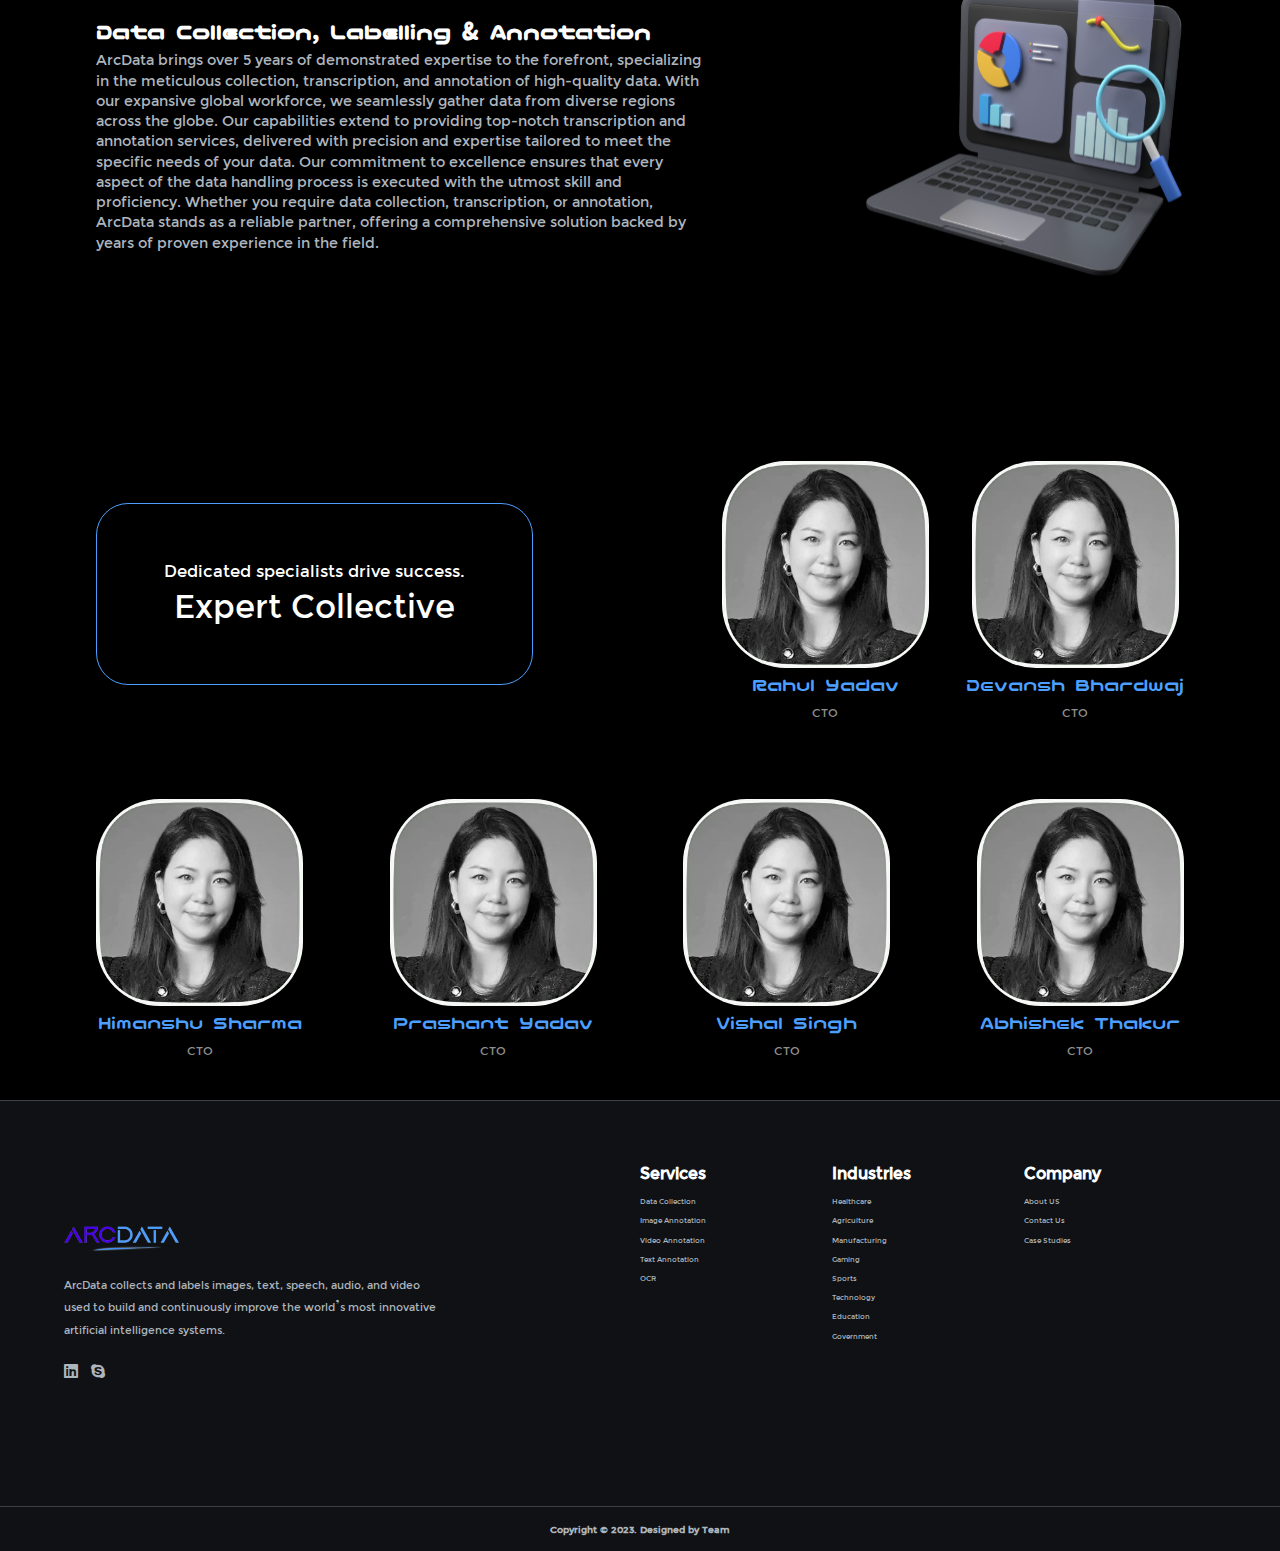
==== commit b8d0334e: "added more data" ====
--- a/company.html
+++ b/company.html
@@ -53,7 +53,7 @@
                             </div>
                         </div>
                     </div>
-                    <a href="#" class="btn4 btn4--svg js-animated-button">
+                    <a href="./assests/ArcData Technology.pdf" target="_blank" class="btn4 btn4--svg js-animated-button">
                         <span class="btn4--svg__label">GET STARTED</span>
                         <svg width="190" x="0px" y="0px" viewBox="0 0 60 60" enable-background="new 0 0 60 60" class="btn4--svg__circle">
                             <circle fill="#4C9FFF" cx="30" cy="30" r="28.7" class="js-discover-circle"></circle>
@@ -88,7 +88,7 @@
                 <div class="comp-12">
                     <h1>Datasets for Machine Learning & Artificial Intelligence training</h1>
                     <p>Our AI training data service specializes....</p>
-                    <button class="comp-learn">Learn More</button>
+                    <button class="comp-learn" onclick="window.open('./assests/ArcData Technology.pdf')">Learn More</button>
                 </div>
             </div>
             <div class="comp-2">
@@ -201,15 +201,12 @@
                         <img src="./assests/logo.png" alt="logo"><img>
                         <p>ArcData collects and labels images, text, speech, audio, and video used to build and continuously improve the world’s most innovative artificial intelligence systems.</p>
                         <div class="iconcont">
-                            <a href="#" class="social-button social-button--facebook" aria-label="Facebook">
-                                <i class="fab fa-facebook-square"></i>
-                            </a>
-                            <a href="#" class="social-button social-button--linkedin" aria-label="LinkedIn">
+                            <a href="https://www.linkedin.com/company/arc-data/" class="social-button social-button--linkedin" aria-label="LinkedIn">
                                 <i class="fa-brands fa-linkedin"></i>
-                            </a>
-                            <a href="#" class="social-button social-button--skype" aria-label="Skype">
+                              </a>
+                              <a href="https://join.skype.com/invite/geIXVYkKsaZF" class="social-button social-button--skype" aria-label="Skype">
                                 <i class="fab fa-skype"></i>
-                            </a>
+                              </a>
                         </div>
                     </div>
                     <div class="ftop2">
@@ -219,19 +216,26 @@
                             <a href="./services.html">Image Annotation</a>
                             <a href="./services.html">Video Annotation</a>
                             <a href="./services.html">Text Annotation</a>
-                            <a href="./services.html">Speech-to-text</a>
+                            <a href="./services.html">OCR</a>
                             
                         </div>
                         <div>
-                            <h1>Resources</h1>
-                            <a href="#">Case Studies</a>
-                            <a href="#">FAQs</a>
-                            <a href="#">Blogs</a>
+                            <h1>Industries</h1>
+                            <a href="./industries.html">Healthcare</a>
+                            <a href="./industries.html">Agriculture</a>
+                            <a href="./industries.html">Manufacturing</a>
+                            <a  href="./industries.html">Gaming</a>
+                            <a  href="./industries.html">Sports</a>
+                            <a  href="./industries.html">Technology</a>
+                            <a  href="./industries.html">Education</a>
+                            <a  href="./industries.html">Government</a>
+                            
                         </div>
                         <div>
                             <h1>Company</h1>
                             <a href="./company.html">About US</a>
                             <a href="./touch.html">Contact Us</a>
+                            <a href="https://drive.google.com/file/d/1_g7pp8NDvoIWmiGzx338gs8knmtNDFu0/view?usp=sharing">Case Studies</a>
                         </div>
                     </div>
                 </div>
--- a/ipad-landscape-company.css
+++ b/ipad-landscape-company.css
@@ -788,13 +788,13 @@
         font-size: 2vmax;
         line-height: 3.5vmax;
     }
-    .ftop2 div a{
+    .ftop2 div a {
         text-decoration: none;
         color: #adb5bd;
         font-family: nats;
         transition: 0.3s linear;
-        font-size: 1.5vmax;
-        line-height: 2vmax;
+        font-size: 1vmax;
+        line-height: 1.25vmax;
     }
     .ftop2 div a:hover{
         color: #FFFFFF;
--- a/company-style.css
+++ b/company-style.css
@@ -777,8 +777,8 @@
         color: #adb5bd;
         font-family: nats;
         transition: 0.3s linear;
-        font-size: 1vmax;
-        line-height: 2vmax;
+        font-size: 0.75vmax;
+        line-height: 1.5vmax;
     }
     .ftop2 div a:hover{
         color: #FFFFFF;
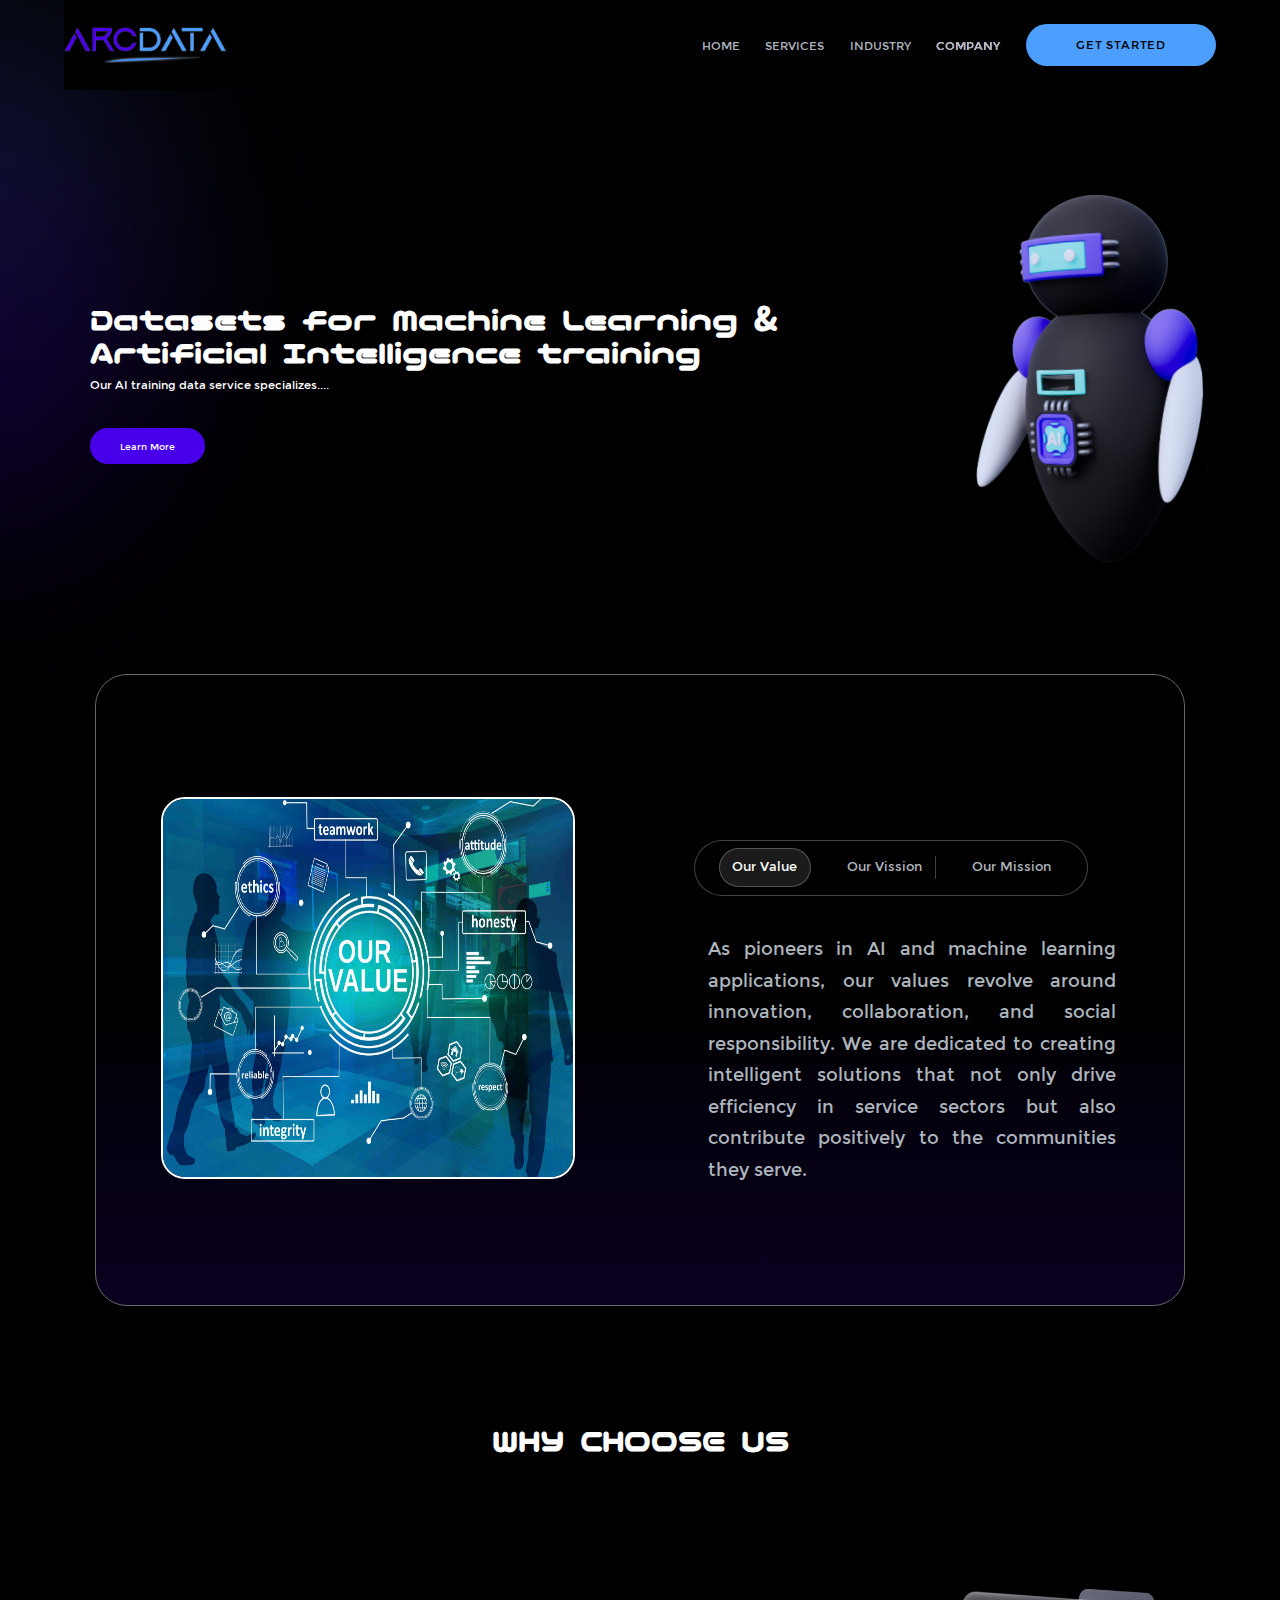
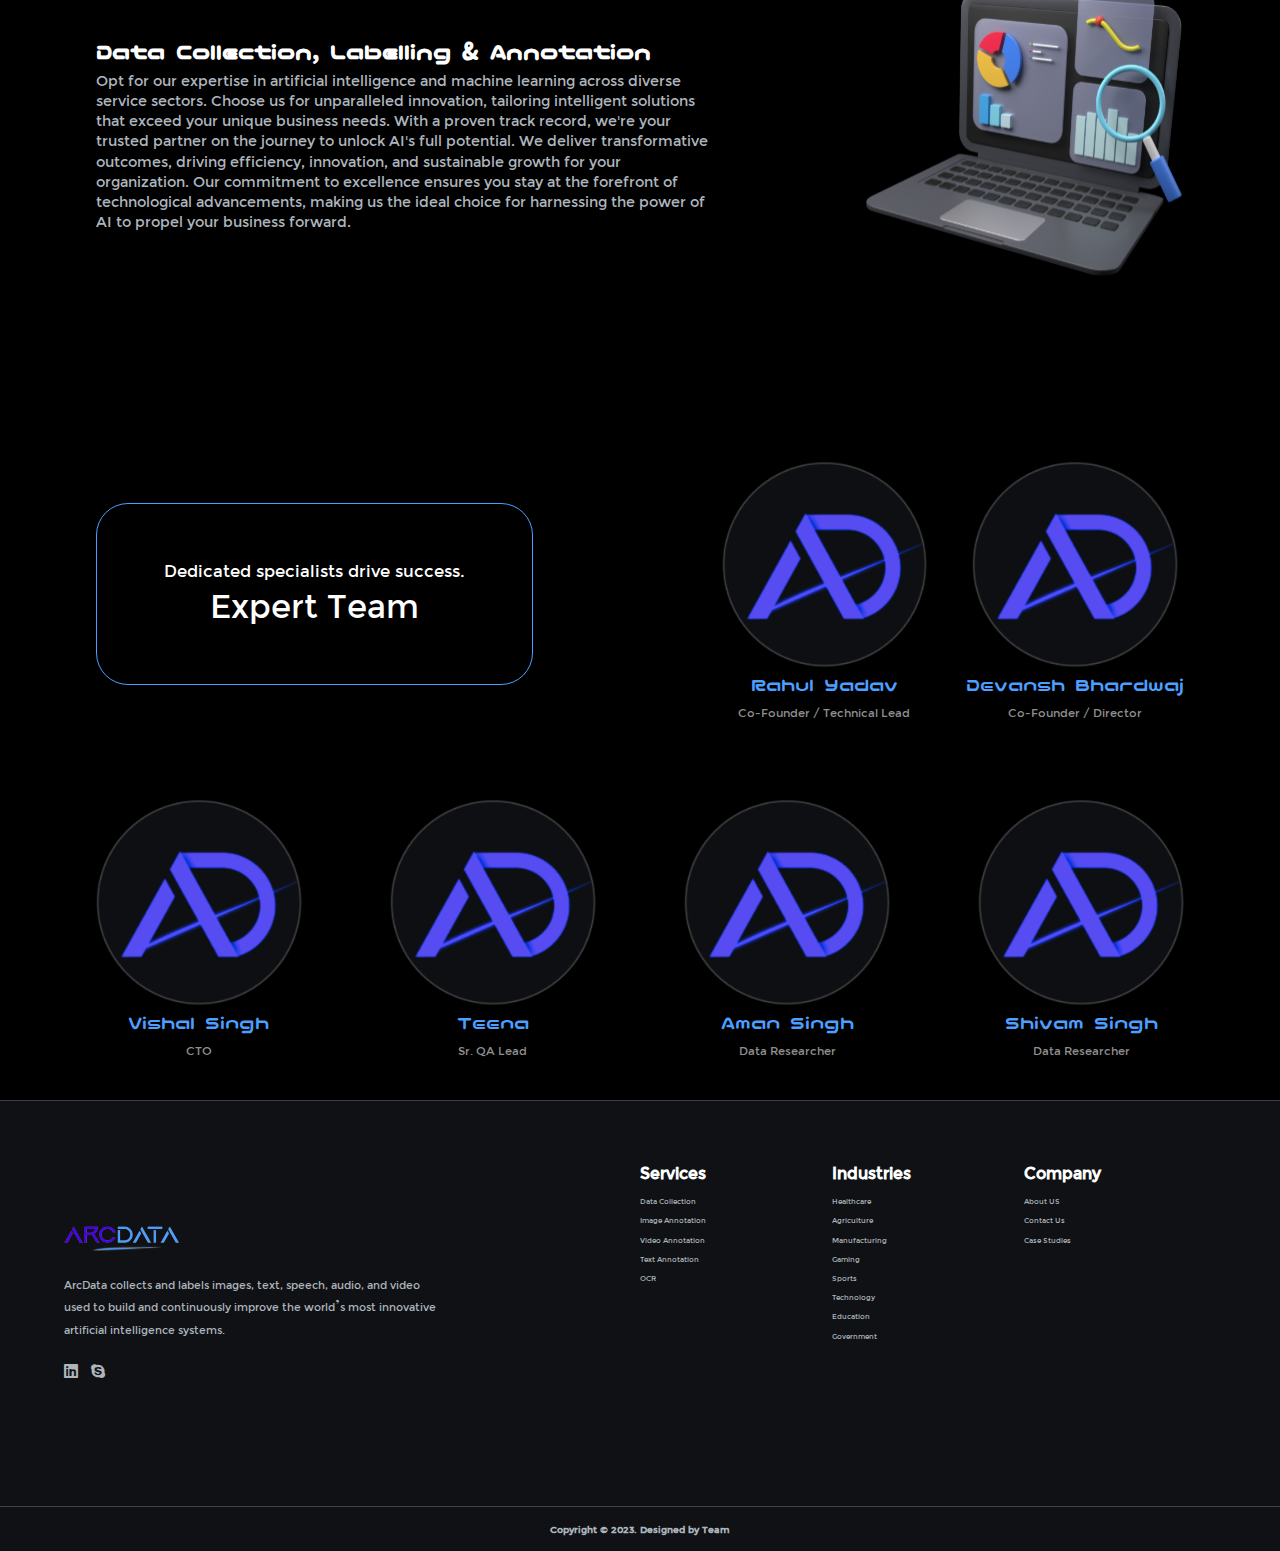
==== commit 854a2160: "added more data" ====
--- a/company.html
+++ b/company.html
@@ -99,7 +99,7 @@
             <div class="comp-cont-1">
                 <div class="sub-comp">
                     <div class="img">
-                        <img class="img-1" src="./assests/vis.jpg" alt="">
+                        <img class="img-1" src="./assests/i/Group 76-compressed.jpg" alt="">
                     </div>
                 </div>
                 <div class="sub1-comp">
@@ -112,10 +112,7 @@
                     </div>
                     <div class="sub1-2">
                         <div class="sub1-3">
-                            <p>Arc Data pioneers a visionary AI data ecosystem, envisioning a future where AI and humanity
-                                harmoniously coexist, solving challenges. Through dedication, innovation, we elevate human
-                                potential in a symbiotic relationship.
-                            </p>
+                            <p>As pioneers in AI and machine learning applications, our values revolve around innovation, collaboration, and social responsibility. We are dedicated to creating intelligent solutions that not only drive efficiency in service sectors but also contribute positively to the communities they serve.</p>
                         </div>
                     </div>
                 </div>
@@ -129,16 +126,7 @@
                 <div class="why-main">
                     <div class="why-1">
                         <h1 class="head-2">Data Collection, Labelling & Annotation</h1>
-                        <p class="pa">ArcData brings over 5 years of demonstrated expertise to the forefront, specializing
-                            in the meticulous collection, transcription, and annotation of high-quality data. With our
-                            expansive global workforce, we seamlessly gather data from diverse regions across the globe. Our
-                            capabilities extend to providing top-notch transcription and annotation services, delivered with
-                            precision and expertise tailored to meet the specific needs of your data. Our commitment to
-                            excellence ensures that every aspect of the data handling process is executed with the utmost
-                            skill and proficiency. Whether you require data collection, transcription, or annotation,
-                            ArcData stands as a reliable partner, offering a comprehensive solution backed by years of
-                            proven experience in the field.
-                        </p>
+                        <p class="pa">Opt for our expertise in artificial intelligence and machine learning across diverse service sectors. Choose us for unparalleled innovation, tailoring intelligent solutions that exceed your unique business needs. With a proven track record, we're your trusted partner on the journey to unlock AI's full potential. We deliver transformative outcomes, driving efficiency, innovation, and sustainable growth for your organization. Our commitment to excellence ensures you stay at the forefront of technological advancements, making us the ideal choice for harnessing the power of AI to propel your business forward.</p>
                     </div>
                 </div>
                 <div class="why-2">
@@ -154,40 +142,41 @@
                     <div class="team1-1-1">
                         <div class="teamp">
                             <p>Dedicated specialists drive success.</p>
-                            <h1>Expert Collective</h1>
+                            <h1>Expert Team</h1>
                         </div>
                     </div>
                 </div>
                 <div class="m-main">
                     <div class="mmainxs">
-                    <div class="m1"><img src="./assests/a1.jpg" alt="">
+                    <div class="m1"><img src="./assests/favicon.png" alt="">
                         <h1>Rahul Yadav</h1>
-                        <p>CTO</p>
-                    </div>
-                    <div class="m1"><img src="./assests/a1.jpg" alt="">
+                        <p>Co-Founder / Technical Lead</p>
+                    </div>
+                    <div class="m1"><img src="./assests/favicon.png" alt="">
                         <h1>Devansh Bhardwaj</h1>
-                        <p>CTO</p>
+                        <p>Co-Founder / Director</p>
                     </div>
                     </div>
                 </div>
             </div>
             <div class="team2">
                 <div class="m-main-1">
-                    <div class="m2"><img src="./assests/a1.jpg" alt="">
-                        <h1>Himanshu Sharma</h1>
-                        <p>CTO</p>
-                    </div>
-                    <div class="m2"><img src="./assests/a1.jpg" alt="">
-                        <h1>Prashant Yadav</h1>
-                        <p>CTO</p>
-                    </div>
-                    <div class="m2"><img src="./assests/a1.jpg" alt="">
+                    <div class="m2"><img src="./assests/favicon.png" alt="">
                         <h1>Vishal Singh</h1>
                         <p>CTO</p>
                     </div>
-                    <div class="m2"><img src="./assests/a1.jpg" alt="">
-                        <h1>Abhishek Thakur</h1>
-                        <p>CTO</p>
+                    <div class="m2"><img src="./assests/favicon.png" alt="">
+                        <h1>Teena</h1>
+                        <p>Sr. QA Lead</p>
+                    </div>
+                    <div class="m2"><img src="./assests/favicon.png" alt="">
+                        <h1>Aman Singh</h1>
+                        <p>Data Researcher</p>
+                    </div>
+                    
+                    <div class="m2"><img src="./assests/favicon.png" alt="">
+                        <h1>Shivam Singh</h1>
+                        <p>Data Researcher</p>
                     </div>
                     
                 </div>
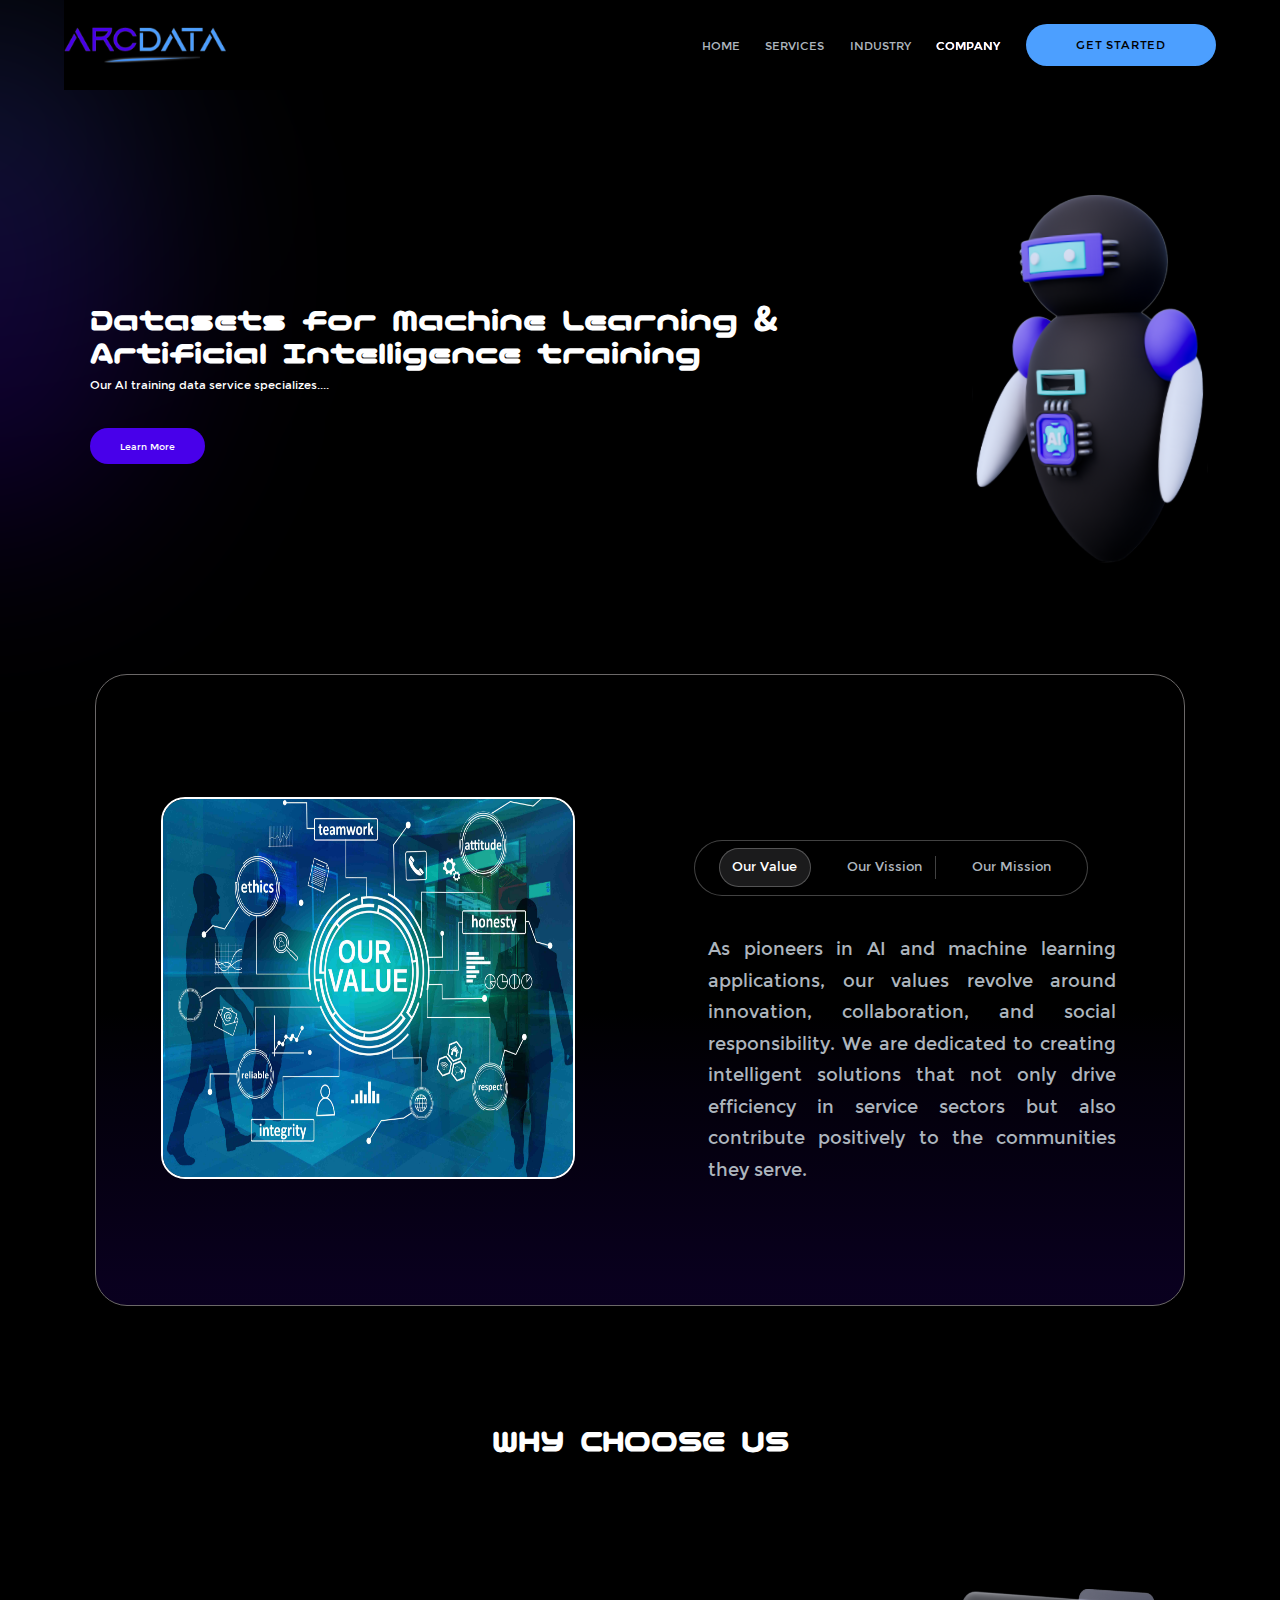
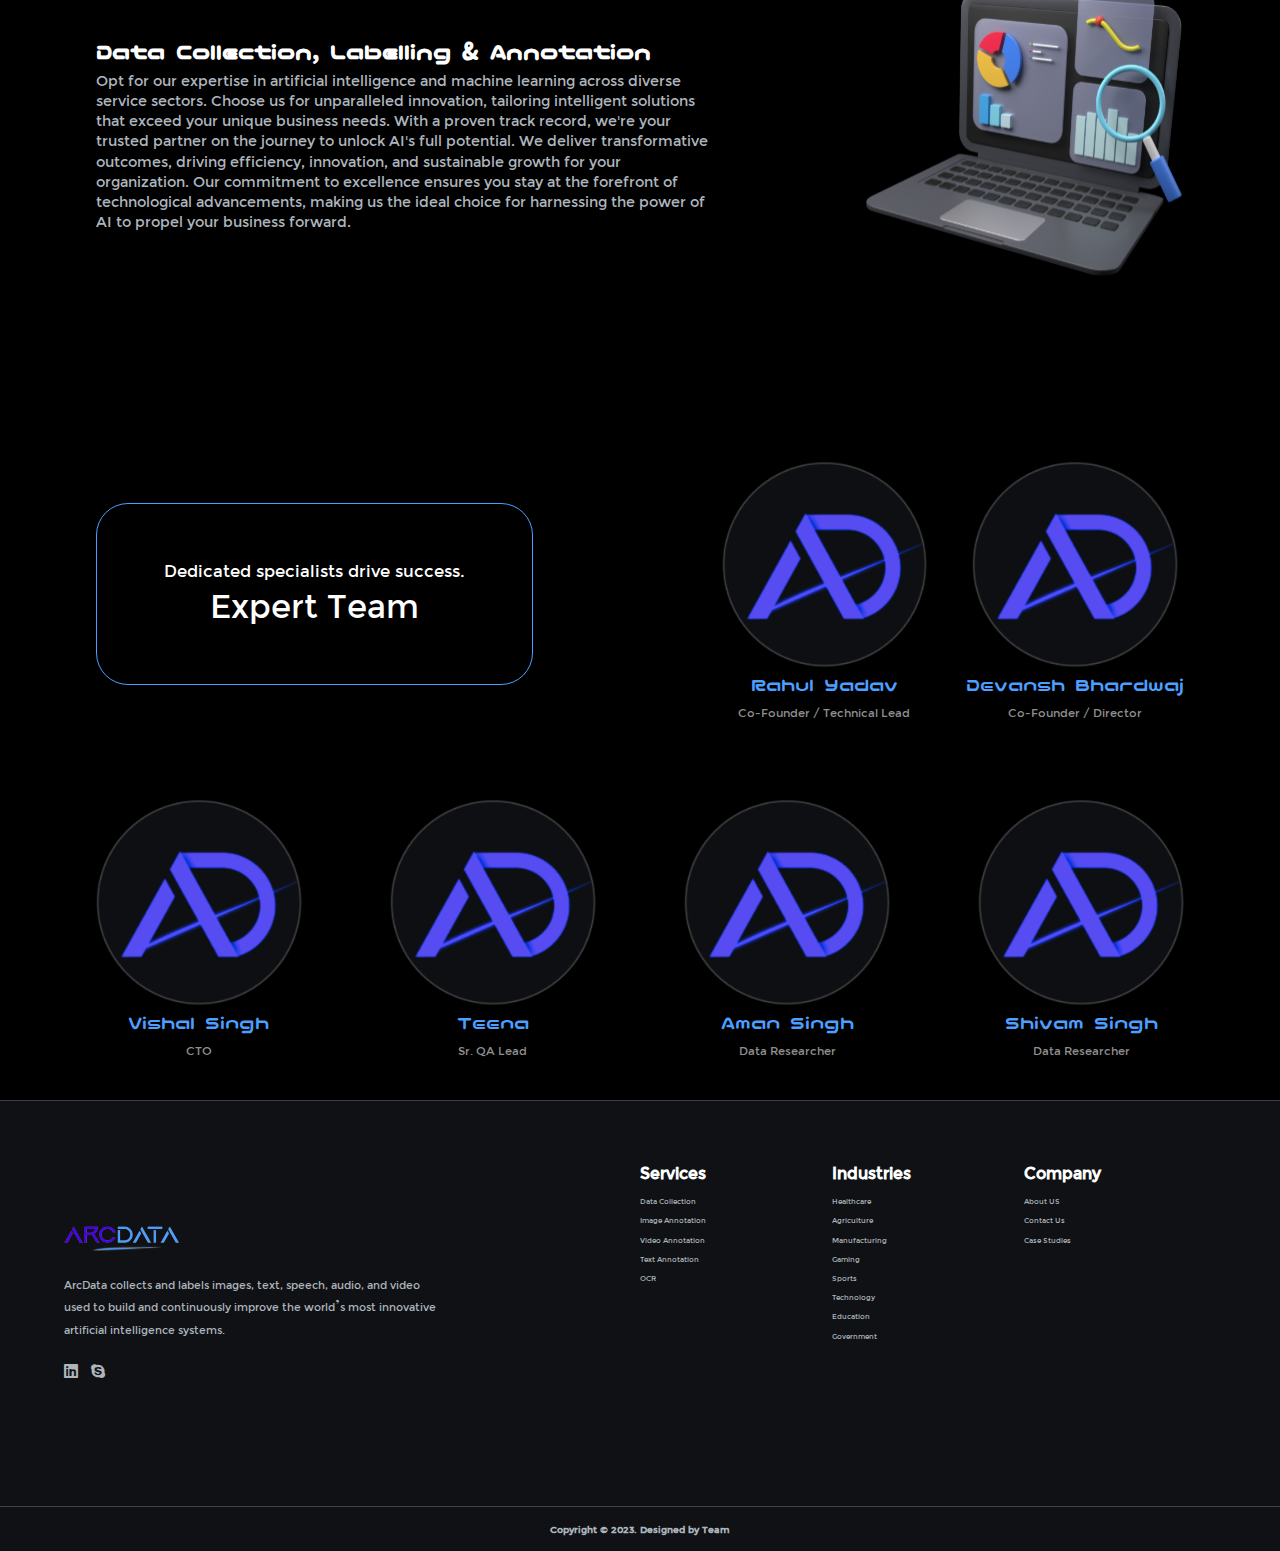
==== commit b38cd4bc: "my first commit" ====
--- a/company.html
+++ b/company.html
@@ -26,13 +26,13 @@
     <section class="hidden">
         <div class="navbar">
             <div class="navnav">
-                <img src="./assests/logo.png" alt="logo">
+                <img src="./assests/logo.png" alt="logo" onclick="window.open('./index.html')">
                 <div class="navlinks">
                     <a class="undies" href="./index.html">HOME</a>
                     <a class="undies" href="./services.html">SERVICES</a>
                     <a class="undies" href="./industries.html">INDUSTRY</a>
                     <div class="dropdown"> 
-                        <button class="undies">COMPANY</button>
+                        <button class="undies undies-active">COMPANY</button>
                         <div class="dropdown-content">
                             
                             <div>
@@ -224,7 +224,7 @@
                             <h1>Company</h1>
                             <a href="./company.html">About US</a>
                             <a href="./touch.html">Contact Us</a>
-                            <a href="https://drive.google.com/file/d/1_g7pp8NDvoIWmiGzx338gs8knmtNDFu0/view?usp=sharing">Case Studies</a>
+                            <a href="./assests/Case Study.mp4">Case Studies</a>
                         </div>
                     </div>
                 </div>
--- a/company-style.css
+++ b/company-style.css
@@ -125,6 +125,11 @@
     }
     .undies:hover{
         color: #FFFFFF;
+        background-position: left;
+        background-size: 100% 100%;
+    }
+    .undies-active{
+        color: #FFFFFF !important;
         background-position: left;
         background-size: 100% 100%;
     }
